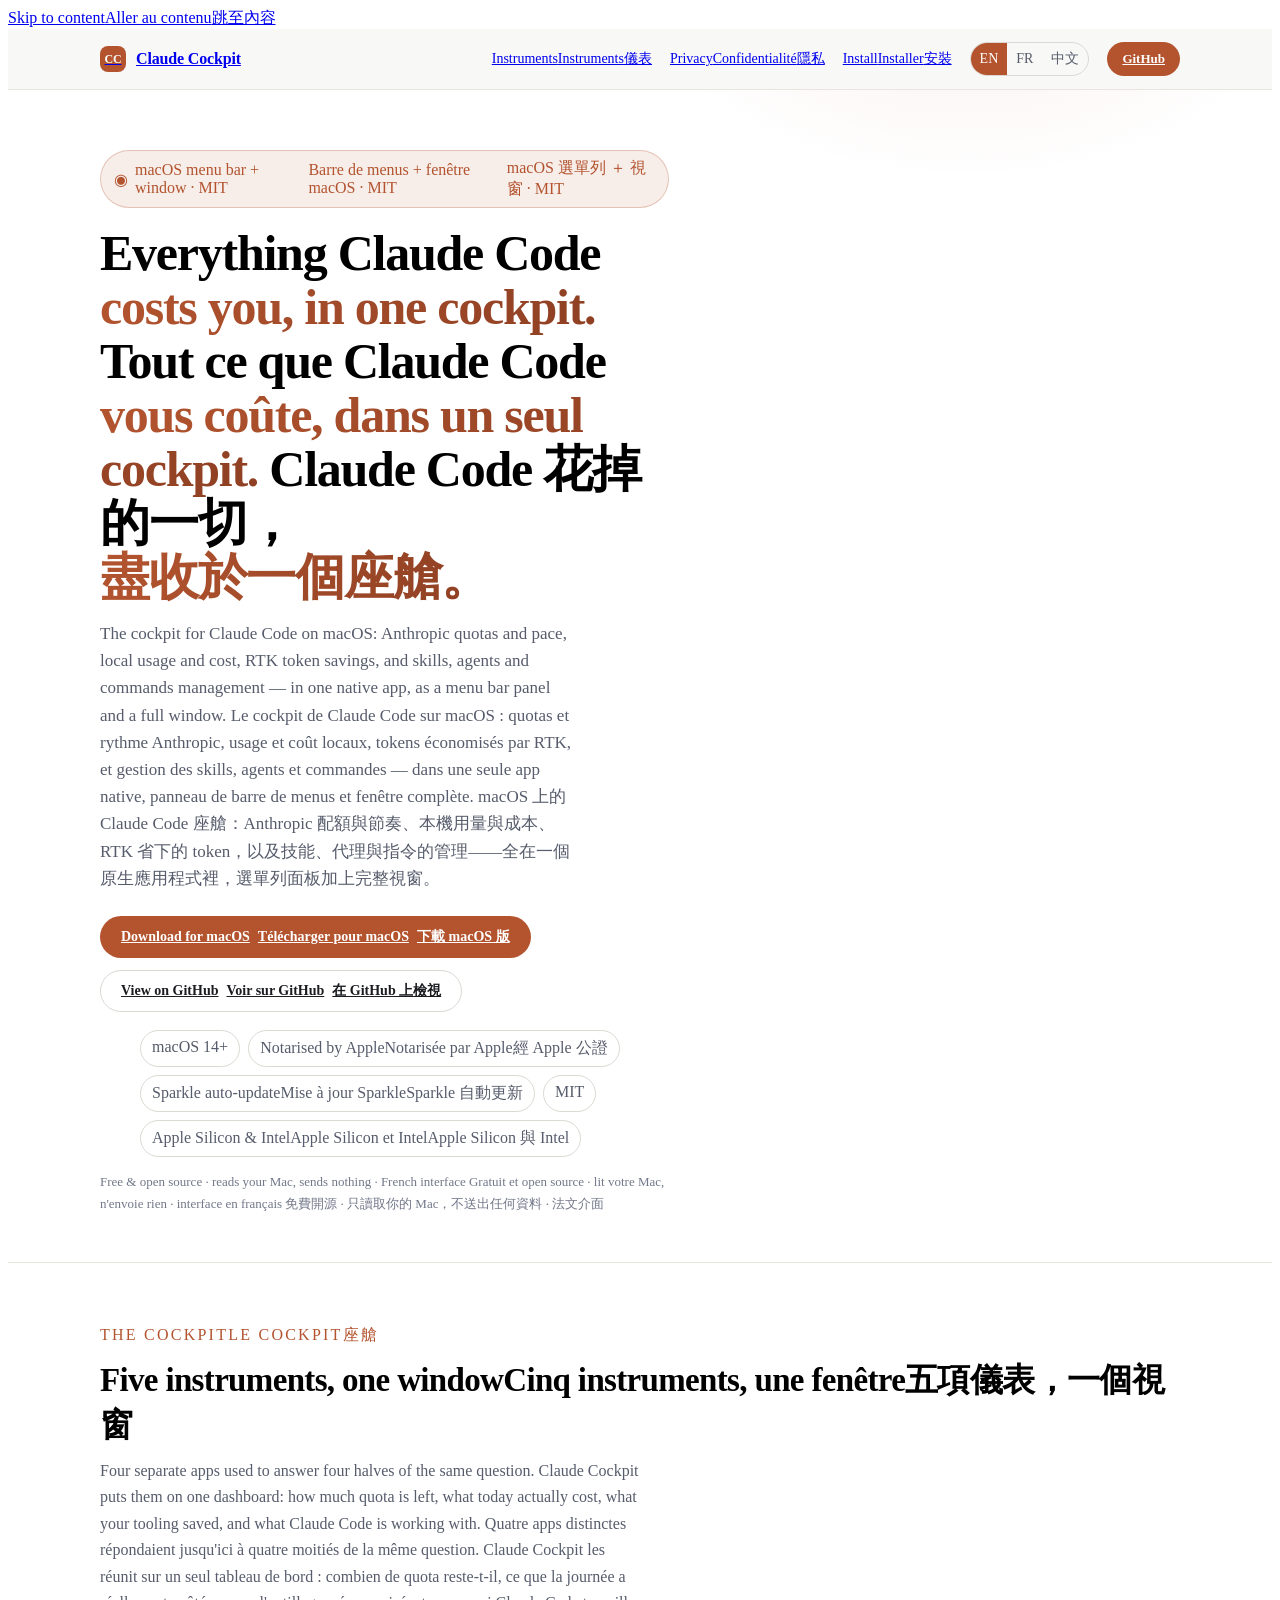
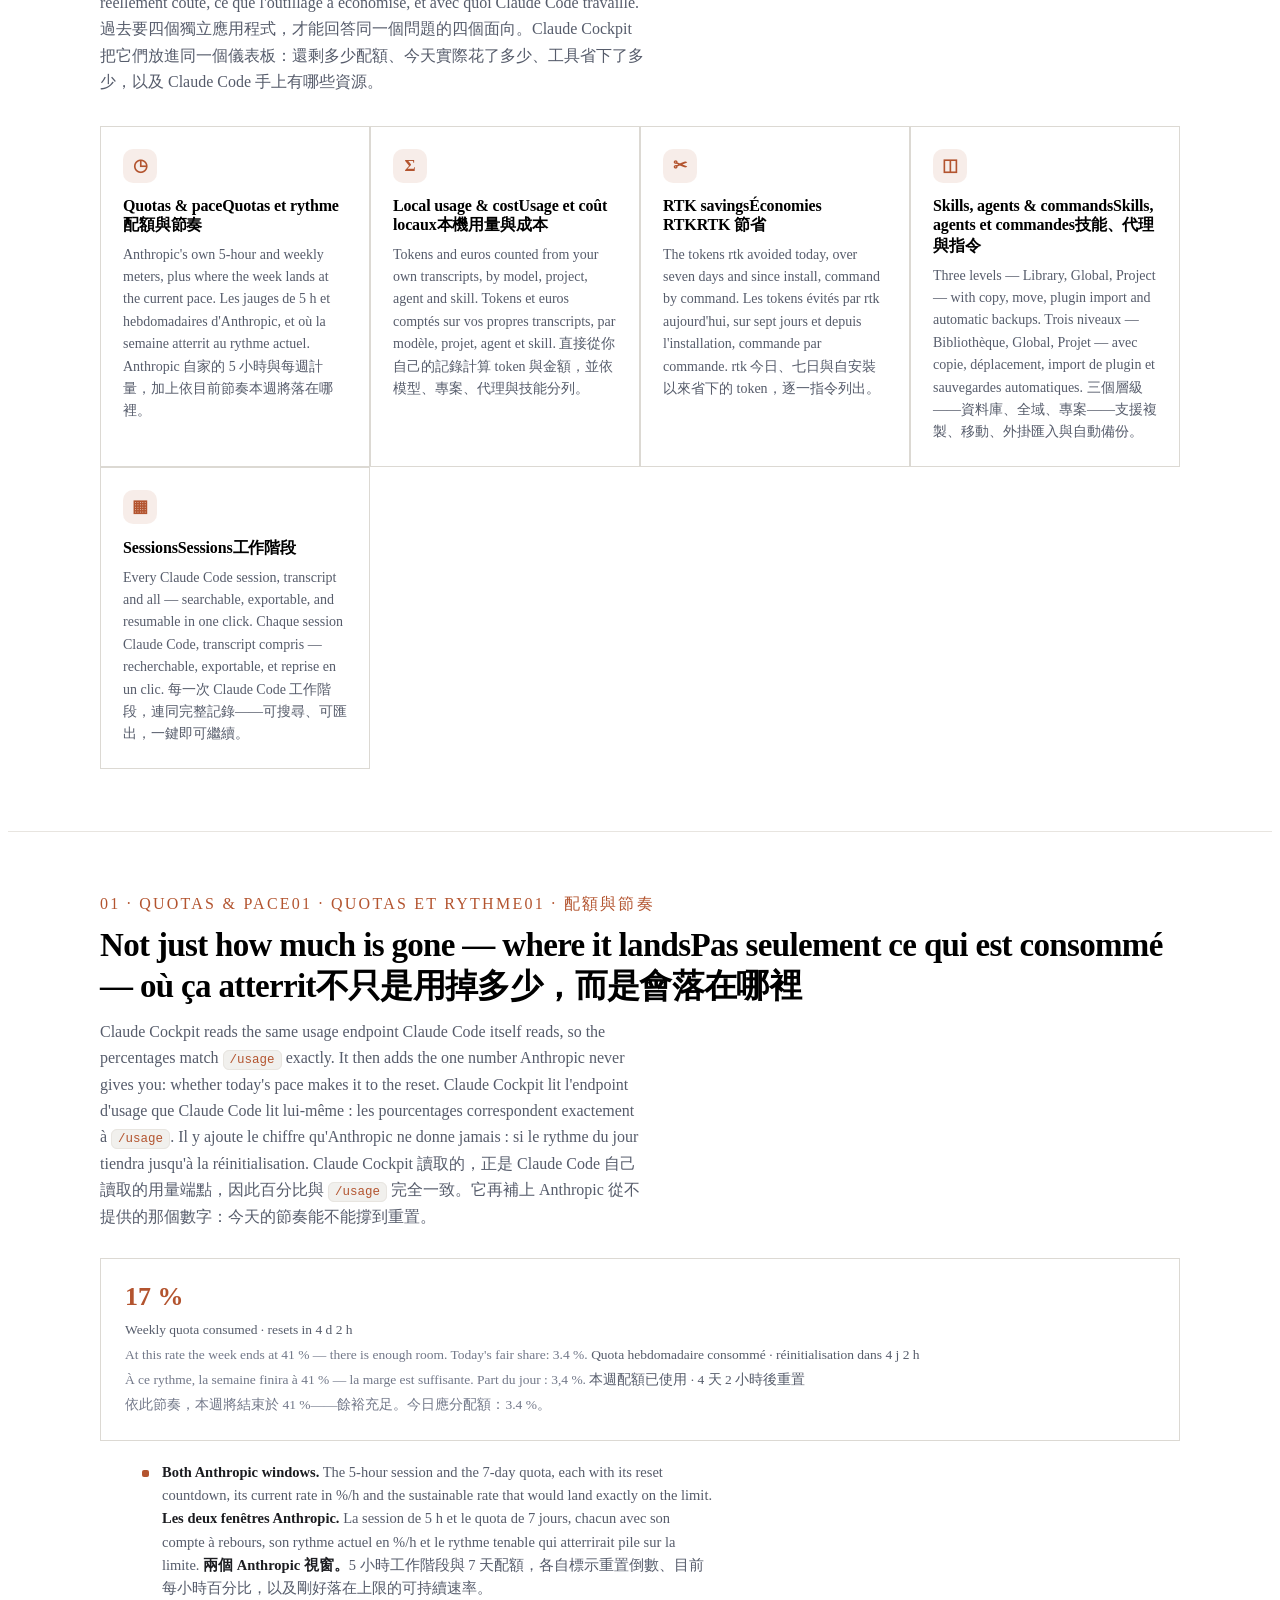
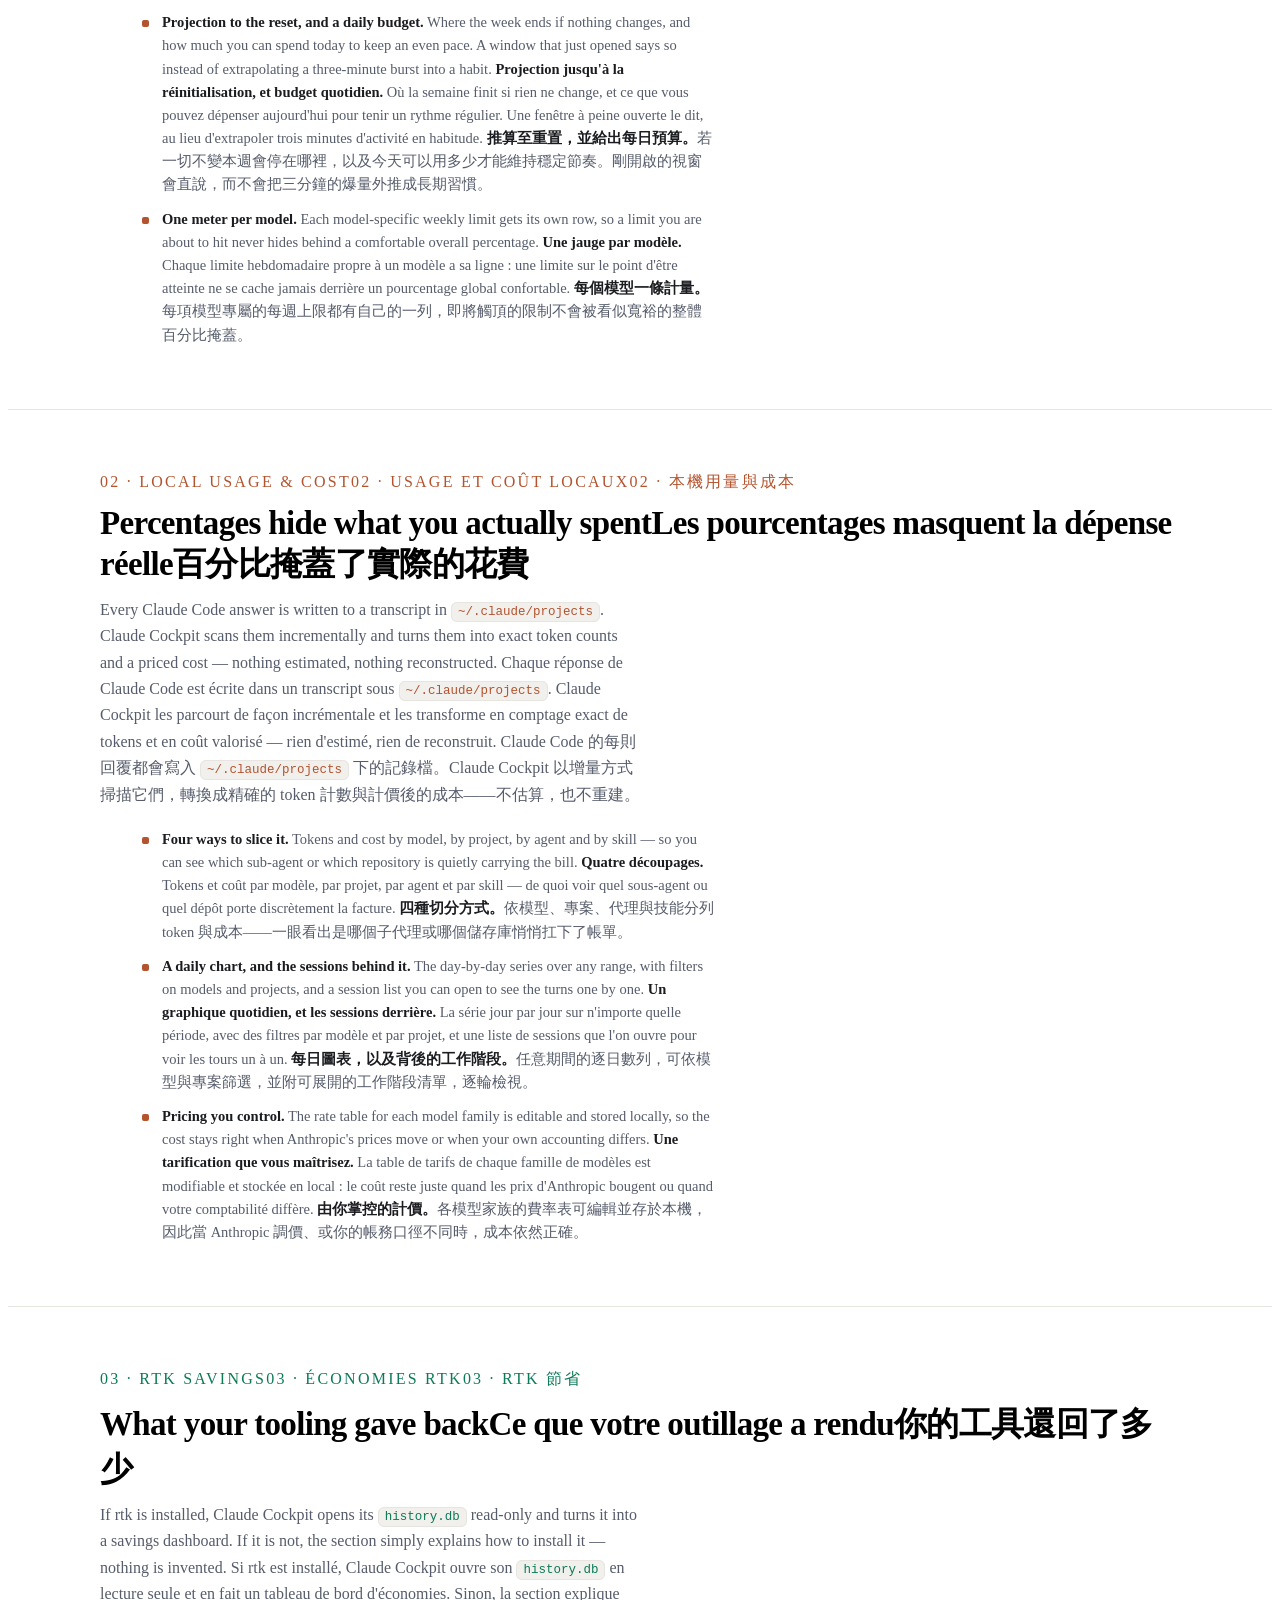
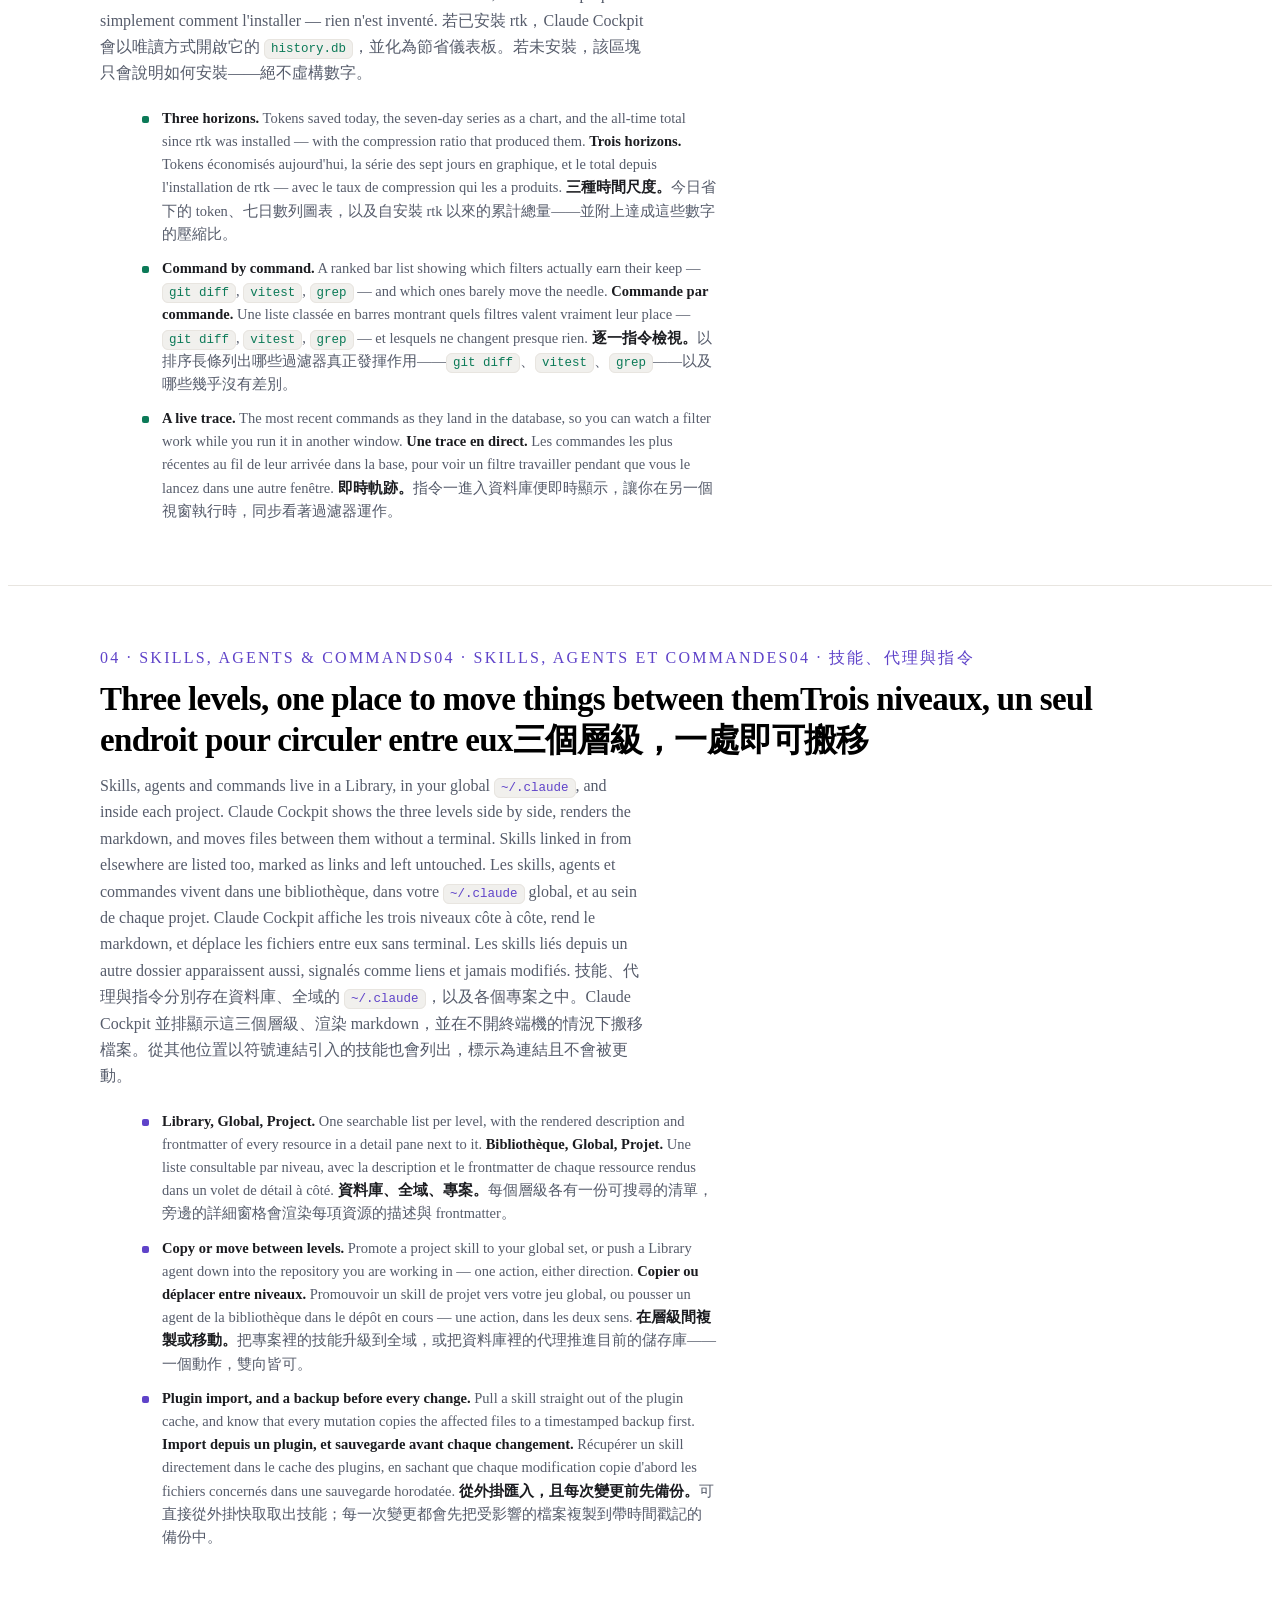
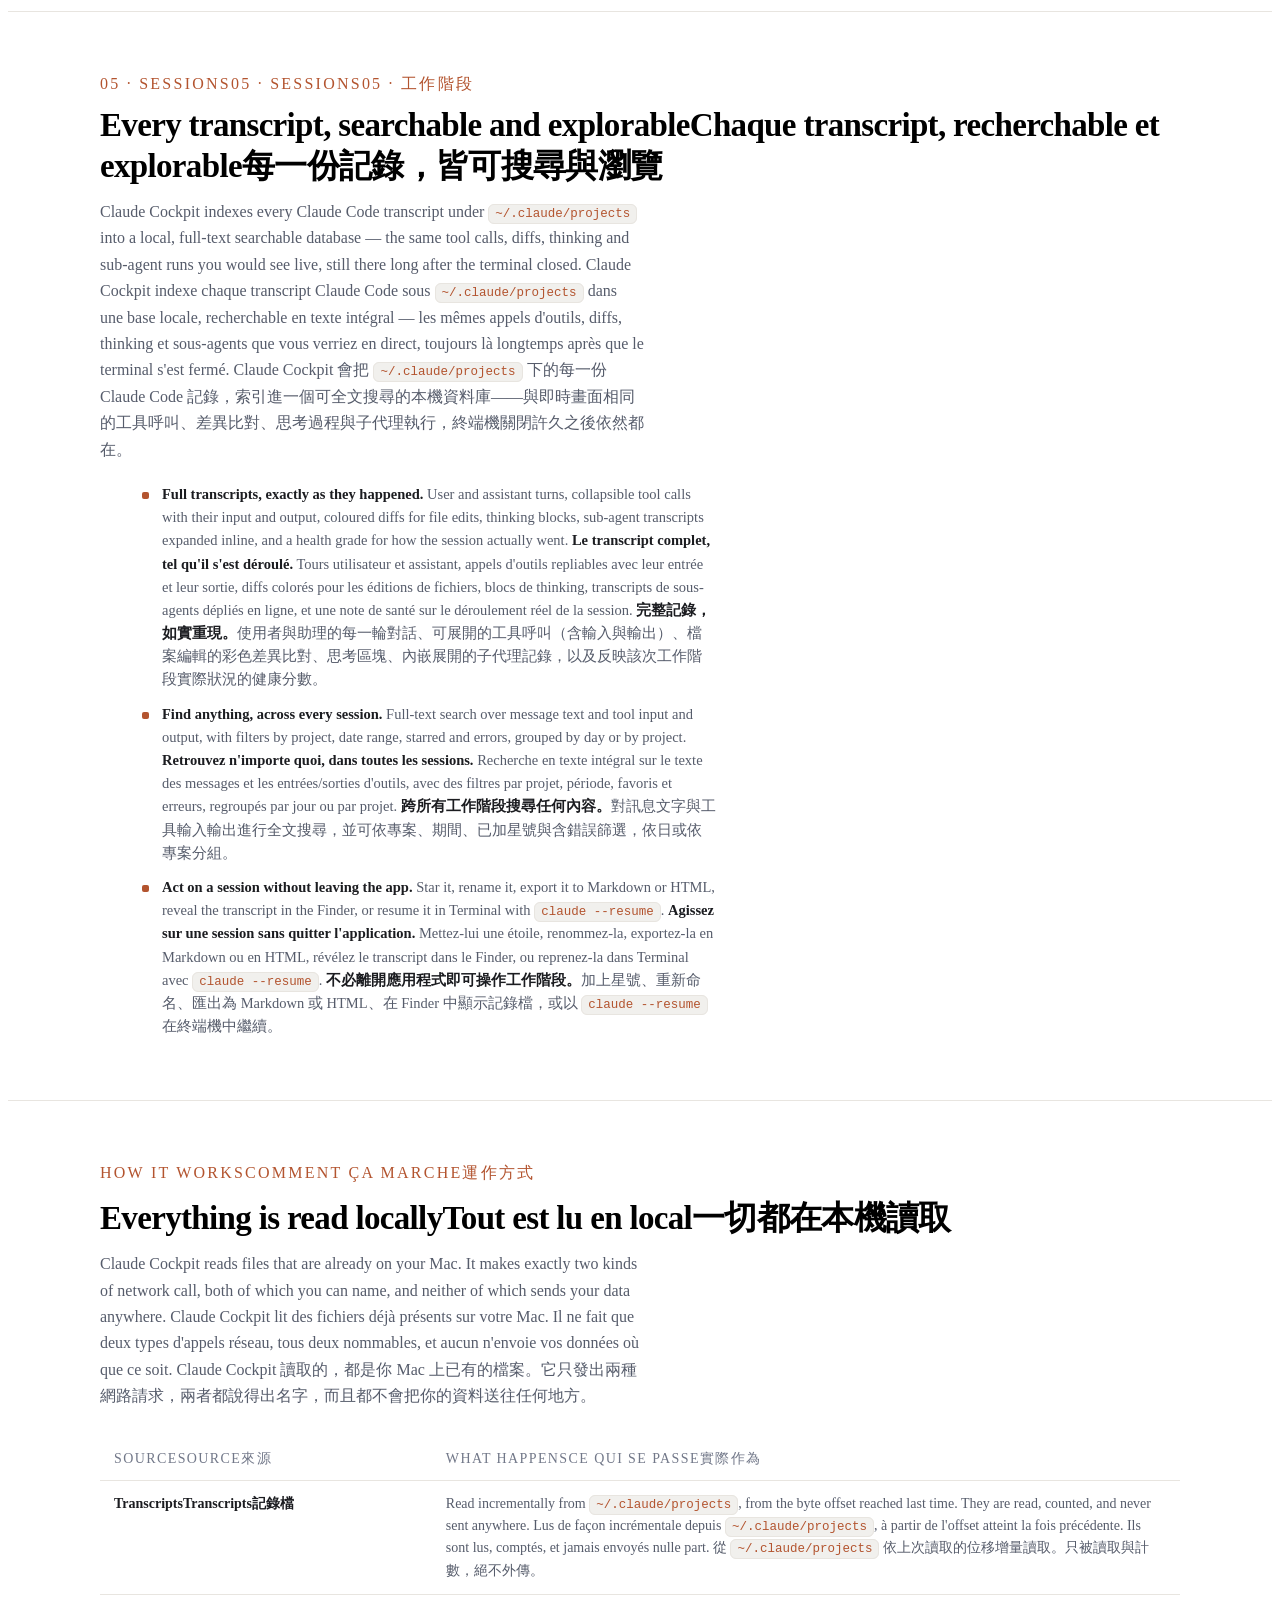
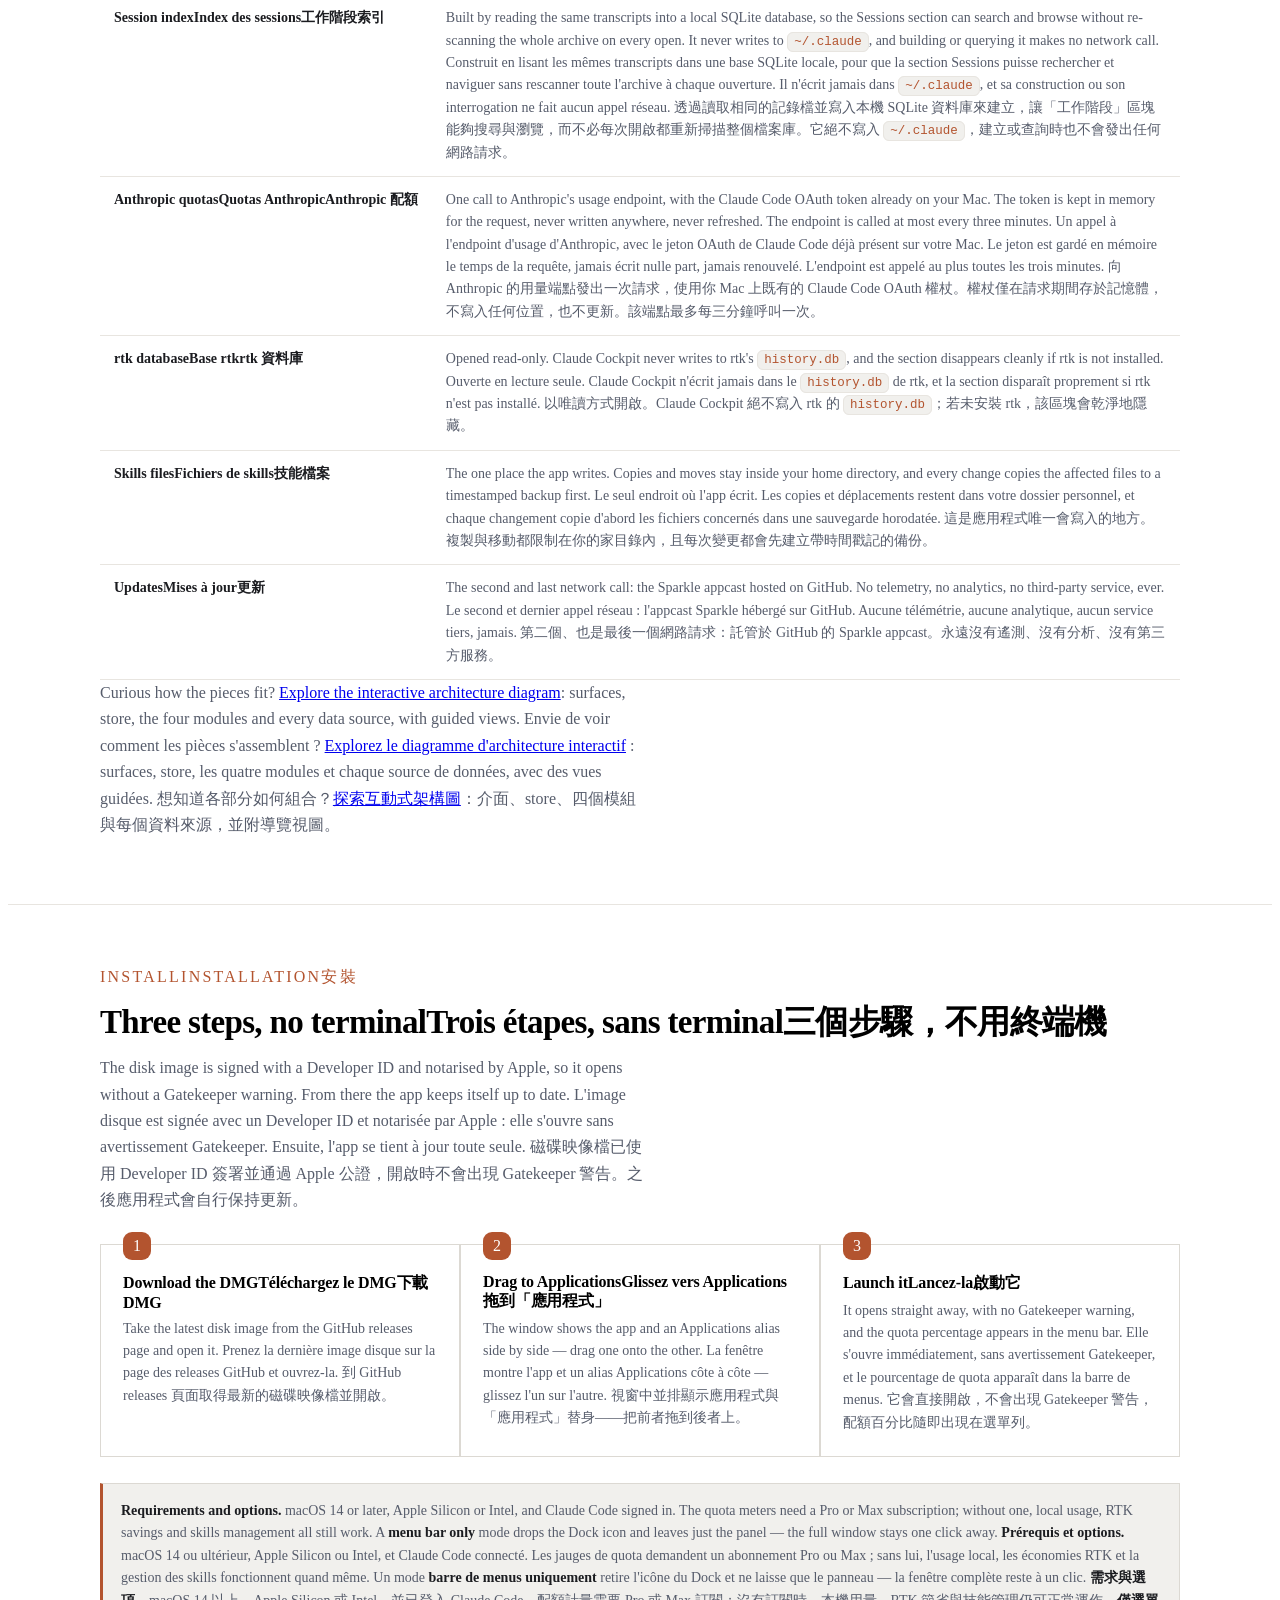
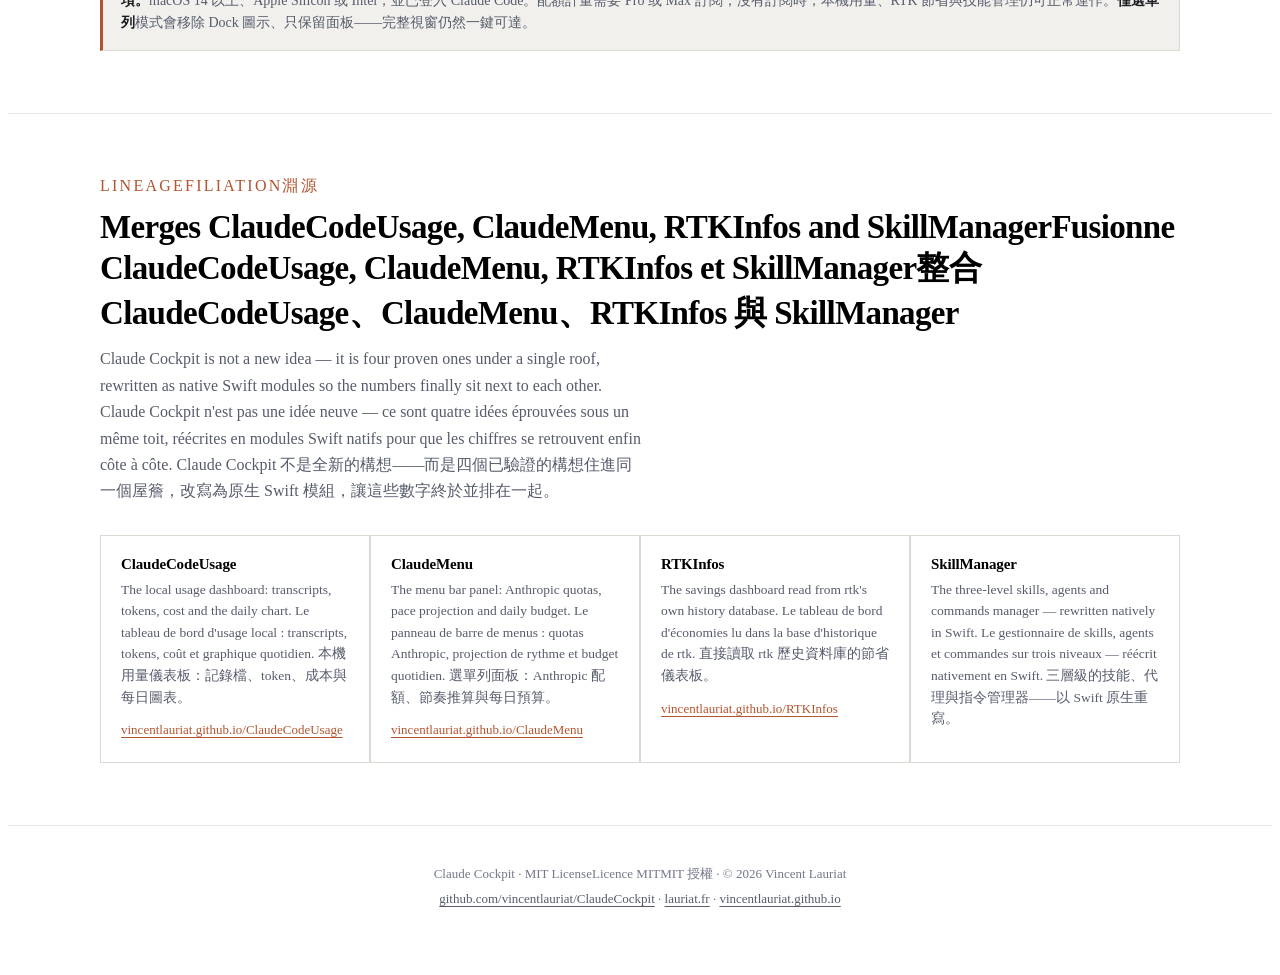
==== docs/index.html @ 16c2dffe "fix: apply full code review for 1.1.3 - count each API response once with the max of each usage fiel" ====
<!DOCTYPE html>
<html lang="en">
<head>
<meta charset="utf-8">
<meta name="viewport" content="width=device-width, initial-scale=1">
<title>Claude Cockpit — The cockpit for Claude Code on macOS</title>
<meta name="description" content="A native macOS app that puts your Anthropic quotas and pace, your local Claude Code usage and cost, your RTK token savings and your skills, agents and commands in one place — a menu bar panel and a full window. Everything is read locally. Free and open source (MIT).">
<meta property="og:title" content="Claude Cockpit">
<meta property="og:description" content="Anthropic quotas and pace, local usage and cost, RTK token savings, and skills, agents and commands management — one native macOS app, menu bar panel plus full window.">
<meta property="og:type" content="website">
<meta property="og:url" content="https://vincentlauriat.github.io/ClaudeCockpit/">
<meta property="og:image" content="https://vincentlauriat.github.io/ClaudeCockpit/assets/icon-1024.png">
<meta name="twitter:card" content="summary_large_image">
<meta name="theme-color" content="#0d0e11" media="(prefers-color-scheme: dark)">
<meta name="theme-color" content="#f7f7f5" media="(prefers-color-scheme: light)">
<link rel="icon" type="image/png" href="assets/icon-256.png">
<link rel="apple-touch-icon" href="assets/icon-256.png">
<link rel="preconnect" href="https://fonts.googleapis.com">
<link rel="preconnect" href="https://fonts.gstatic.com" crossorigin>
<link rel="stylesheet" href="https://fonts.googleapis.com/css2?family=JetBrains+Mono:wght@400;500;700&display=swap">
<link rel="stylesheet" href="assets/base.css">
<style>
  /* ----------------------------------------------------------------------
     Claude Cockpit — palette et mise en page.
     base.css pose les tokens sombres sur :root nu, sans bloc
     prefers-color-scheme : le mode clair se joue donc ici, et il redéfinit
     la palette ENTIÈRE, pas seulement le fond. Toute couleur écrite plus bas
     passe par un token — sinon le sombre fuiterait dans le mode clair.
     ---------------------------------------------------------------------- */
  :root{
    --bg:#0d0e11; --bg-lift:#121318; --surface:#16181f; --surface-2:#1c1f28;
    --line:#292d3a; --line-soft:#1f222d;
    --txt:#e9ebf2; --muted:#9298ab; --faint:#767d92;

    --accent:#d97757; --accent-soft:rgba(217,119,87,.15); --accent-line:rgba(217,119,87,.34);
    --hi:#f0a080;
    --rtk:#1fd79b; --rtk-soft:rgba(31,215,155,.13); --rtk-line:rgba(31,215,155,.32);
    --skills:#9b84ff; --skills-soft:rgba(155,132,255,.15); --skills-line:rgba(155,132,255,.34);

    --nav-bg:rgba(13,14,17,.82);
    --shadow:0 30px 70px rgba(0,0,0,.55);
    --glow:radial-gradient(520px 320px at 76% -10%,rgba(217,119,87,.18),transparent 64%);
    --maxw:1080px;
  }

  @media (prefers-color-scheme: light){
    :root{
      --bg:#f7f7f5; --bg-lift:#ffffff; --surface:#ffffff; --surface-2:#f1f0ed;
      --line:#dcd9d3; --line-soft:#e8e5e0;
      --txt:#1b1c20; --muted:#565c6b; --faint:#727889;

      --accent:#b3542f; --accent-soft:rgba(179,84,47,.10); --accent-line:rgba(179,84,47,.28);
      --hi:#8f4023;
      --rtk:#0c7a58; --rtk-soft:rgba(12,122,88,.10); --rtk-line:rgba(12,122,88,.26);
      --skills:#5f43c9; --skills-soft:rgba(95,67,201,.10); --skills-line:rgba(95,67,201,.26);

      --on-accent:#ffffff;
      --nav-bg:rgba(247,247,245,.86);
      --shadow:0 24px 50px rgba(28,22,18,.13);
      --glow:radial-gradient(520px 320px at 76% -10%,rgba(179,84,47,.10),transparent 64%);
    }
  }

  .wrap{max-width:var(--maxw);margin:0 auto;padding:0 24px}

  nav{position:sticky;top:0;z-index:var(--z-nav);background:var(--nav-bg);
      backdrop-filter:saturate(1.4) blur(12px);border-bottom:1px solid var(--line-soft)}
  nav .wrap{display:flex;align-items:center;gap:18px;height:60px}
  .brand{display:flex;align-items:center;gap:10px;font-weight:700;letter-spacing:-.01em}
  .logo{width:26px;height:26px;border-radius:8px;background:var(--accent);color:var(--on-accent);
        display:grid;place-items:center;font-size:12px;font-weight:800;font-family:var(--font-mono)}
  .nav-links{display:flex;gap:18px;margin-left:auto;align-items:center;color:var(--muted);font-size:14px}
  .nav-links a:hover{color:var(--txt)}
  .langtog{display:flex;border:1px solid var(--line);border-radius:999px;overflow:hidden}
  .langtog button{background:none;border:0;color:var(--muted);font:600 11px/1 var(--font-mono);
                  padding:7px 9px;cursor:pointer}
  .langtog button.on{background:var(--accent);color:var(--on-accent)}
  .btn{display:inline-flex;align-items:center;gap:8px;border-radius:999px;padding:11px 20px;
       font-weight:600;font-size:14px;border:1px solid transparent;transition:.15s}
  .btn-primary{background:var(--accent);color:var(--on-accent)}
  .btn-primary:hover{filter:brightness(1.08)}
  .btn-ghost{border-color:var(--line);color:var(--txt)}
  .btn-ghost:hover{border-color:var(--accent);color:var(--accent)}
  .btn-sm{padding:8px 14px;font-size:13px}

  header{padding:60px 0 34px;border-bottom:1px solid var(--line-soft);background:var(--glow)}
  .hero{display:grid;grid-template-columns:1.1fr .9fr;gap:46px;align-items:center}
  .heroicon{width:84px;height:84px;border-radius:20px;display:block;margin:0 0 20px;
            box-shadow:var(--shadow)}
  .pill{display:inline-flex;align-items:center;gap:7px;font:600 12px/1 var(--font-mono);
        color:var(--accent);background:var(--accent-soft);border:1px solid var(--accent-line);
        border-radius:999px;padding:7px 13px;margin-bottom:18px}
  h1{font-size:clamp(32px,4.6vw,50px);line-height:1.08;letter-spacing:-.025em;margin:0 0 16px}
  .grad{background:linear-gradient(100deg,var(--accent),var(--hi));-webkit-background-clip:text;
        background-clip:text;color:transparent}
  .sub{color:var(--muted);font-size:17px;line-height:1.6;margin:0 0 24px;max-width:56ch}
  .cta{display:flex;gap:12px;flex-wrap:wrap;margin-bottom:18px}
  .badges{display:flex;flex-wrap:wrap;gap:8px;margin-bottom:14px;list-style:none}
  .badges li{font:600 11px/1 var(--font-mono);color:var(--muted);background:var(--surface);
             border:1px solid var(--line);border-radius:999px;padding:7px 11px}
  .meta{color:var(--faint);font-size:13px;font-family:var(--font-mono);line-height:1.7}

  .shot{margin:0;text-align:center}
  .shot img{display:block;width:100%;height:auto;border-radius:var(--radius);
            border:1px solid var(--line);background:var(--surface);box-shadow:var(--shadow)}
  .shot figcaption{color:var(--faint);font-size:12px;font-family:var(--font-mono);
                   margin-top:12px;line-height:1.6}
  .shot-panel img{max-width:340px;margin:0 auto}
  .shot-wide{margin-top:30px}

  section{padding:62px 0;border-bottom:1px solid var(--line-soft)}
  h2{font-size:clamp(24px,3vw,33px);letter-spacing:-.02em;margin:0 0 10px}
  h3{font-size:16px;letter-spacing:-.01em}
  .lead{color:var(--muted);font-size:16px;line-height:1.65;max-width:68ch;margin:0 0 4px}
  .eyebrow{font:600 11px/1 var(--font-mono);letter-spacing:.14em;text-transform:uppercase;
           color:var(--accent);margin:0 0 12px}

  .grid{display:grid;grid-template-columns:repeat(auto-fit,minmax(240px,1fr));gap:var(--gap);margin-top:30px}
  .card{background:var(--surface);border:1px solid var(--line);border-radius:var(--radius);padding:22px}
  .card h3{margin:0 0 8px}
  .card p{color:var(--muted);font-size:14px;line-height:1.6;margin:0}
  .ico{width:34px;height:34px;border-radius:10px;background:var(--accent-soft);color:var(--accent);
       display:grid;place-items:center;margin-bottom:14px;font-size:17px;font-weight:700}

  .bul{list-style:none;margin:20px 0 0;display:grid;gap:11px;max-width:72ch}
  .bul li{position:relative;padding-left:22px;color:var(--muted);font-size:14.5px;line-height:1.6}
  .bul li::before{content:"";position:absolute;left:2px;top:.62em;width:7px;height:7px;
                  border-radius:2px;background:var(--accent)}
  .bul b{color:var(--txt);font-weight:600}

  .readout{background:var(--surface);border:1px solid var(--line);border-radius:var(--radius);
           padding:22px 24px;font-family:var(--font-mono);font-size:13.5px;line-height:1.85;
           color:var(--muted);overflow-x:auto;margin-top:28px}
  .readout b{color:var(--accent);font-size:26px;font-weight:700;display:block;line-height:1.2;margin-bottom:6px}
  .readout .dim{color:var(--faint)}

  table{width:100%;border-collapse:collapse;font-size:14px;margin-top:28px}
  th,td{text-align:left;padding:12px 14px;border-bottom:1px solid var(--line-soft);vertical-align:top}
  th{color:var(--faint);font:600 11px/1 var(--font-mono);letter-spacing:.1em;text-transform:uppercase}
  td:first-child{color:var(--txt);font-weight:600;white-space:nowrap}
  td{color:var(--muted);line-height:1.6}

  .steps{display:grid;grid-template-columns:repeat(3,1fr);gap:var(--gap);margin-top:30px;counter-reset:s}
  .step{background:var(--surface);border:1px solid var(--line);border-radius:var(--radius);
        padding:24px 22px 22px;position:relative}
  .step::before{counter-increment:s;content:counter(s);position:absolute;top:-13px;left:22px;
                width:28px;height:28px;border-radius:9px;background:var(--accent);color:var(--on-accent);
                font:800 14px/1 var(--font-mono);display:grid;place-items:center}
  .step h3{margin:4px 0 6px}
  .step p{color:var(--muted);font-size:14px;line-height:1.6;margin:0}

  .note{display:flex;gap:12px;background:var(--surface-2);border:1px solid var(--line);
        border-left:3px solid var(--accent);border-radius:var(--radius-sm);padding:16px 18px;
        color:var(--muted);font-size:14px;line-height:1.6;margin-top:26px}
  .note b{color:var(--txt)}

  code{background:var(--surface-2);border:1px solid var(--line-soft);border-radius:6px;
       padding:2px 6px;font-size:12.5px;color:var(--accent)}

  .lineage{display:grid;grid-template-columns:repeat(auto-fit,minmax(220px,1fr));gap:var(--gap);margin-top:30px}
  .anc{background:var(--surface);border:1px solid var(--line);border-radius:var(--radius);padding:20px}
  .anc h3{margin:0 0 6px;font-size:15px}
  .anc p{color:var(--muted);font-size:13.5px;line-height:1.6;margin:0 0 12px}
  .anc a{color:var(--accent);font-size:13px;font-family:var(--font-mono);
         text-decoration:underline;text-underline-offset:3px}

  /* Chaque domaine garde la teinte qu'il a dans l'app : l'accent est redéfini
     localement, donc eyebrow, puces, icônes et bordures suivent sans duplication. */
  #rtk{--accent:var(--rtk);--accent-soft:var(--rtk-soft);--accent-line:var(--rtk-line)}
  #skills{--accent:var(--skills);--accent-soft:var(--skills-soft);--accent-line:var(--skills-line)}

  footer{padding:36px 0 56px;color:var(--faint);font-size:13px;text-align:center;line-height:1.9}
  footer a{color:var(--muted);text-decoration:underline;text-underline-offset:3px}
  footer a:hover{color:var(--accent)}

  @media (max-width:860px){
    .hero{grid-template-columns:1fr;gap:32px}
    .nav-links a:not(.btn){display:none}
    .steps{grid-template-columns:1fr}
    header{padding:42px 0 26px}
    section{padding:46px 0}
  }
  @media (max-width:430px){
    .wrap{padding:0 16px}
    .badges li{font-size:10.5px}
  }
</style>
</head>
<body class="lang-en">

<a class="skip" href="#top"><span class="en">Skip to content</span><span class="fr">Aller au contenu</span><span class="zh">跳至內容</span></a>

<nav><div class="wrap">
  <a class="brand" href="#top"><span class="logo">CC</span>Claude Cockpit</a>
  <div class="nav-links">
    <a href="#instruments"><span class="en">Instruments</span><span class="fr">Instruments</span><span class="zh">儀表</span></a>
    <a href="#privacy"><span class="en">Privacy</span><span class="fr">Confidentialité</span><span class="zh">隱私</span></a>
    <a href="#install"><span class="en">Install</span><span class="fr">Installer</span><span class="zh">安裝</span></a>
    <div class="langtog" role="group" aria-label="Language / Langue / 語言">
      <button type="button" data-lang="en" class="on" aria-pressed="true" onclick="setLang('en')">EN</button>
      <button type="button" data-lang="fr" aria-pressed="false" onclick="setLang('fr')">FR</button>
      <button type="button" data-lang="zh" aria-pressed="false" onclick="setLang('zh')">中文</button>
    </div>
    <a class="btn btn-primary btn-sm" href="https://github.com/vincentlauriat/ClaudeCockpit">GitHub</a>
  </div>
</div></nav>

<header id="top"><div class="wrap">
  <div class="hero">
    <div>
      <img class="heroicon" src="assets/icon-256.png" alt="The Claude Cockpit app icon: a warm gauge arc with its needle on a dark rounded square" onerror="this.style.display='none'">
      <span class="pill">◉ <span class="en">macOS menu bar + window · MIT</span><span class="fr">Barre de menus + fenêtre macOS · MIT</span><span class="zh">macOS 選單列 ＋ 視窗 · MIT</span></span>
      <h1>
        <span class="en">Everything Claude Code<br><span class="grad">costs you, in one cockpit.</span></span>
        <span class="fr">Tout ce que Claude Code<br><span class="grad">vous coûte, dans un seul cockpit.</span></span>
        <span class="zh">Claude Code 花掉的一切，<br><span class="grad">盡收於一個座艙。</span></span>
      </h1>
      <p class="sub">
        <span class="en">The cockpit for Claude Code on macOS: Anthropic quotas and pace, local usage and cost, RTK token savings, and skills, agents and commands management — in one native app, as a menu bar panel and a full window.</span>
        <span class="fr">Le cockpit de Claude Code sur macOS : quotas et rythme Anthropic, usage et coût locaux, tokens économisés par RTK, et gestion des skills, agents et commandes — dans une seule app native, panneau de barre de menus et fenêtre complète.</span>
        <span class="zh">macOS 上的 Claude Code 座艙：Anthropic 配額與節奏、本機用量與成本、RTK 省下的 token，以及技能、代理與指令的管理——全在一個原生應用程式裡，選單列面板加上完整視窗。</span>
      </p>
      <div class="cta">
        <a class="btn btn-primary" href="https://github.com/vincentlauriat/ClaudeCockpit/releases/latest"><span class="en">Download for macOS</span><span class="fr">Télécharger pour macOS</span><span class="zh">下載 macOS 版</span></a>
        <a class="btn btn-ghost" href="https://github.com/vincentlauriat/ClaudeCockpit"><span class="en">View on GitHub</span><span class="fr">Voir sur GitHub</span><span class="zh">在 GitHub 上檢視</span></a>
      </div>
      <ul class="badges">
        <li>macOS 14+</li>
        <li><span class="en">Notarised by Apple</span><span class="fr">Notarisée par Apple</span><span class="zh">經 Apple 公證</span></li>
        <li><span class="en">Sparkle auto-update</span><span class="fr">Mise à jour Sparkle</span><span class="zh">Sparkle 自動更新</span></li>
        <li>MIT</li>
        <li><span class="en">Apple Silicon &amp; Intel</span><span class="fr">Apple Silicon et Intel</span><span class="zh">Apple Silicon 與 Intel</span></li>
      </ul>
      <p class="meta">
        <span class="en">Free &amp; open source · reads your Mac, sends nothing · French interface</span>
        <span class="fr">Gratuit et open source · lit votre Mac, n'envoie rien · interface en français</span>
        <span class="zh">免費開源 · 只讀取你的 Mac，不送出任何資料 · 法文介面</span>
      </p>
    </div>
    <figure class="shot shot-panel">
      <img src="screenshots/panel.png" alt="The Claude Cockpit menu bar panel: weekly quota with its reset countdown, the pace sentence, the daily budget, and today's local cost, tokens and RTK savings" onerror="this.style.display='none';var f=this.closest('figure');if(f)f.style.display='none'">
      <figcaption>
        <span class="en">The menu bar panel — the whole day in one glance.</span>
        <span class="fr">Le panneau de la barre de menus — la journée entière d'un coup d'œil.</span>
        <span class="zh">選單列面板——一眼看完一整天。</span>
      </figcaption>
    </figure>
  </div>
</div></header>

<section id="instruments"><div class="wrap">
  <p class="eyebrow"><span class="en">The cockpit</span><span class="fr">Le cockpit</span><span class="zh">座艙</span></p>
  <h2><span class="en">Five instruments, one window</span><span class="fr">Cinq instruments, une fenêtre</span><span class="zh">五項儀表，一個視窗</span></h2>
  <p class="lead">
    <span class="en">Four separate apps used to answer four halves of the same question. Claude Cockpit puts them on one dashboard: how much quota is left, what today actually cost, what your tooling saved, and what Claude Code is working with.</span>
    <span class="fr">Quatre apps distinctes répondaient jusqu'ici à quatre moitiés de la même question. Claude Cockpit les réunit sur un seul tableau de bord : combien de quota reste-t-il, ce que la journée a réellement coûté, ce que l'outillage a économisé, et avec quoi Claude Code travaille.</span>
    <span class="zh">過去要四個獨立應用程式，才能回答同一個問題的四個面向。Claude Cockpit 把它們放進同一個儀表板：還剩多少配額、今天實際花了多少、工具省下了多少，以及 Claude Code 手上有哪些資源。</span>
  </p>

  <div class="grid">
    <div class="card">
      <div class="ico">◷</div>
      <h3><span class="en">Quotas &amp; pace</span><span class="fr">Quotas et rythme</span><span class="zh">配額與節奏</span></h3>
      <p><span class="en">Anthropic's own 5-hour and weekly meters, plus where the week lands at the current pace.</span>
      <span class="fr">Les jauges de 5 h et hebdomadaires d'Anthropic, et où la semaine atterrit au rythme actuel.</span>
      <span class="zh">Anthropic 自家的 5 小時與每週計量，加上依目前節奏本週將落在哪裡。</span></p>
    </div>
    <div class="card">
      <div class="ico">Σ</div>
      <h3><span class="en">Local usage &amp; cost</span><span class="fr">Usage et coût locaux</span><span class="zh">本機用量與成本</span></h3>
      <p><span class="en">Tokens and euros counted from your own transcripts, by model, project, agent and skill.</span>
      <span class="fr">Tokens et euros comptés sur vos propres transcripts, par modèle, projet, agent et skill.</span>
      <span class="zh">直接從你自己的記錄計算 token 與金額，並依模型、專案、代理與技能分列。</span></p>
    </div>
    <div class="card">
      <div class="ico">✂</div>
      <h3><span class="en">RTK savings</span><span class="fr">Économies RTK</span><span class="zh">RTK 節省</span></h3>
      <p><span class="en">The tokens rtk avoided today, over seven days and since install, command by command.</span>
      <span class="fr">Les tokens évités par rtk aujourd'hui, sur sept jours et depuis l'installation, commande par commande.</span>
      <span class="zh">rtk 今日、七日與自安裝以來省下的 token，逐一指令列出。</span></p>
    </div>
    <div class="card">
      <div class="ico">◫</div>
      <h3><span class="en">Skills, agents &amp; commands</span><span class="fr">Skills, agents et commandes</span><span class="zh">技能、代理與指令</span></h3>
      <p><span class="en">Three levels — Library, Global, Project — with copy, move, plugin import and automatic backups.</span>
      <span class="fr">Trois niveaux — Bibliothèque, Global, Projet — avec copie, déplacement, import de plugin et sauvegardes automatiques.</span>
      <span class="zh">三個層級——資料庫、全域、專案——支援複製、移動、外掛匯入與自動備份。</span></p>
    </div>
    <div class="card">
      <div class="ico">▦</div>
      <h3><span class="en">Sessions</span><span class="fr">Sessions</span><span class="zh">工作階段</span></h3>
      <p><span class="en">Every Claude Code session, transcript and all — searchable, exportable, and resumable in one click.</span>
      <span class="fr">Chaque session Claude Code, transcript compris — recherchable, exportable, et reprise en un clic.</span>
      <span class="zh">每一次 Claude Code 工作階段，連同完整記錄——可搜尋、可匯出，一鍵即可繼續。</span></p>
    </div>
  </div>

  <figure class="shot shot-wide">
    <img src="screenshots/overview.png" alt="The Claude Cockpit overview: four hero tiles for weekly quota, today's cost, RTK tokens saved over seven days and active skills, above an insights list and a usage chart" loading="lazy" onerror="this.style.display='none';var f=this.closest('figure');if(f)f.style.display='none'">
    <figcaption>
      <span class="en">The overview: four hero tiles, the insights list, and the week at a glance.</span>
      <span class="fr">La vue d'ensemble : quatre tuiles principales, la liste d'insights, et la semaine d'un coup d'œil.</span>
      <span class="zh">總覽頁：四塊主要磚塊、洞察清單，以及一眼看完的本週。</span>
    </figcaption>
  </figure>
</div></section>

<section id="quotas"><div class="wrap">
  <p class="eyebrow"><span class="en">01 · Quotas &amp; pace</span><span class="fr">01 · Quotas et rythme</span><span class="zh">01 · 配額與節奏</span></p>
  <h2><span class="en">Not just how much is gone — where it lands</span><span class="fr">Pas seulement ce qui est consommé — où ça atterrit</span><span class="zh">不只是用掉多少，而是會落在哪裡</span></h2>
  <p class="lead">
    <span class="en">Claude Cockpit reads the same usage endpoint Claude Code itself reads, so the percentages match <code>/usage</code> exactly. It then adds the one number Anthropic never gives you: whether today's pace makes it to the reset.</span>
    <span class="fr">Claude Cockpit lit l'endpoint d'usage que Claude Code lit lui-même : les pourcentages correspondent exactement à <code>/usage</code>. Il y ajoute le chiffre qu'Anthropic ne donne jamais : si le rythme du jour tiendra jusqu'à la réinitialisation.</span>
    <span class="zh">Claude Cockpit 讀取的，正是 Claude Code 自己讀取的用量端點，因此百分比與 <code>/usage</code> 完全一致。它再補上 Anthropic 從不提供的那個數字：今天的節奏能不能撐到重置。</span>
  </p>

  <div class="readout">
    <b>17 %</b>
    <span class="en">Weekly quota consumed · resets in 4 d 2 h<br>
    <span class="dim">At this rate the week ends at 41 % — there is enough room. Today's fair share: 3.4 %.</span></span>
    <span class="fr">Quota hebdomadaire consommé · réinitialisation dans 4 j 2 h<br>
    <span class="dim">À ce rythme, la semaine finira à 41 % — la marge est suffisante. Part du jour : 3,4 %.</span></span>
    <span class="zh">本週配額已使用 · 4 天 2 小時後重置<br>
    <span class="dim">依此節奏，本週將結束於 41 %——餘裕充足。今日應分配額：3.4 %。</span></span>
  </div>

  <ul class="bul">
    <li><span class="en"><b>Both Anthropic windows.</b> The 5-hour session and the 7-day quota, each with its reset countdown, its current rate in %/h and the sustainable rate that would land exactly on the limit.</span>
    <span class="fr"><b>Les deux fenêtres Anthropic.</b> La session de 5 h et le quota de 7 jours, chacun avec son compte à rebours, son rythme actuel en %/h et le rythme tenable qui atterrirait pile sur la limite.</span>
    <span class="zh"><b>兩個 Anthropic 視窗。</b>5 小時工作階段與 7 天配額，各自標示重置倒數、目前每小時百分比，以及剛好落在上限的可持續速率。</span></li>
    <li><span class="en"><b>Projection to the reset, and a daily budget.</b> Where the week ends if nothing changes, and how much you can spend today to keep an even pace. A window that just opened says so instead of extrapolating a three-minute burst into a habit.</span>
    <span class="fr"><b>Projection jusqu'à la réinitialisation, et budget quotidien.</b> Où la semaine finit si rien ne change, et ce que vous pouvez dépenser aujourd'hui pour tenir un rythme régulier. Une fenêtre à peine ouverte le dit, au lieu d'extrapoler trois minutes d'activité en habitude.</span>
    <span class="zh"><b>推算至重置，並給出每日預算。</b>若一切不變本週會停在哪裡，以及今天可以用多少才能維持穩定節奏。剛開啟的視窗會直說，而不會把三分鐘的爆量外推成長期習慣。</span></li>
    <li><span class="en"><b>One meter per model.</b> Each model-specific weekly limit gets its own row, so a limit you are about to hit never hides behind a comfortable overall percentage.</span>
    <span class="fr"><b>Une jauge par modèle.</b> Chaque limite hebdomadaire propre à un modèle a sa ligne : une limite sur le point d'être atteinte ne se cache jamais derrière un pourcentage global confortable.</span>
    <span class="zh"><b>每個模型一條計量。</b>每項模型專屬的每週上限都有自己的一列，即將觸頂的限制不會被看似寬裕的整體百分比掩蓋。</span></li>
  </ul>
</div></section>

<section id="usage"><div class="wrap">
  <p class="eyebrow"><span class="en">02 · Local usage &amp; cost</span><span class="fr">02 · Usage et coût locaux</span><span class="zh">02 · 本機用量與成本</span></p>
  <h2><span class="en">Percentages hide what you actually spent</span><span class="fr">Les pourcentages masquent la dépense réelle</span><span class="zh">百分比掩蓋了實際的花費</span></h2>
  <p class="lead">
    <span class="en">Every Claude Code answer is written to a transcript in <code>~/.claude/projects</code>. Claude Cockpit scans them incrementally and turns them into exact token counts and a priced cost — nothing estimated, nothing reconstructed.</span>
    <span class="fr">Chaque réponse de Claude Code est écrite dans un transcript sous <code>~/.claude/projects</code>. Claude Cockpit les parcourt de façon incrémentale et les transforme en comptage exact de tokens et en coût valorisé — rien d'estimé, rien de reconstruit.</span>
    <span class="zh">Claude Code 的每則回覆都會寫入 <code>~/.claude/projects</code> 下的記錄檔。Claude Cockpit 以增量方式掃描它們，轉換成精確的 token 計數與計價後的成本——不估算，也不重建。</span>
  </p>

  <ul class="bul">
    <li><span class="en"><b>Four ways to slice it.</b> Tokens and cost by model, by project, by agent and by skill — so you can see which sub-agent or which repository is quietly carrying the bill.</span>
    <span class="fr"><b>Quatre découpages.</b> Tokens et coût par modèle, par projet, par agent et par skill — de quoi voir quel sous-agent ou quel dépôt porte discrètement la facture.</span>
    <span class="zh"><b>四種切分方式。</b>依模型、專案、代理與技能分列 token 與成本——一眼看出是哪個子代理或哪個儲存庫悄悄扛下了帳單。</span></li>
    <li><span class="en"><b>A daily chart, and the sessions behind it.</b> The day-by-day series over any range, with filters on models and projects, and a session list you can open to see the turns one by one.</span>
    <span class="fr"><b>Un graphique quotidien, et les sessions derrière.</b> La série jour par jour sur n'importe quelle période, avec des filtres par modèle et par projet, et une liste de sessions que l'on ouvre pour voir les tours un à un.</span>
    <span class="zh"><b>每日圖表，以及背後的工作階段。</b>任意期間的逐日數列，可依模型與專案篩選，並附可展開的工作階段清單，逐輪檢視。</span></li>
    <li><span class="en"><b>Pricing you control.</b> The rate table for each model family is editable and stored locally, so the cost stays right when Anthropic's prices move or when your own accounting differs.</span>
    <span class="fr"><b>Une tarification que vous maîtrisez.</b> La table de tarifs de chaque famille de modèles est modifiable et stockée en local : le coût reste juste quand les prix d'Anthropic bougent ou quand votre comptabilité diffère.</span>
    <span class="zh"><b>由你掌控的計價。</b>各模型家族的費率表可編輯並存於本機，因此當 Anthropic 調價、或你的帳務口徑不同時，成本依然正確。</span></li>
  </ul>

  <figure class="shot shot-wide">
    <img src="screenshots/usage.png" alt="The local usage section: stat cards, a daily token chart, a per-model cost bar and a breakdown table by project, agent and skill" loading="lazy" onerror="this.style.display='none';var f=this.closest('figure');if(f)f.style.display='none'">
    <figcaption>
      <span class="en">Local usage: filters, stat grid, daily chart and breakdown table.</span>
      <span class="fr">Usage local : filtres, grille de statistiques, graphique quotidien et table de répartition.</span>
      <span class="zh">本機用量：篩選器、統計格、每日圖表與分項表格。</span>
    </figcaption>
  </figure>
</div></section>

<section id="rtk"><div class="wrap">
  <p class="eyebrow"><span class="en">03 · RTK savings</span><span class="fr">03 · Économies RTK</span><span class="zh">03 · RTK 節省</span></p>
  <h2><span class="en">What your tooling gave back</span><span class="fr">Ce que votre outillage a rendu</span><span class="zh">你的工具還回了多少</span></h2>
  <p class="lead">
    <span class="en">If rtk is installed, Claude Cockpit opens its <code>history.db</code> read-only and turns it into a savings dashboard. If it is not, the section simply explains how to install it — nothing is invented.</span>
    <span class="fr">Si rtk est installé, Claude Cockpit ouvre son <code>history.db</code> en lecture seule et en fait un tableau de bord d'économies. Sinon, la section explique simplement comment l'installer — rien n'est inventé.</span>
    <span class="zh">若已安裝 rtk，Claude Cockpit 會以唯讀方式開啟它的 <code>history.db</code>，並化為節省儀表板。若未安裝，該區塊只會說明如何安裝——絕不虛構數字。</span>
  </p>

  <ul class="bul">
    <li><span class="en"><b>Three horizons.</b> Tokens saved today, the seven-day series as a chart, and the all-time total since rtk was installed — with the compression ratio that produced them.</span>
    <span class="fr"><b>Trois horizons.</b> Tokens économisés aujourd'hui, la série des sept jours en graphique, et le total depuis l'installation de rtk — avec le taux de compression qui les a produits.</span>
    <span class="zh"><b>三種時間尺度。</b>今日省下的 token、七日數列圖表，以及自安裝 rtk 以來的累計總量——並附上達成這些數字的壓縮比。</span></li>
    <li><span class="en"><b>Command by command.</b> A ranked bar list showing which filters actually earn their keep — <code>git diff</code>, <code>vitest</code>, <code>grep</code> — and which ones barely move the needle.</span>
    <span class="fr"><b>Commande par commande.</b> Une liste classée en barres montrant quels filtres valent vraiment leur place — <code>git diff</code>, <code>vitest</code>, <code>grep</code> — et lesquels ne changent presque rien.</span>
    <span class="zh"><b>逐一指令檢視。</b>以排序長條列出哪些過濾器真正發揮作用——<code>git diff</code>、<code>vitest</code>、<code>grep</code>——以及哪些幾乎沒有差別。</span></li>
    <li><span class="en"><b>A live trace.</b> The most recent commands as they land in the database, so you can watch a filter work while you run it in another window.</span>
    <span class="fr"><b>Une trace en direct.</b> Les commandes les plus récentes au fil de leur arrivée dans la base, pour voir un filtre travailler pendant que vous le lancez dans une autre fenêtre.</span>
    <span class="zh"><b>即時軌跡。</b>指令一進入資料庫便即時顯示，讓你在另一個視窗執行時，同步看著過濾器運作。</span></li>
  </ul>

  <figure class="shot shot-wide">
    <img src="screenshots/rtk.png" alt="The RTK section: a compression gauge, today's savings strip, a seven-day chart, all-time tiles and a ranked list of savings per command" loading="lazy" onerror="this.style.display='none';var f=this.closest('figure');if(f)f.style.display='none'">
    <figcaption>
      <span class="en">RTK: compression gauge, seven-day chart, savings per command and live trace.</span>
      <span class="fr">RTK : jauge de compression, graphique sur sept jours, économies par commande et trace en direct.</span>
      <span class="zh">RTK：壓縮計量、七日圖表、各指令節省量與即時軌跡。</span>
    </figcaption>
  </figure>
</div></section>

<section id="skills"><div class="wrap">
  <p class="eyebrow"><span class="en">04 · Skills, agents &amp; commands</span><span class="fr">04 · Skills, agents et commandes</span><span class="zh">04 · 技能、代理與指令</span></p>
  <h2><span class="en">Three levels, one place to move things between them</span><span class="fr">Trois niveaux, un seul endroit pour circuler entre eux</span><span class="zh">三個層級，一處即可搬移</span></h2>
  <p class="lead">
    <span class="en">Skills, agents and commands live in a Library, in your global <code>~/.claude</code>, and inside each project. Claude Cockpit shows the three levels side by side, renders the markdown, and moves files between them without a terminal. Skills linked in from elsewhere are listed too, marked as links and left untouched.</span>
    <span class="fr">Les skills, agents et commandes vivent dans une bibliothèque, dans votre <code>~/.claude</code> global, et au sein de chaque projet. Claude Cockpit affiche les trois niveaux côte à côte, rend le markdown, et déplace les fichiers entre eux sans terminal. Les skills liés depuis un autre dossier apparaissent aussi, signalés comme liens et jamais modifiés.</span>
    <span class="zh">技能、代理與指令分別存在資料庫、全域的 <code>~/.claude</code>，以及各個專案之中。Claude Cockpit 並排顯示這三個層級、渲染 markdown，並在不開終端機的情況下搬移檔案。從其他位置以符號連結引入的技能也會列出，標示為連結且不會被更動。</span>
  </p>

  <ul class="bul">
    <li><span class="en"><b>Library, Global, Project.</b> One searchable list per level, with the rendered description and frontmatter of every resource in a detail pane next to it.</span>
    <span class="fr"><b>Bibliothèque, Global, Projet.</b> Une liste consultable par niveau, avec la description et le frontmatter de chaque ressource rendus dans un volet de détail à côté.</span>
    <span class="zh"><b>資料庫、全域、專案。</b>每個層級各有一份可搜尋的清單，旁邊的詳細窗格會渲染每項資源的描述與 frontmatter。</span></li>
    <li><span class="en"><b>Copy or move between levels.</b> Promote a project skill to your global set, or push a Library agent down into the repository you are working in — one action, either direction.</span>
    <span class="fr"><b>Copier ou déplacer entre niveaux.</b> Promouvoir un skill de projet vers votre jeu global, ou pousser un agent de la bibliothèque dans le dépôt en cours — une action, dans les deux sens.</span>
    <span class="zh"><b>在層級間複製或移動。</b>把專案裡的技能升級到全域，或把資料庫裡的代理推進目前的儲存庫——一個動作，雙向皆可。</span></li>
    <li><span class="en"><b>Plugin import, and a backup before every change.</b> Pull a skill straight out of the plugin cache, and know that every mutation copies the affected files to a timestamped backup first.</span>
    <span class="fr"><b>Import depuis un plugin, et sauvegarde avant chaque changement.</b> Récupérer un skill directement dans le cache des plugins, en sachant que chaque modification copie d'abord les fichiers concernés dans une sauvegarde horodatée.</span>
    <span class="zh"><b>從外掛匯入，且每次變更前先備份。</b>可直接從外掛快取取出技能；每一次變更都會先把受影響的檔案複製到帶時間戳記的備份中。</span></li>
  </ul>

  <figure class="shot shot-wide">
    <img src="screenshots/skills.png" alt="The skills section: a level picker for Library, Global and Project, a searchable resource list, and a detail pane with the rendered markdown and transfer actions" loading="lazy" onerror="this.style.display='none';var f=this.closest('figure');if(f)f.style.display='none'">
    <figcaption>
      <span class="en">Skills: level picker, searchable list, rendered detail and transfer actions.</span>
      <span class="fr">Skills : sélecteur de niveau, liste consultable, détail rendu et actions de transfert.</span>
      <span class="zh">技能：層級選擇器、可搜尋清單、渲染後的詳細內容與搬移動作。</span>
    </figcaption>
  </figure>
</div></section>

<section id="sessions"><div class="wrap">
  <p class="eyebrow"><span class="en">05 · Sessions</span><span class="fr">05 · Sessions</span><span class="zh">05 · 工作階段</span></p>
  <h2><span class="en">Every transcript, searchable and explorable</span><span class="fr">Chaque transcript, recherchable et explorable</span><span class="zh">每一份記錄，皆可搜尋與瀏覽</span></h2>
  <p class="lead">
    <span class="en">Claude Cockpit indexes every Claude Code transcript under <code>~/.claude/projects</code> into a local, full-text searchable database — the same tool calls, diffs, thinking and sub-agent runs you would see live, still there long after the terminal closed.</span>
    <span class="fr">Claude Cockpit indexe chaque transcript Claude Code sous <code>~/.claude/projects</code> dans une base locale, recherchable en texte intégral — les mêmes appels d'outils, diffs, thinking et sous-agents que vous verriez en direct, toujours là longtemps après que le terminal s'est fermé.</span>
    <span class="zh">Claude Cockpit 會把 <code>~/.claude/projects</code> 下的每一份 Claude Code 記錄，索引進一個可全文搜尋的本機資料庫——與即時畫面相同的工具呼叫、差異比對、思考過程與子代理執行，終端機關閉許久之後依然都在。</span>
  </p>

  <ul class="bul">
    <li><span class="en"><b>Full transcripts, exactly as they happened.</b> User and assistant turns, collapsible tool calls with their input and output, coloured diffs for file edits, thinking blocks, sub-agent transcripts expanded inline, and a health grade for how the session actually went.</span>
    <span class="fr"><b>Le transcript complet, tel qu'il s'est déroulé.</b> Tours utilisateur et assistant, appels d'outils repliables avec leur entrée et leur sortie, diffs colorés pour les éditions de fichiers, blocs de thinking, transcripts de sous-agents dépliés en ligne, et une note de santé sur le déroulement réel de la session.</span>
    <span class="zh"><b>完整記錄，如實重現。</b>使用者與助理的每一輪對話、可展開的工具呼叫（含輸入與輸出）、檔案編輯的彩色差異比對、思考區塊、內嵌展開的子代理記錄，以及反映該次工作階段實際狀況的健康分數。</span></li>
    <li><span class="en"><b>Find anything, across every session.</b> Full-text search over message text and tool input and output, with filters by project, date range, starred and errors, grouped by day or by project.</span>
    <span class="fr"><b>Retrouvez n'importe quoi, dans toutes les sessions.</b> Recherche en texte intégral sur le texte des messages et les entrées/sorties d'outils, avec des filtres par projet, période, favoris et erreurs, regroupés par jour ou par projet.</span>
    <span class="zh"><b>跨所有工作階段搜尋任何內容。</b>對訊息文字與工具輸入輸出進行全文搜尋，並可依專案、期間、已加星號與含錯誤篩選，依日或依專案分組。</span></li>
    <li><span class="en"><b>Act on a session without leaving the app.</b> Star it, rename it, export it to Markdown or HTML, reveal the transcript in the Finder, or resume it in Terminal with <code>claude --resume</code>.</span>
    <span class="fr"><b>Agissez sur une session sans quitter l'application.</b> Mettez-lui une étoile, renommez-la, exportez-la en Markdown ou en HTML, révélez le transcript dans le Finder, ou reprenez-la dans Terminal avec <code>claude --resume</code>.</span>
    <span class="zh"><b>不必離開應用程式即可操作工作階段。</b>加上星號、重新命名、匯出為 Markdown 或 HTML、在 Finder 中顯示記錄檔，或以 <code>claude --resume</code> 在終端機中繼續。</span></li>
  </ul>

  <figure class="shot shot-wide">
    <img src="screenshots/sessions.png" alt="The Sessions section: a searchable, filterable list of every Claude Code transcript next to a detail pane with collapsible tool calls, diffs and thinking blocks" loading="lazy" onerror="this.style.display='none';var f=this.closest('figure');if(f)f.style.display='none'">
    <figcaption>
      <span class="en">Sessions: transcript browser, full-text search and detail view.</span>
      <span class="fr">Sessions : navigateur de transcripts, recherche plein texte et vue de détail.</span>
      <span class="zh">工作階段：記錄瀏覽器、全文搜尋與詳細檢視。</span>
    </figcaption>
  </figure>
</div></section>

<section id="privacy"><div class="wrap">
  <p class="eyebrow"><span class="en">How it works</span><span class="fr">Comment ça marche</span><span class="zh">運作方式</span></p>
  <h2><span class="en">Everything is read locally</span><span class="fr">Tout est lu en local</span><span class="zh">一切都在本機讀取</span></h2>
  <p class="lead">
    <span class="en">Claude Cockpit reads files that are already on your Mac. It makes exactly two kinds of network call, both of which you can name, and neither of which sends your data anywhere.</span>
    <span class="fr">Claude Cockpit lit des fichiers déjà présents sur votre Mac. Il ne fait que deux types d'appels réseau, tous deux nommables, et aucun n'envoie vos données où que ce soit.</span>
    <span class="zh">Claude Cockpit 讀取的，都是你 Mac 上已有的檔案。它只發出兩種網路請求，兩者都說得出名字，而且都不會把你的資料送往任何地方。</span>
  </p>

  <table>
    <tr>
      <th><span class="en">Source</span><span class="fr">Source</span><span class="zh">來源</span></th>
      <th><span class="en">What happens</span><span class="fr">Ce qui se passe</span><span class="zh">實際作為</span></th>
    </tr>
    <tr>
      <td><span class="en">Transcripts</span><span class="fr">Transcripts</span><span class="zh">記錄檔</span></td>
      <td><span class="en">Read incrementally from <code>~/.claude/projects</code>, from the byte offset reached last time. They are read, counted, and never sent anywhere.</span>
      <span class="fr">Lus de façon incrémentale depuis <code>~/.claude/projects</code>, à partir de l'offset atteint la fois précédente. Ils sont lus, comptés, et jamais envoyés nulle part.</span>
      <span class="zh">從 <code>~/.claude/projects</code> 依上次讀取的位移增量讀取。只被讀取與計數，絕不外傳。</span></td>
    </tr>
    <tr>
      <td><span class="en">Session index</span><span class="fr">Index des sessions</span><span class="zh">工作階段索引</span></td>
      <td><span class="en">Built by reading the same transcripts into a local SQLite database, so the Sessions section can search and browse without re-scanning the whole archive on every open. It never writes to <code>~/.claude</code>, and building or querying it makes no network call.</span>
      <span class="fr">Construit en lisant les mêmes transcripts dans une base SQLite locale, pour que la section Sessions puisse rechercher et naviguer sans rescanner toute l'archive à chaque ouverture. Il n'écrit jamais dans <code>~/.claude</code>, et sa construction ou son interrogation ne fait aucun appel réseau.</span>
      <span class="zh">透過讀取相同的記錄檔並寫入本機 SQLite 資料庫來建立，讓「工作階段」區塊能夠搜尋與瀏覽，而不必每次開啟都重新掃描整個檔案庫。它絕不寫入 <code>~/.claude</code>，建立或查詢時也不會發出任何網路請求。</span></td>
    </tr>
    <tr>
      <td><span class="en">Anthropic quotas</span><span class="fr">Quotas Anthropic</span><span class="zh">Anthropic 配額</span></td>
      <td><span class="en">One call to Anthropic's usage endpoint, with the Claude Code OAuth token already on your Mac. The token is kept in memory for the request, never written anywhere, never refreshed. The endpoint is called at most every three minutes.</span>
      <span class="fr">Un appel à l'endpoint d'usage d'Anthropic, avec le jeton OAuth de Claude Code déjà présent sur votre Mac. Le jeton est gardé en mémoire le temps de la requête, jamais écrit nulle part, jamais renouvelé. L'endpoint est appelé au plus toutes les trois minutes.</span>
      <span class="zh">向 Anthropic 的用量端點發出一次請求，使用你 Mac 上既有的 Claude Code OAuth 權杖。權杖僅在請求期間存於記憶體，不寫入任何位置，也不更新。該端點最多每三分鐘呼叫一次。</span></td>
    </tr>
    <tr>
      <td><span class="en">rtk database</span><span class="fr">Base rtk</span><span class="zh">rtk 資料庫</span></td>
      <td><span class="en">Opened read-only. Claude Cockpit never writes to rtk's <code>history.db</code>, and the section disappears cleanly if rtk is not installed.</span>
      <span class="fr">Ouverte en lecture seule. Claude Cockpit n'écrit jamais dans le <code>history.db</code> de rtk, et la section disparaît proprement si rtk n'est pas installé.</span>
      <span class="zh">以唯讀方式開啟。Claude Cockpit 絕不寫入 rtk 的 <code>history.db</code>；若未安裝 rtk，該區塊會乾淨地隱藏。</span></td>
    </tr>
    <tr>
      <td><span class="en">Skills files</span><span class="fr">Fichiers de skills</span><span class="zh">技能檔案</span></td>
      <td><span class="en">The one place the app writes. Copies and moves stay inside your home directory, and every change copies the affected files to a timestamped backup first.</span>
      <span class="fr">Le seul endroit où l'app écrit. Les copies et déplacements restent dans votre dossier personnel, et chaque changement copie d'abord les fichiers concernés dans une sauvegarde horodatée.</span>
      <span class="zh">這是應用程式唯一會寫入的地方。複製與移動都限制在你的家目錄內，且每次變更都會先建立帶時間戳記的備份。</span></td>
    </tr>
    <tr>
      <td><span class="en">Updates</span><span class="fr">Mises à jour</span><span class="zh">更新</span></td>
      <td><span class="en">The second and last network call: the Sparkle appcast hosted on GitHub. No telemetry, no analytics, no third-party service, ever.</span>
      <span class="fr">Le second et dernier appel réseau : l'appcast Sparkle hébergé sur GitHub. Aucune télémétrie, aucune analytique, aucun service tiers, jamais.</span>
      <span class="zh">第二個、也是最後一個網路請求：託管於 GitHub 的 Sparkle appcast。永遠沒有遙測、沒有分析、沒有第三方服務。</span></td>
    </tr>
  </table>
  <p class="lead">
    <span class="en">Curious how the pieces fit? <a href="diagrams/claude-cockpit-architecture.html">Explore the interactive architecture diagram</a>: surfaces, store, the four modules and every data source, with guided views.</span>
    <span class="fr">Envie de voir comment les pièces s'assemblent ? <a href="diagrams/claude-cockpit-architecture.html">Explorez le diagramme d'architecture interactif</a> : surfaces, store, les quatre modules et chaque source de données, avec des vues guidées.</span>
    <span class="zh">想知道各部分如何組合？<a href="diagrams/claude-cockpit-architecture.html">探索互動式架構圖</a>：介面、store、四個模組與每個資料來源，並附導覽視圖。</span>
  </p>
</div></section>

<section id="install"><div class="wrap">
  <p class="eyebrow"><span class="en">Install</span><span class="fr">Installation</span><span class="zh">安裝</span></p>
  <h2><span class="en">Three steps, no terminal</span><span class="fr">Trois étapes, sans terminal</span><span class="zh">三個步驟，不用終端機</span></h2>
  <p class="lead">
    <span class="en">The disk image is signed with a Developer ID and notarised by Apple, so it opens without a Gatekeeper warning. From there the app keeps itself up to date.</span>
    <span class="fr">L'image disque est signée avec un Developer ID et notarisée par Apple : elle s'ouvre sans avertissement Gatekeeper. Ensuite, l'app se tient à jour toute seule.</span>
    <span class="zh">磁碟映像檔已使用 Developer ID 簽署並通過 Apple 公證，開啟時不會出現 Gatekeeper 警告。之後應用程式會自行保持更新。</span>
  </p>

  <div class="steps">
    <div class="step">
      <h3><span class="en">Download the DMG</span><span class="fr">Téléchargez le DMG</span><span class="zh">下載 DMG</span></h3>
      <p><span class="en">Take the latest disk image from the GitHub releases page and open it.</span>
      <span class="fr">Prenez la dernière image disque sur la page des releases GitHub et ouvrez-la.</span>
      <span class="zh">到 GitHub releases 頁面取得最新的磁碟映像檔並開啟。</span></p>
    </div>
    <div class="step">
      <h3><span class="en">Drag to Applications</span><span class="fr">Glissez vers Applications</span><span class="zh">拖到「應用程式」</span></h3>
      <p><span class="en">The window shows the app and an Applications alias side by side — drag one onto the other.</span>
      <span class="fr">La fenêtre montre l'app et un alias Applications côte à côte — glissez l'un sur l'autre.</span>
      <span class="zh">視窗中並排顯示應用程式與「應用程式」替身——把前者拖到後者上。</span></p>
    </div>
    <div class="step">
      <h3><span class="en">Launch it</span><span class="fr">Lancez-la</span><span class="zh">啟動它</span></h3>
      <p><span class="en">It opens straight away, with no Gatekeeper warning, and the quota percentage appears in the menu bar.</span>
      <span class="fr">Elle s'ouvre immédiatement, sans avertissement Gatekeeper, et le pourcentage de quota apparaît dans la barre de menus.</span>
      <span class="zh">它會直接開啟，不會出現 Gatekeeper 警告，配額百分比隨即出現在選單列。</span></p>
    </div>
  </div>

  <div class="note">
    <span>
      <span class="en"><b>Requirements and options.</b> macOS 14 or later, Apple Silicon or Intel, and Claude Code signed in. The quota meters need a Pro or Max subscription; without one, local usage, RTK savings and skills management all still work. A <b>menu bar only</b> mode drops the Dock icon and leaves just the panel — the full window stays one click away.</span>
      <span class="fr"><b>Prérequis et options.</b> macOS 14 ou ultérieur, Apple Silicon ou Intel, et Claude Code connecté. Les jauges de quota demandent un abonnement Pro ou Max ; sans lui, l'usage local, les économies RTK et la gestion des skills fonctionnent quand même. Un mode <b>barre de menus uniquement</b> retire l'icône du Dock et ne laisse que le panneau — la fenêtre complète reste à un clic.</span>
      <span class="zh"><b>需求與選項。</b>macOS 14 以上、Apple Silicon 或 Intel，並已登入 Claude Code。配額計量需要 Pro 或 Max 訂閱；沒有訂閱時，本機用量、RTK 節省與技能管理仍可正常運作。<b>僅選單列</b>模式會移除 Dock 圖示、只保留面板——完整視窗仍然一鍵可達。</span>
    </span>
  </div>
</div></section>

<section id="lineage"><div class="wrap">
  <p class="eyebrow"><span class="en">Lineage</span><span class="fr">Filiation</span><span class="zh">淵源</span></p>
  <h2><span class="en">Merges ClaudeCodeUsage, ClaudeMenu, RTKInfos and SkillManager</span><span class="fr">Fusionne ClaudeCodeUsage, ClaudeMenu, RTKInfos et SkillManager</span><span class="zh">整合 ClaudeCodeUsage、ClaudeMenu、RTKInfos 與 SkillManager</span></h2>
  <p class="lead">
    <span class="en">Claude Cockpit is not a new idea — it is four proven ones under a single roof, rewritten as native Swift modules so the numbers finally sit next to each other.</span>
    <span class="fr">Claude Cockpit n'est pas une idée neuve — ce sont quatre idées éprouvées sous un même toit, réécrites en modules Swift natifs pour que les chiffres se retrouvent enfin côte à côte.</span>
    <span class="zh">Claude Cockpit 不是全新的構想——而是四個已驗證的構想住進同一個屋簷，改寫為原生 Swift 模組，讓這些數字終於並排在一起。</span>
  </p>

  <div class="lineage">
    <div class="anc">
      <h3>ClaudeCodeUsage</h3>
      <p><span class="en">The local usage dashboard: transcripts, tokens, cost and the daily chart.</span>
      <span class="fr">Le tableau de bord d'usage local : transcripts, tokens, coût et graphique quotidien.</span>
      <span class="zh">本機用量儀表板：記錄檔、token、成本與每日圖表。</span></p>
      <a href="https://vincentlauriat.github.io/ClaudeCodeUsage/">vincentlauriat.github.io/ClaudeCodeUsage</a>
    </div>
    <div class="anc">
      <h3>ClaudeMenu</h3>
      <p><span class="en">The menu bar panel: Anthropic quotas, pace projection and daily budget.</span>
      <span class="fr">Le panneau de barre de menus : quotas Anthropic, projection de rythme et budget quotidien.</span>
      <span class="zh">選單列面板：Anthropic 配額、節奏推算與每日預算。</span></p>
      <a href="https://vincentlauriat.github.io/ClaudeMenu/">vincentlauriat.github.io/ClaudeMenu</a>
    </div>
    <div class="anc">
      <h3>RTKInfos</h3>
      <p><span class="en">The savings dashboard read from rtk's own history database.</span>
      <span class="fr">Le tableau de bord d'économies lu dans la base d'historique de rtk.</span>
      <span class="zh">直接讀取 rtk 歷史資料庫的節省儀表板。</span></p>
      <a href="https://vincentlauriat.github.io/RTKInfos/">vincentlauriat.github.io/RTKInfos</a>
    </div>
    <div class="anc">
      <h3>SkillManager</h3>
      <p><span class="en">The three-level skills, agents and commands manager — rewritten natively in Swift.</span>
      <span class="fr">Le gestionnaire de skills, agents et commandes sur trois niveaux — réécrit nativement en Swift.</span>
      <span class="zh">三層級的技能、代理與指令管理器——以 Swift 原生重寫。</span></p>
    </div>
  </div>
</div></section>

<footer><div class="wrap">
  Claude Cockpit · <span class="en">MIT License</span><span class="fr">Licence MIT</span><span class="zh">MIT 授權</span> · © 2026 Vincent Lauriat<br>
  <a href="https://github.com/vincentlauriat/ClaudeCockpit">github.com/vincentlauriat/ClaudeCockpit</a>
  · <a href="https://lauriat.fr">lauriat.fr</a>
  · <a href="https://vincentlauriat.github.io">vincentlauriat.github.io</a>
</div></footer>

<script>
  var LANG_TAG={en:'en',fr:'fr',zh:'zh-Hant'};
  function setLang(l){
    if(!LANG_TAG[l]) l='en';
    document.body.classList.remove('lang-en','lang-fr','lang-zh');
    document.body.classList.add('lang-'+l);
    document.documentElement.lang=LANG_TAG[l];
    document.querySelectorAll('.langtog button').forEach(function(b){
      var on=b.dataset.lang===l;
      b.classList.toggle('on',on);
      b.setAttribute('aria-pressed',on?'true':'false');
    });
    try{localStorage.setItem('vl-lang',l)}catch(e){}
  }
  (function(){
    var saved;try{saved=localStorage.getItem('vl-lang')}catch(e){}
    var n=(navigator.language||'en').slice(0,2).toLowerCase();
    setLang(saved||(n==='zh'?'zh':(n==='fr'?'fr':'en')));
  })();
</script>
</body>
</html>
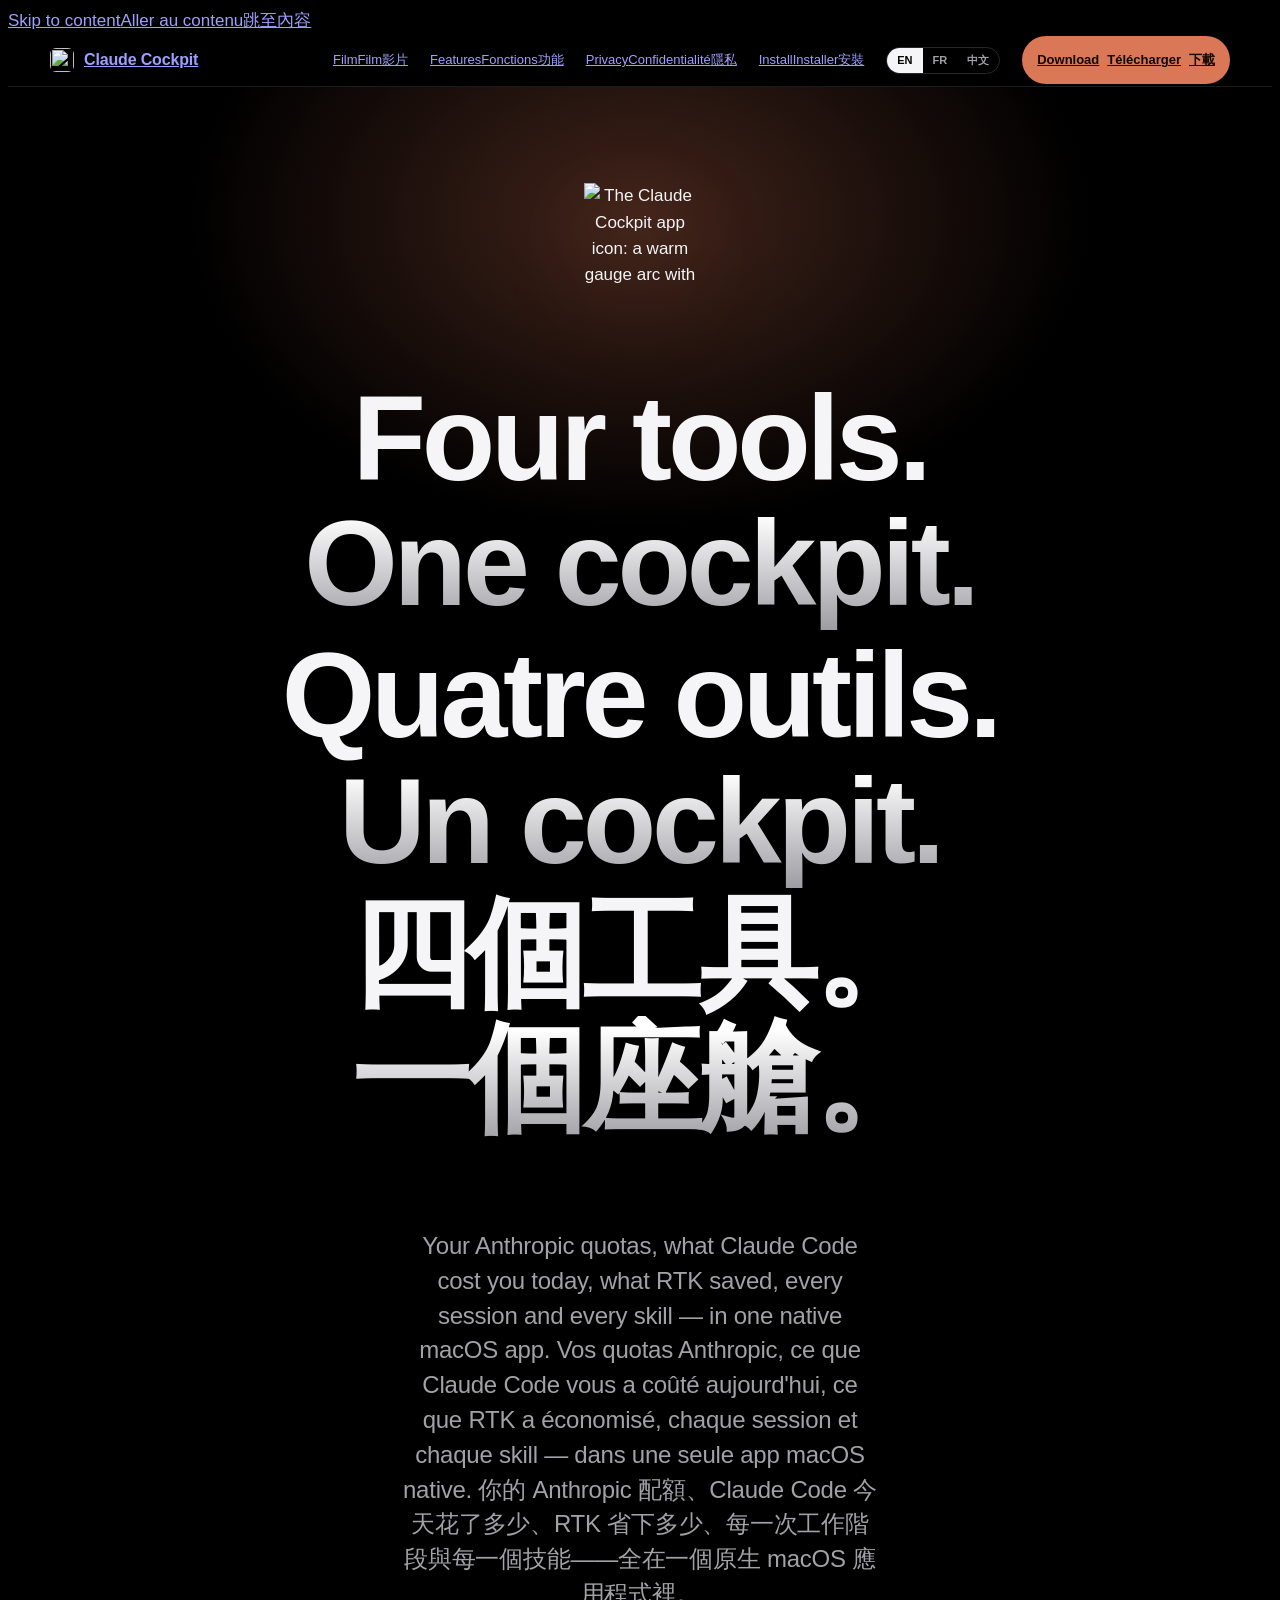
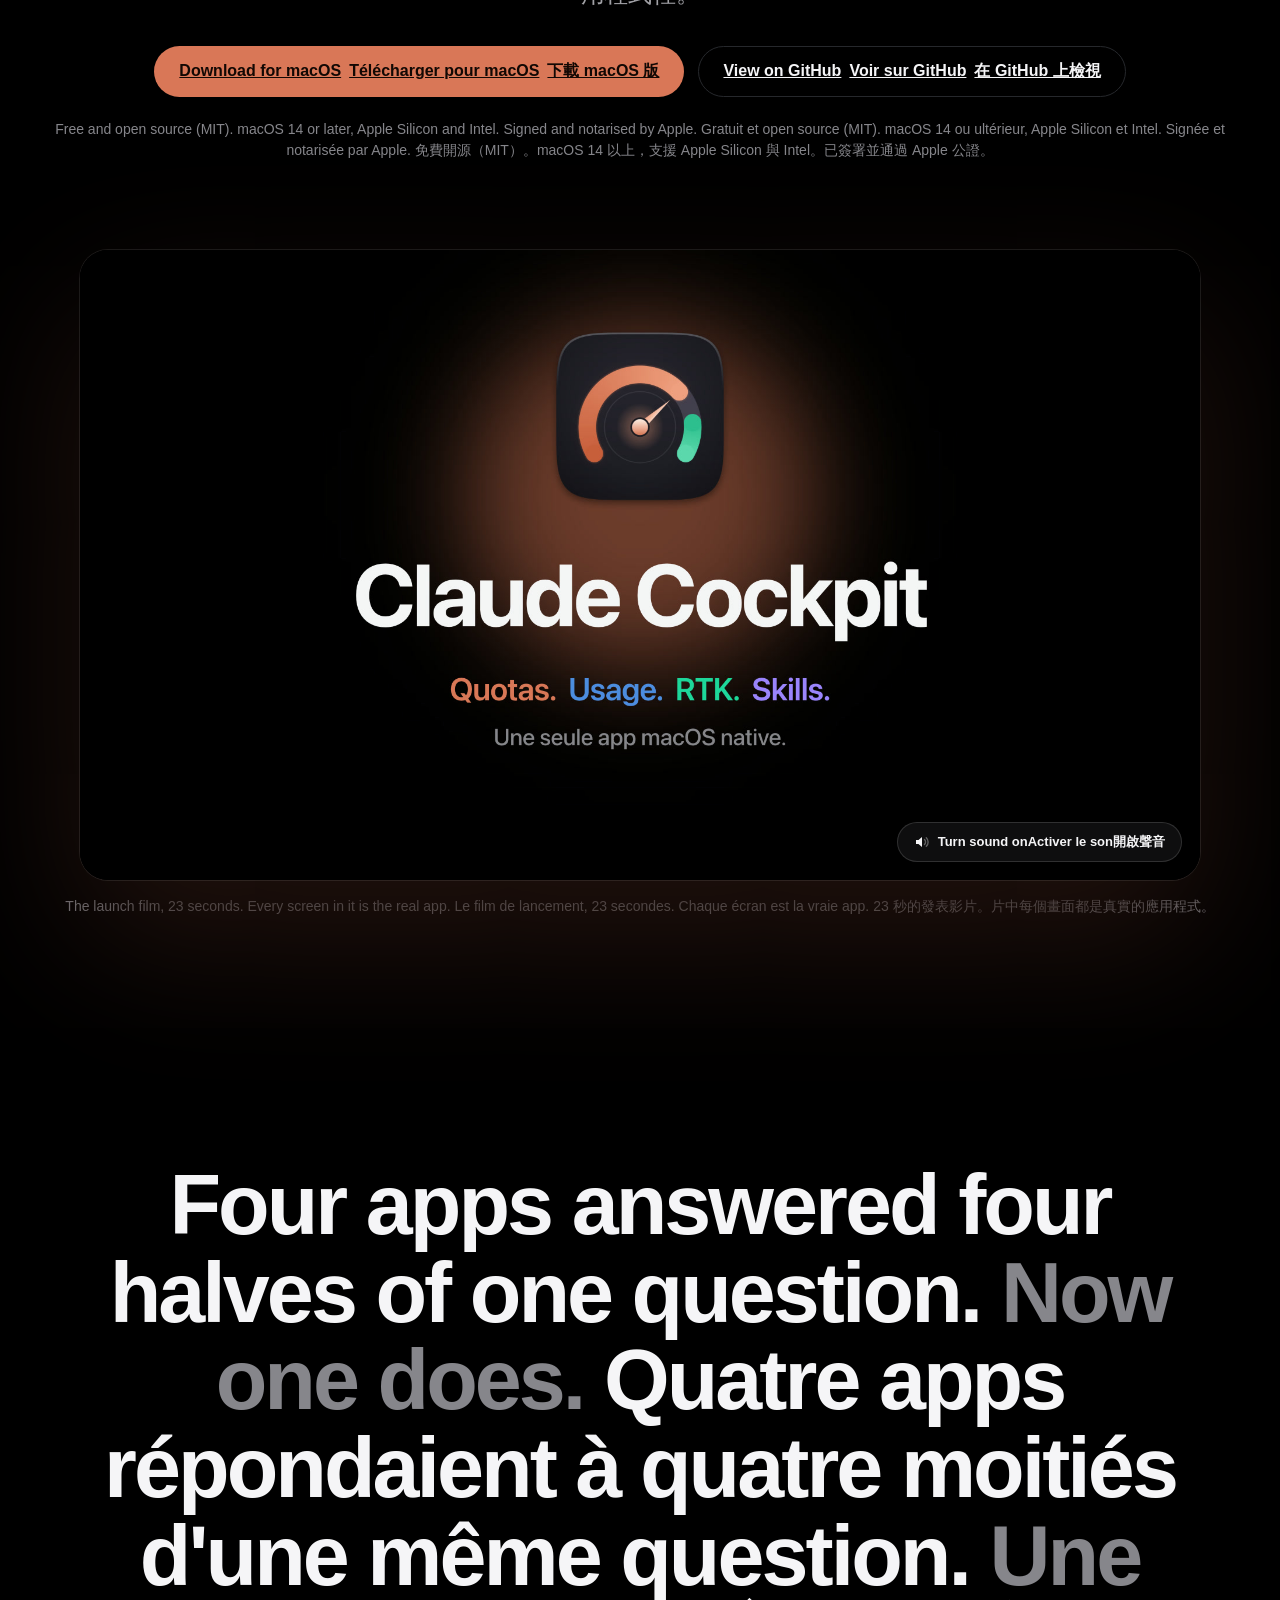
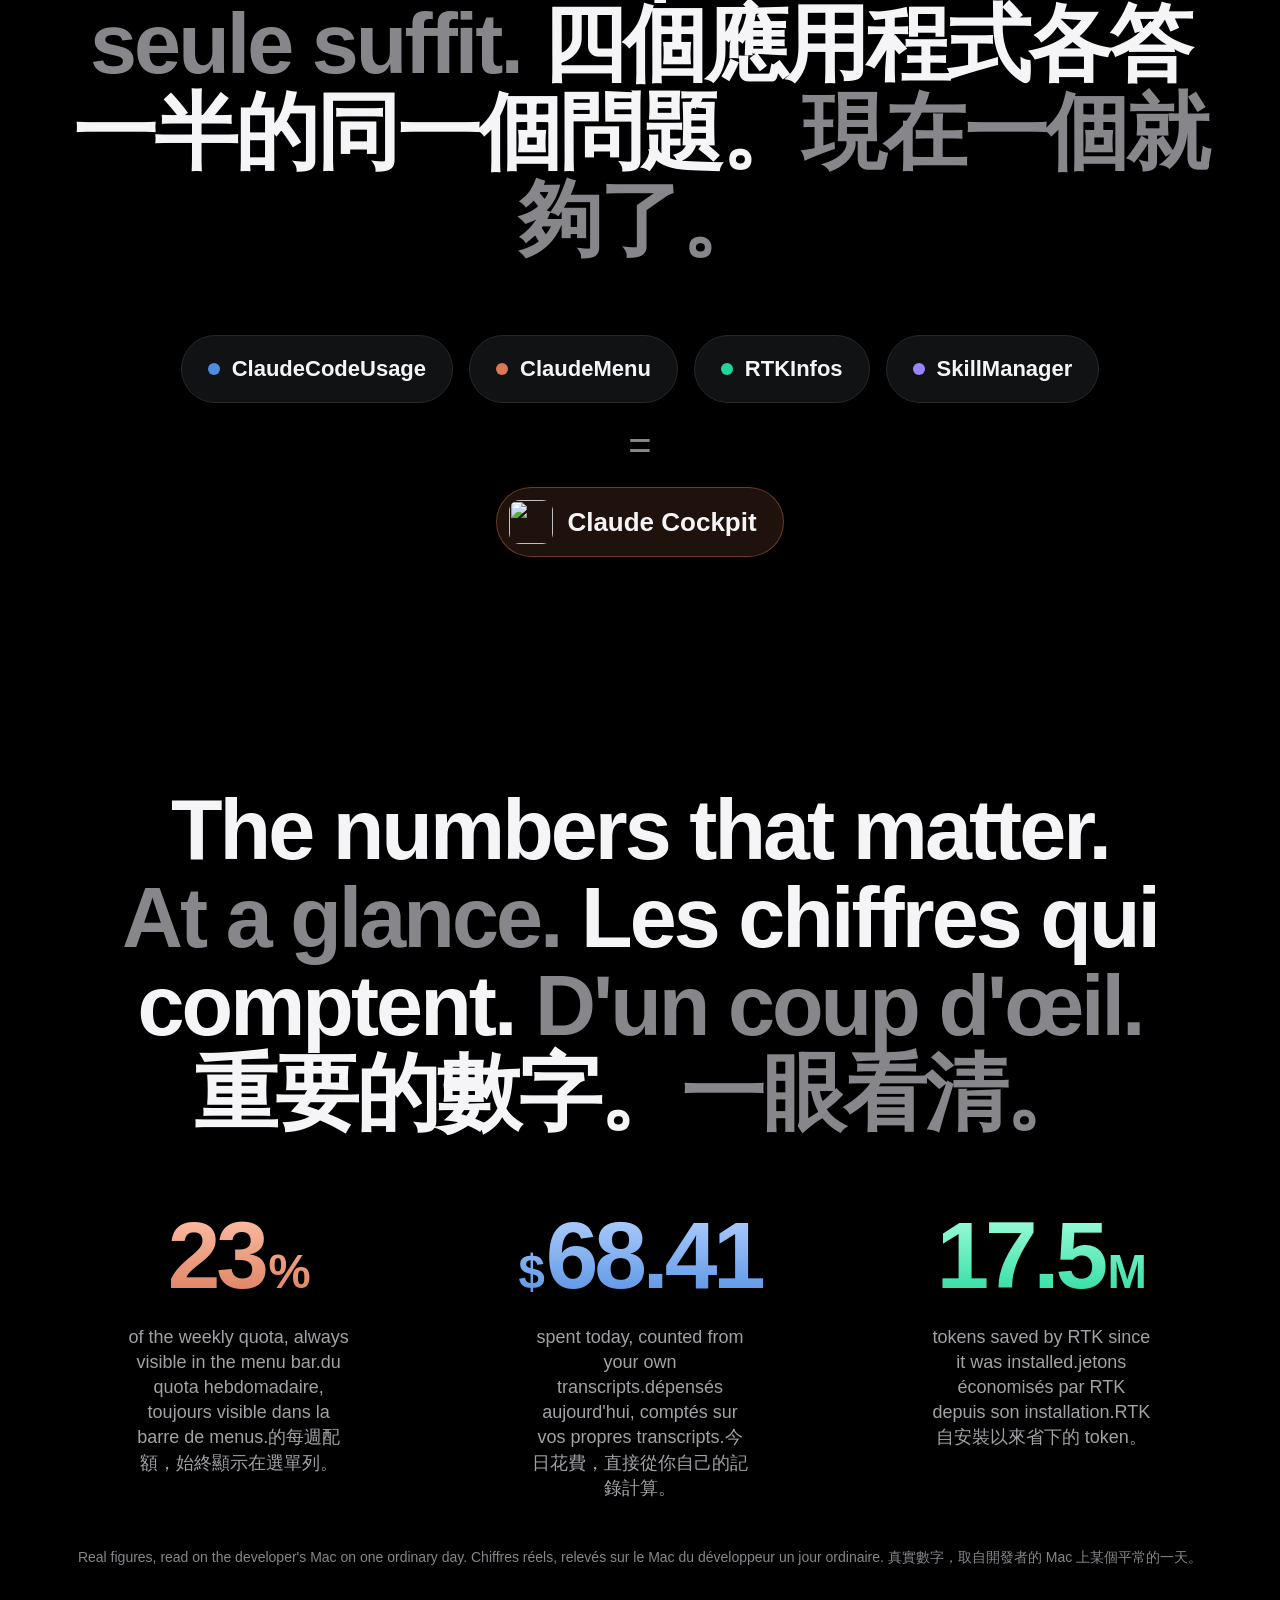
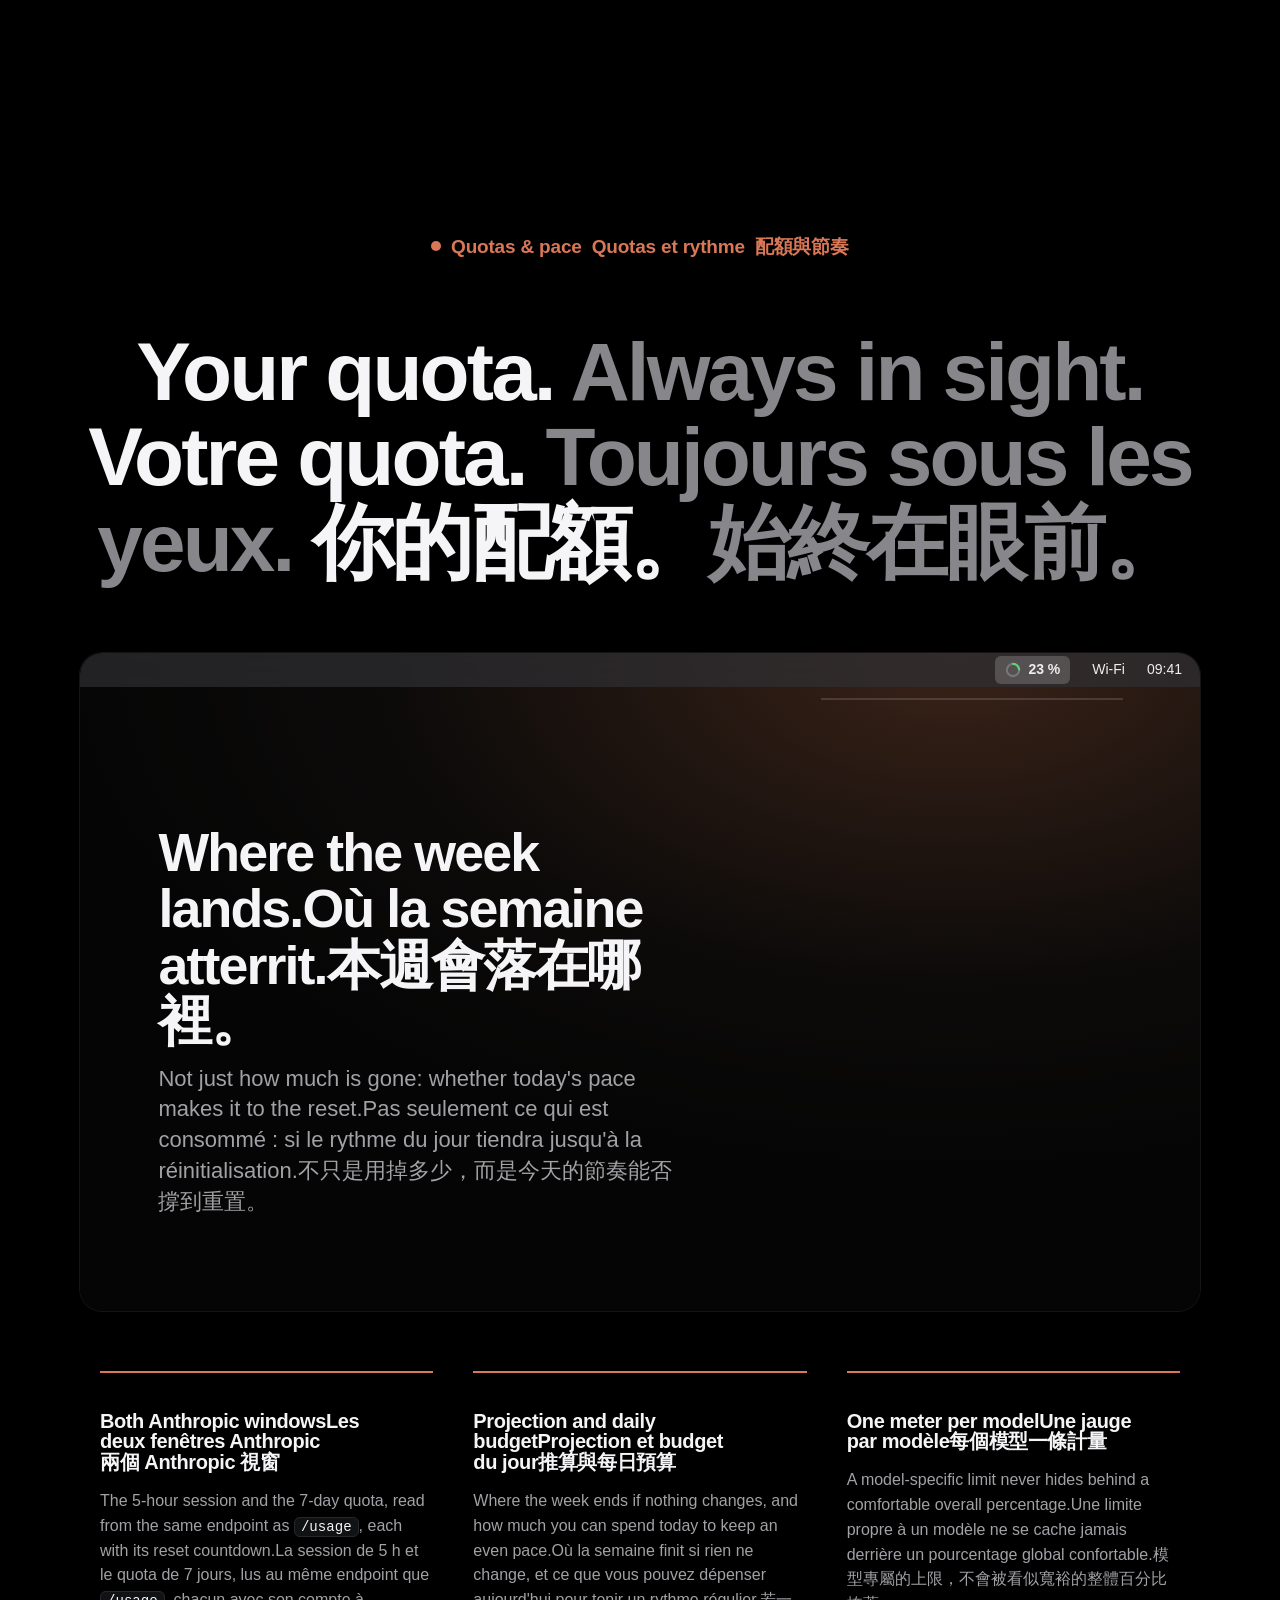
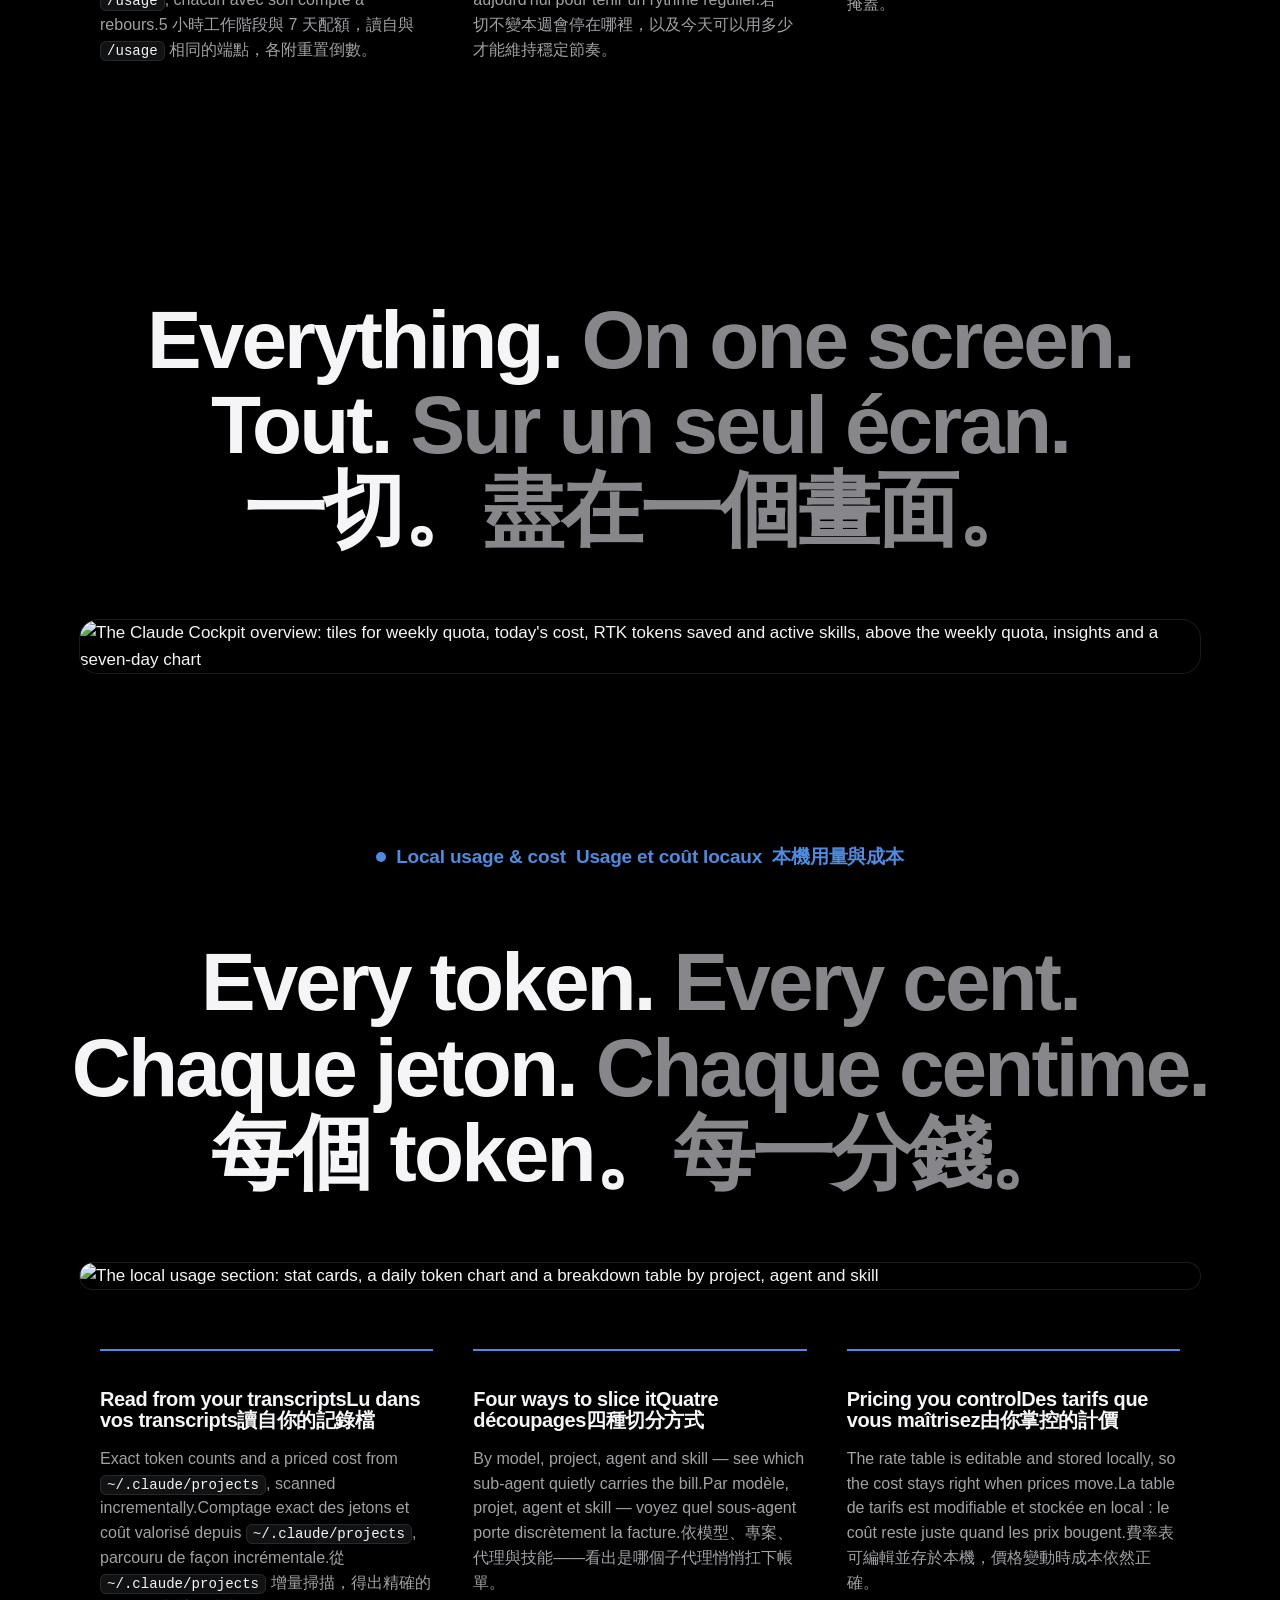
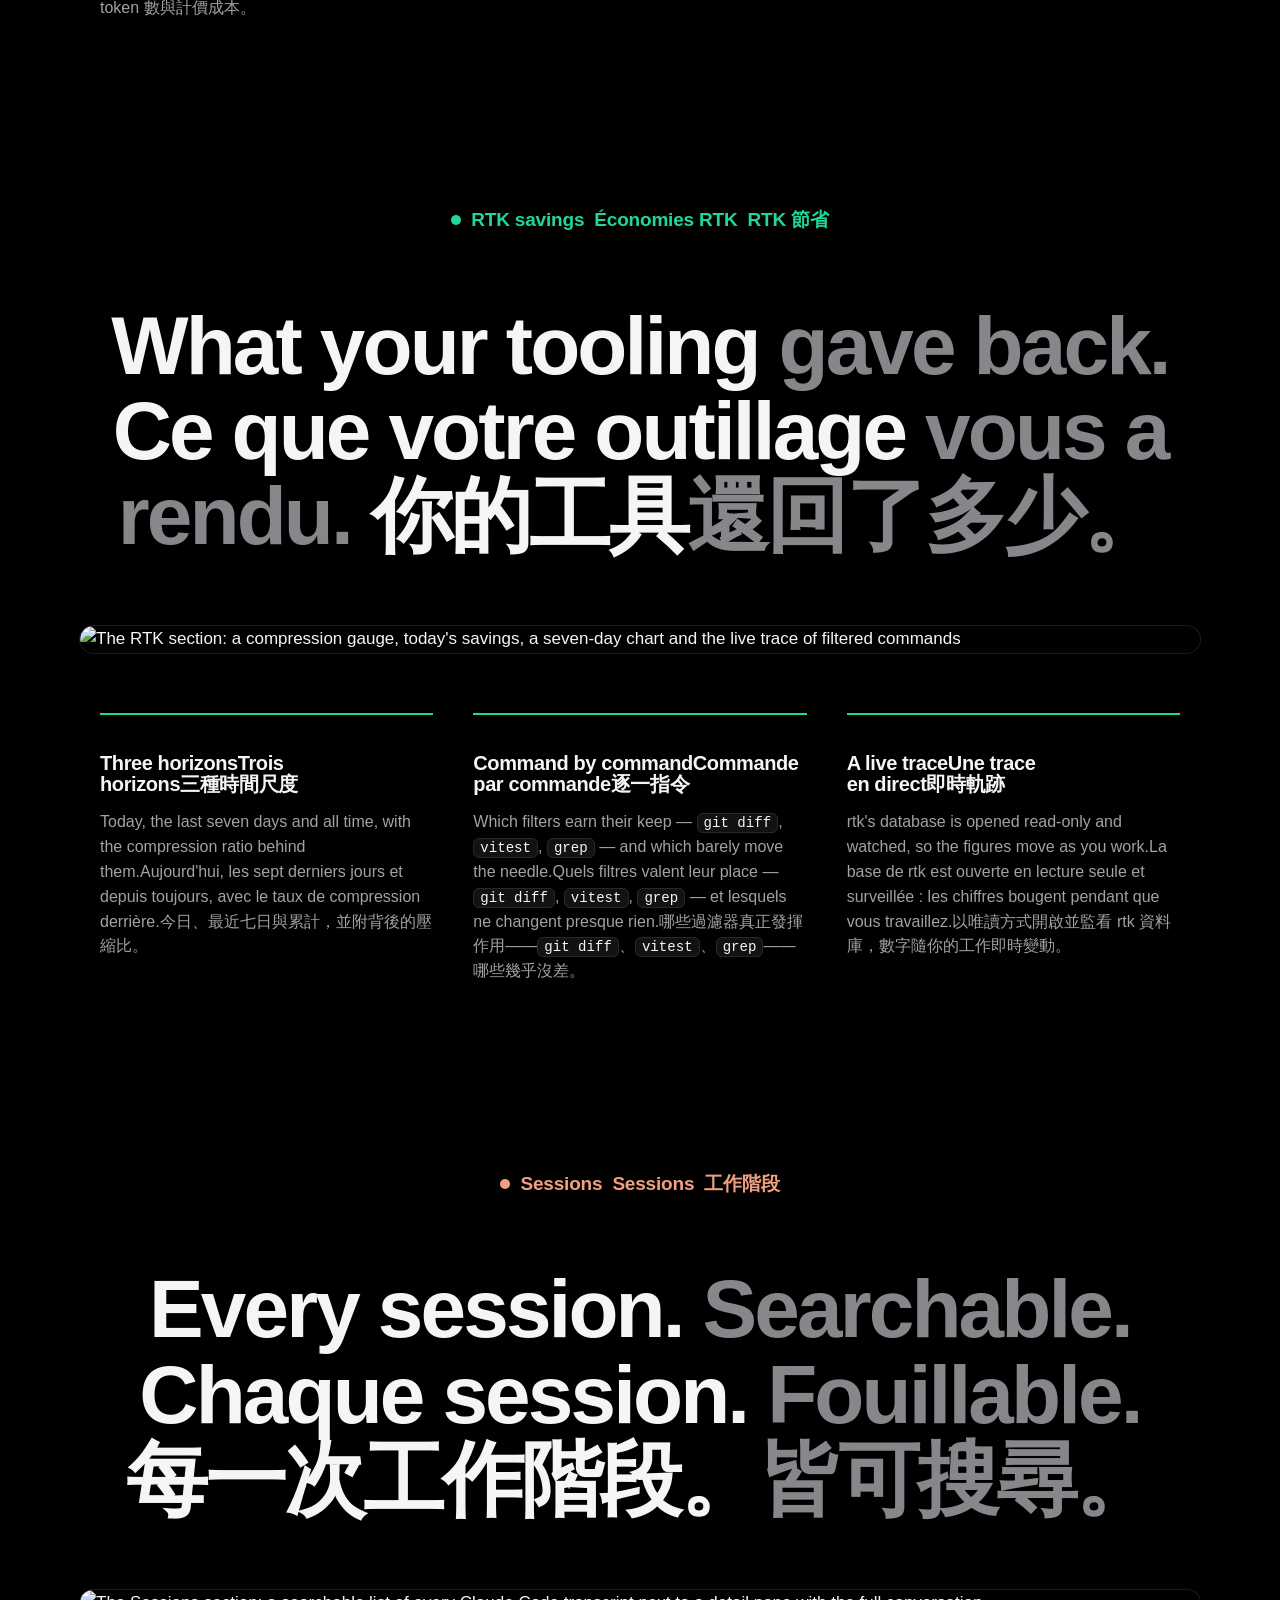
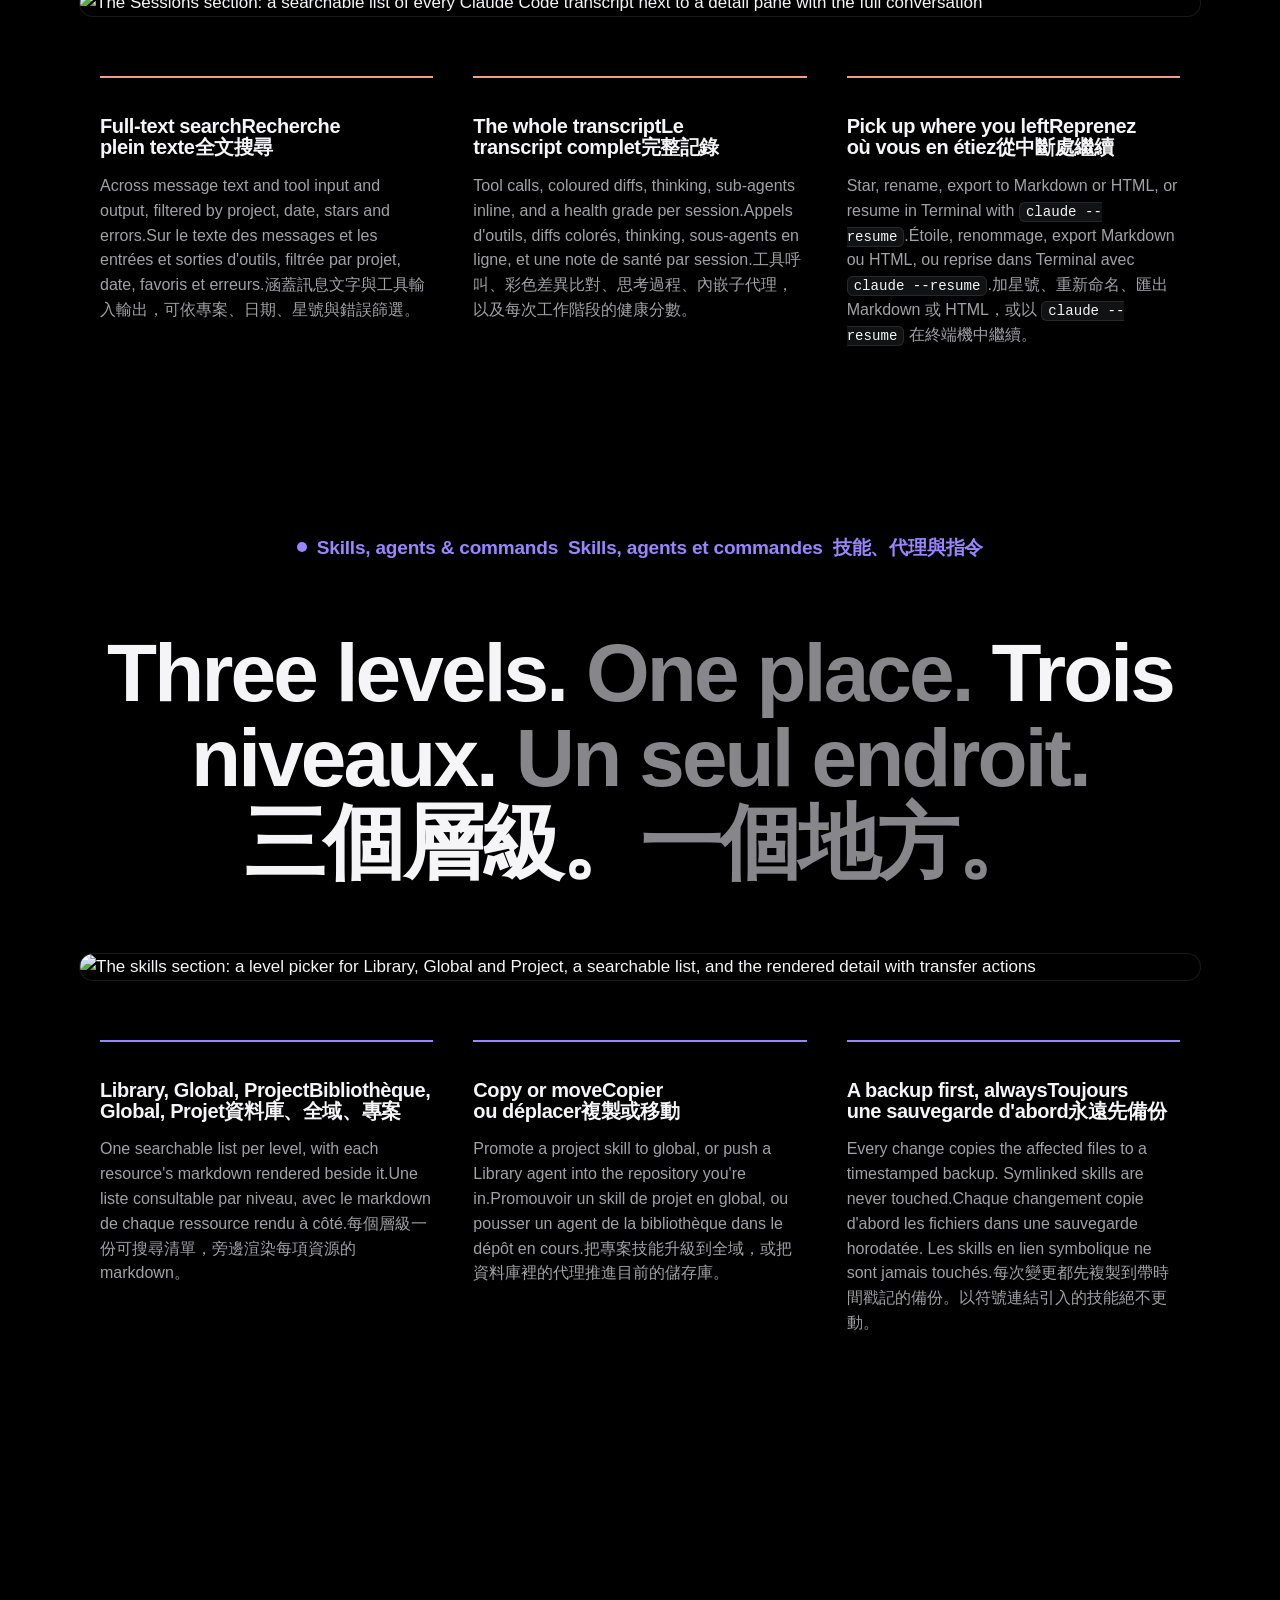
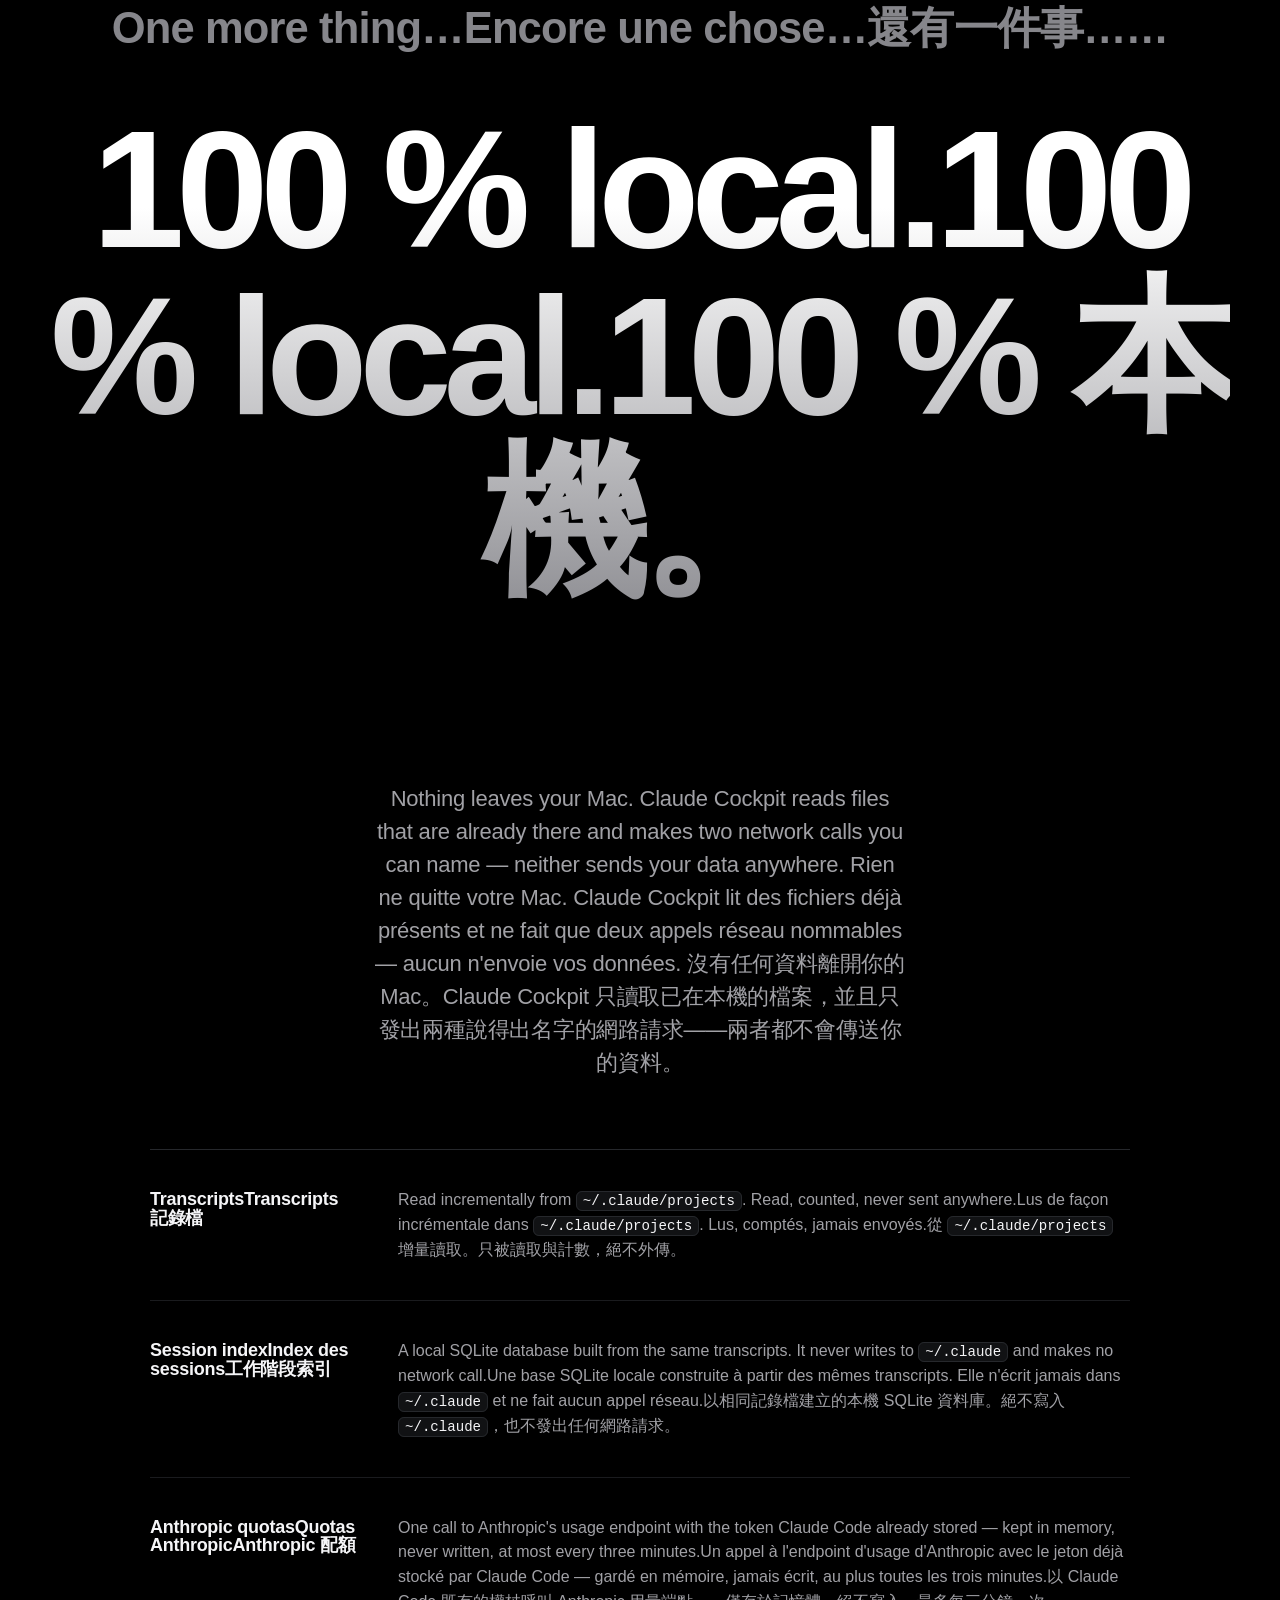
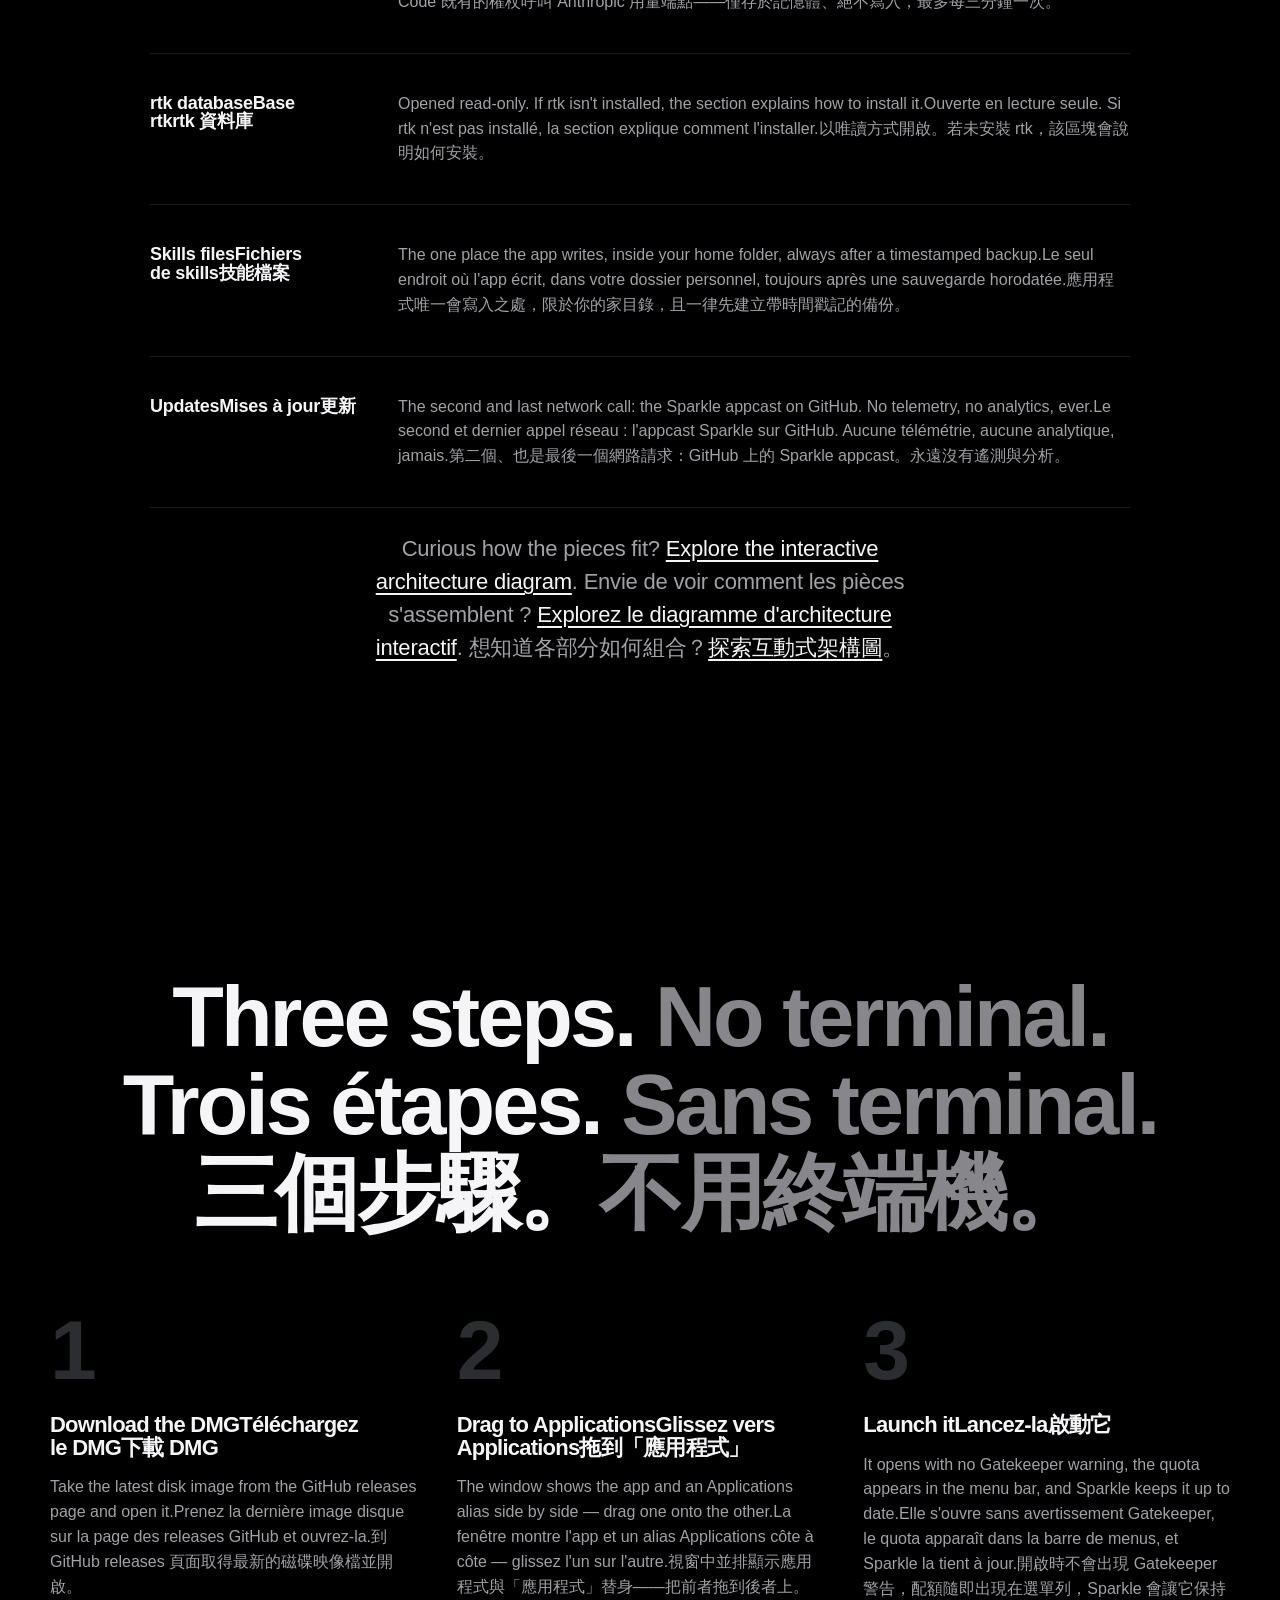
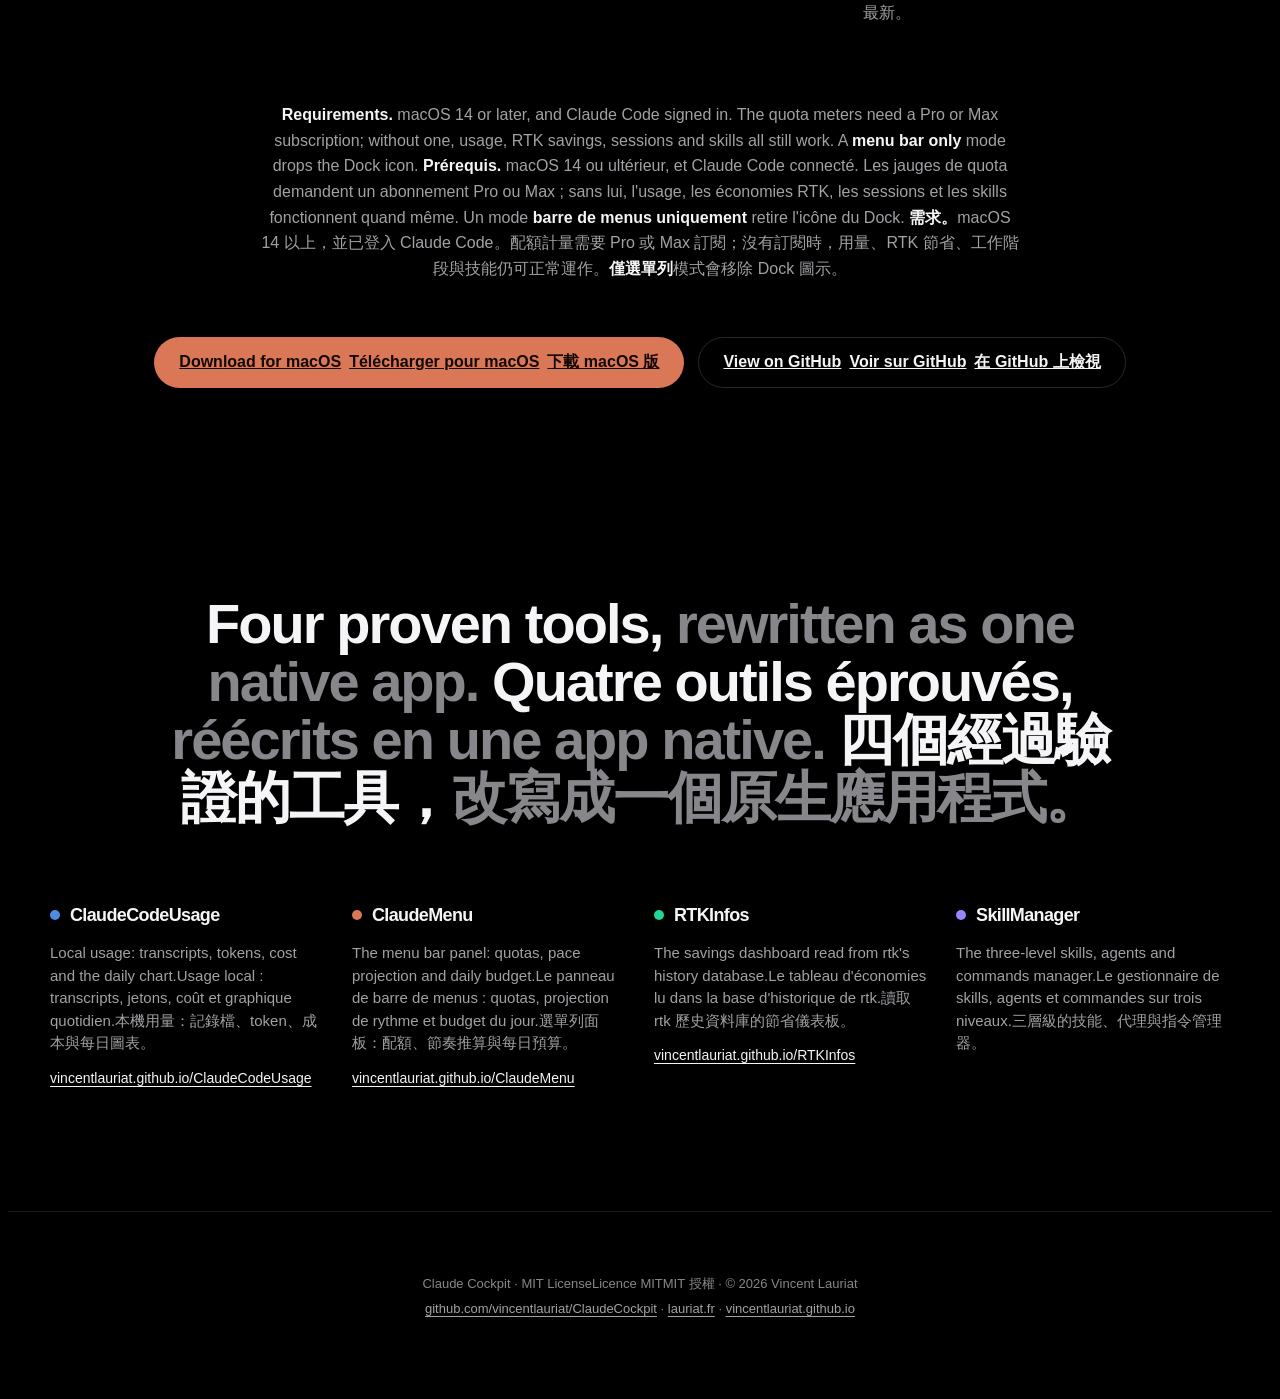
==== commit 049318a9: "docs(landing): rebuild in the launch film's Keynote style Embed the 23 s launch film, black stage wi" ====
--- a/docs/index.html
+++ b/docs/index.html
@@ -4,185 +4,211 @@
 <meta charset="utf-8">
 <meta name="viewport" content="width=device-width, initial-scale=1">
 <title>Claude Cockpit — The cockpit for Claude Code on macOS</title>
-<meta name="description" content="A native macOS app that puts your Anthropic quotas and pace, your local Claude Code usage and cost, your RTK token savings and your skills, agents and commands in one place — a menu bar panel and a full window. Everything is read locally. Free and open source (MIT).">
-<meta property="og:title" content="Claude Cockpit">
-<meta property="og:description" content="Anthropic quotas and pace, local usage and cost, RTK token savings, and skills, agents and commands management — one native macOS app, menu bar panel plus full window.">
+<meta name="description" content="Four tools, one cockpit. A native macOS app that puts your Anthropic quotas and pace, your local Claude Code usage and cost, your RTK token savings, your sessions and your skills, agents and commands in one place. 100 % local. Free and open source (MIT).">
+<meta property="og:title" content="Claude Cockpit — Four tools. One cockpit.">
+<meta property="og:description" content="Anthropic quotas in the menu bar, today's cost to the cent, RTK savings, every session searchable. One native macOS app, 100 % local.">
 <meta property="og:type" content="website">
 <meta property="og:url" content="https://vincentlauriat.github.io/ClaudeCockpit/">
-<meta property="og:image" content="https://vincentlauriat.github.io/ClaudeCockpit/assets/icon-1024.png">
+<meta property="og:image" content="https://vincentlauriat.github.io/ClaudeCockpit/assets/claude-cockpit-keynote.jpg">
+<meta property="og:image:width" content="1920">
+<meta property="og:image:height" content="1080">
+<meta property="og:video" content="https://vincentlauriat.github.io/ClaudeCockpit/assets/claude-cockpit-keynote.mp4">
+<meta property="og:video:type" content="video/mp4">
 <meta name="twitter:card" content="summary_large_image">
-<meta name="theme-color" content="#0d0e11" media="(prefers-color-scheme: dark)">
-<meta name="theme-color" content="#f7f7f5" media="(prefers-color-scheme: light)">
+<meta name="twitter:image" content="https://vincentlauriat.github.io/ClaudeCockpit/assets/claude-cockpit-keynote.jpg">
+<meta name="theme-color" content="#000000">
+<meta name="color-scheme" content="dark">
 <link rel="icon" type="image/png" href="assets/icon-256.png">
 <link rel="apple-touch-icon" href="assets/icon-256.png">
-<link rel="preconnect" href="https://fonts.googleapis.com">
-<link rel="preconnect" href="https://fonts.gstatic.com" crossorigin>
-<link rel="stylesheet" href="https://fonts.googleapis.com/css2?family=JetBrains+Mono:wght@400;500;700&display=swap">
 <link rel="stylesheet" href="assets/base.css">
 <style>
   /* ----------------------------------------------------------------------
-     Claude Cockpit — palette et mise en page.
-     base.css pose les tokens sombres sur :root nu, sans bloc
-     prefers-color-scheme : le mode clair se joue donc ici, et il redéfinit
-     la palette ENTIÈRE, pas seulement le fond. Toute couleur écrite plus bas
-     passe par un token — sinon le sombre fuiterait dans le mode clair.
+     Claude Cockpit — landing « Keynote ».
+     Même grammaire que le film de lancement (assets/claude-cockpit-keynote.mp4) :
+     scène noire, typographie système très grande, une idée par écran.
+     Chaque instrument garde la teinte qu'il a dans l'app (Theme.swift) :
+     terracotta = quotas, bleu = usage, émeraude = RTK, violet = skills.
+     La page est volontairement sombre seulement : c'est une scène.
      ---------------------------------------------------------------------- */
   :root{
-    --bg:#0d0e11; --bg-lift:#121318; --surface:#16181f; --surface-2:#1c1f28;
-    --line:#292d3a; --line-soft:#1f222d;
-    --txt:#e9ebf2; --muted:#9298ab; --faint:#767d92;
-
-    --accent:#d97757; --accent-soft:rgba(217,119,87,.15); --accent-line:rgba(217,119,87,.34);
-    --hi:#f0a080;
-    --rtk:#1fd79b; --rtk-soft:rgba(31,215,155,.13); --rtk-line:rgba(31,215,155,.32);
-    --skills:#9b84ff; --skills-soft:rgba(155,132,255,.15); --skills-line:rgba(155,132,255,.34);
-
-    --nav-bg:rgba(13,14,17,.82);
-    --shadow:0 30px 70px rgba(0,0,0,.55);
-    --glow:radial-gradient(520px 320px at 76% -10%,rgba(217,119,87,.18),transparent 64%);
-    --maxw:1080px;
-  }
-
-  @media (prefers-color-scheme: light){
-    :root{
-      --bg:#f7f7f5; --bg-lift:#ffffff; --surface:#ffffff; --surface-2:#f1f0ed;
-      --line:#dcd9d3; --line-soft:#e8e5e0;
-      --txt:#1b1c20; --muted:#565c6b; --faint:#727889;
-
-      --accent:#b3542f; --accent-soft:rgba(179,84,47,.10); --accent-line:rgba(179,84,47,.28);
-      --hi:#8f4023;
-      --rtk:#0c7a58; --rtk-soft:rgba(12,122,88,.10); --rtk-line:rgba(12,122,88,.26);
-      --skills:#5f43c9; --skills-soft:rgba(95,67,201,.10); --skills-line:rgba(95,67,201,.26);
-
-      --on-accent:#ffffff;
-      --nav-bg:rgba(247,247,245,.86);
-      --shadow:0 24px 50px rgba(28,22,18,.13);
-      --glow:radial-gradient(520px 320px at 76% -10%,rgba(179,84,47,.10),transparent 64%);
-    }
-  }
-
+    --bg:#000; --surface:#111214; --line:#26282c; --line-soft:#1a1b1e;
+    --txt:#f5f5f7; --muted:#a1a1a6; --faint:#86868b;
+    --quota:#d97757; --usage:#4d8ce0; --rtk:#1fd79b; --skills:#9b84ff; --sessions:#f0a080;
+    --accent:var(--quota); --accent-soft:rgba(217,119,87,.16);
+    --on-accent:#120804;
+    --display: -apple-system, BlinkMacSystemFont, "SF Pro Display", "Segoe UI", Roboto, Helvetica, Arial,
+               "PingFang TC", "Noto Sans TC", "Microsoft JhengHei", sans-serif;
+    --rounded: ui-rounded, "SF Pro Rounded", -apple-system, BlinkMacSystemFont, "Segoe UI", sans-serif;
+    --maxw:1180px;
+  }
+  body{font-family:var(--display);background:var(--bg);color:var(--txt);font-size:17px;line-height:1.55}
   .wrap{max-width:var(--maxw);margin:0 auto;padding:0 24px}
-
-  nav{position:sticky;top:0;z-index:var(--z-nav);background:var(--nav-bg);
-      backdrop-filter:saturate(1.4) blur(12px);border-bottom:1px solid var(--line-soft)}
-  nav .wrap{display:flex;align-items:center;gap:18px;height:60px}
-  .brand{display:flex;align-items:center;gap:10px;font-weight:700;letter-spacing:-.01em}
-  .logo{width:26px;height:26px;border-radius:8px;background:var(--accent);color:var(--on-accent);
-        display:grid;place-items:center;font-size:12px;font-weight:800;font-family:var(--font-mono)}
-  .nav-links{display:flex;gap:18px;margin-left:auto;align-items:center;color:var(--muted);font-size:14px}
+  .narrow{max-width:760px;margin:0 auto}
+  .center{text-align:center}
+  h1,h2,h3{font-weight:700;letter-spacing:-.035em;line-height:1.04;text-wrap:balance}
+
+  /* Navigation */
+  nav{position:sticky;top:0;z-index:var(--z-nav);background:rgba(0,0,0,.72);
+      backdrop-filter:saturate(1.6) blur(18px);-webkit-backdrop-filter:saturate(1.6) blur(18px);
+      border-bottom:1px solid var(--line-soft)}
+  nav .wrap{display:flex;align-items:center;gap:18px;height:52px}
+  .brand{display:flex;align-items:center;gap:10px;white-space:nowrap;font-weight:600;font-size:16px;letter-spacing:-.01em}
+  .brand img{width:24px;height:24px;border-radius:6px}
+  .nav-links{display:flex;gap:22px;margin-left:auto;align-items:center;color:var(--muted);font-size:13px}
   .nav-links a:hover{color:var(--txt)}
   .langtog{display:flex;border:1px solid var(--line);border-radius:999px;overflow:hidden}
-  .langtog button{background:none;border:0;color:var(--muted);font:600 11px/1 var(--font-mono);
-                  padding:7px 9px;cursor:pointer}
-  .langtog button.on{background:var(--accent);color:var(--on-accent)}
-  .btn{display:inline-flex;align-items:center;gap:8px;border-radius:999px;padding:11px 20px;
-       font-weight:600;font-size:14px;border:1px solid transparent;transition:.15s}
-  .btn-primary{background:var(--accent);color:var(--on-accent)}
-  .btn-primary:hover{filter:brightness(1.08)}
+  .langtog button{background:none;border:0;color:var(--muted);font:600 11px/1 var(--display);padding:7px 10px;cursor:pointer}
+  .langtog button.on{background:var(--txt);color:#000}
+
+  .btn{display:inline-flex;align-items:center;justify-content:center;gap:8px;border-radius:999px;
+       padding:12px 24px;font-weight:600;font-size:16px;border:1px solid transparent;transition:filter .15s,border-color .15s,color .15s}
+  .btn-primary{background:var(--quota);color:var(--on-accent)}
+  .btn-primary:hover{filter:brightness(1.1)}
   .btn-ghost{border-color:var(--line);color:var(--txt)}
-  .btn-ghost:hover{border-color:var(--accent);color:var(--accent)}
-  .btn-sm{padding:8px 14px;font-size:13px}
-
-  header{padding:60px 0 34px;border-bottom:1px solid var(--line-soft);background:var(--glow)}
-  .hero{display:grid;grid-template-columns:1.1fr .9fr;gap:46px;align-items:center}
-  .heroicon{width:84px;height:84px;border-radius:20px;display:block;margin:0 0 20px;
-            box-shadow:var(--shadow)}
-  .pill{display:inline-flex;align-items:center;gap:7px;font:600 12px/1 var(--font-mono);
-        color:var(--accent);background:var(--accent-soft);border:1px solid var(--accent-line);
-        border-radius:999px;padding:7px 13px;margin-bottom:18px}
-  h1{font-size:clamp(32px,4.6vw,50px);line-height:1.08;letter-spacing:-.025em;margin:0 0 16px}
-  .grad{background:linear-gradient(100deg,var(--accent),var(--hi));-webkit-background-clip:text;
-        background-clip:text;color:transparent}
-  .sub{color:var(--muted);font-size:17px;line-height:1.6;margin:0 0 24px;max-width:56ch}
-  .cta{display:flex;gap:12px;flex-wrap:wrap;margin-bottom:18px}
-  .badges{display:flex;flex-wrap:wrap;gap:8px;margin-bottom:14px;list-style:none}
-  .badges li{font:600 11px/1 var(--font-mono);color:var(--muted);background:var(--surface);
-             border:1px solid var(--line);border-radius:999px;padding:7px 11px}
-  .meta{color:var(--faint);font-size:13px;font-family:var(--font-mono);line-height:1.7}
-
-  .shot{margin:0;text-align:center}
-  .shot img{display:block;width:100%;height:auto;border-radius:var(--radius);
-            border:1px solid var(--line);background:var(--surface);box-shadow:var(--shadow)}
-  .shot figcaption{color:var(--faint);font-size:12px;font-family:var(--font-mono);
-                   margin-top:12px;line-height:1.6}
-  .shot-panel img{max-width:340px;margin:0 auto}
-  .shot-wide{margin-top:30px}
-
-  section{padding:62px 0;border-bottom:1px solid var(--line-soft)}
-  h2{font-size:clamp(24px,3vw,33px);letter-spacing:-.02em;margin:0 0 10px}
-  h3{font-size:16px;letter-spacing:-.01em}
-  .lead{color:var(--muted);font-size:16px;line-height:1.65;max-width:68ch;margin:0 0 4px}
-  .eyebrow{font:600 11px/1 var(--font-mono);letter-spacing:.14em;text-transform:uppercase;
-           color:var(--accent);margin:0 0 12px}
-
-  .grid{display:grid;grid-template-columns:repeat(auto-fit,minmax(240px,1fr));gap:var(--gap);margin-top:30px}
-  .card{background:var(--surface);border:1px solid var(--line);border-radius:var(--radius);padding:22px}
-  .card h3{margin:0 0 8px}
-  .card p{color:var(--muted);font-size:14px;line-height:1.6;margin:0}
-  .ico{width:34px;height:34px;border-radius:10px;background:var(--accent-soft);color:var(--accent);
-       display:grid;place-items:center;margin-bottom:14px;font-size:17px;font-weight:700}
-
-  .bul{list-style:none;margin:20px 0 0;display:grid;gap:11px;max-width:72ch}
-  .bul li{position:relative;padding-left:22px;color:var(--muted);font-size:14.5px;line-height:1.6}
-  .bul li::before{content:"";position:absolute;left:2px;top:.62em;width:7px;height:7px;
-                  border-radius:2px;background:var(--accent)}
-  .bul b{color:var(--txt);font-weight:600}
-
-  .readout{background:var(--surface);border:1px solid var(--line);border-radius:var(--radius);
-           padding:22px 24px;font-family:var(--font-mono);font-size:13.5px;line-height:1.85;
-           color:var(--muted);overflow-x:auto;margin-top:28px}
-  .readout b{color:var(--accent);font-size:26px;font-weight:700;display:block;line-height:1.2;margin-bottom:6px}
-  .readout .dim{color:var(--faint)}
-
-  table{width:100%;border-collapse:collapse;font-size:14px;margin-top:28px}
-  th,td{text-align:left;padding:12px 14px;border-bottom:1px solid var(--line-soft);vertical-align:top}
-  th{color:var(--faint);font:600 11px/1 var(--font-mono);letter-spacing:.1em;text-transform:uppercase}
-  td:first-child{color:var(--txt);font-weight:600;white-space:nowrap}
-  td{color:var(--muted);line-height:1.6}
-
-  .steps{display:grid;grid-template-columns:repeat(3,1fr);gap:var(--gap);margin-top:30px;counter-reset:s}
-  .step{background:var(--surface);border:1px solid var(--line);border-radius:var(--radius);
-        padding:24px 22px 22px;position:relative}
-  .step::before{counter-increment:s;content:counter(s);position:absolute;top:-13px;left:22px;
-                width:28px;height:28px;border-radius:9px;background:var(--accent);color:var(--on-accent);
-                font:800 14px/1 var(--font-mono);display:grid;place-items:center}
-  .step h3{margin:4px 0 6px}
-  .step p{color:var(--muted);font-size:14px;line-height:1.6;margin:0}
-
-  .note{display:flex;gap:12px;background:var(--surface-2);border:1px solid var(--line);
-        border-left:3px solid var(--accent);border-radius:var(--radius-sm);padding:16px 18px;
-        color:var(--muted);font-size:14px;line-height:1.6;margin-top:26px}
-  .note b{color:var(--txt)}
-
-  code{background:var(--surface-2);border:1px solid var(--line-soft);border-radius:6px;
-       padding:2px 6px;font-size:12.5px;color:var(--accent)}
-
-  .lineage{display:grid;grid-template-columns:repeat(auto-fit,minmax(220px,1fr));gap:var(--gap);margin-top:30px}
-  .anc{background:var(--surface);border:1px solid var(--line);border-radius:var(--radius);padding:20px}
-  .anc h3{margin:0 0 6px;font-size:15px}
-  .anc p{color:var(--muted);font-size:13.5px;line-height:1.6;margin:0 0 12px}
-  .anc a{color:var(--accent);font-size:13px;font-family:var(--font-mono);
-         text-decoration:underline;text-underline-offset:3px}
-
-  /* Chaque domaine garde la teinte qu'il a dans l'app : l'accent est redéfini
-     localement, donc eyebrow, puces, icônes et bordures suivent sans duplication. */
-  #rtk{--accent:var(--rtk);--accent-soft:var(--rtk-soft);--accent-line:var(--rtk-line)}
-  #skills{--accent:var(--skills);--accent-soft:var(--skills-soft);--accent-line:var(--skills-line)}
-
-  footer{padding:36px 0 56px;color:var(--faint);font-size:13px;text-align:center;line-height:1.9}
+  .btn-ghost:hover{border-color:var(--txt)}
+  .btn-sm{min-height:34px;padding:6px 14px;font-size:13px}
+
+  /* Hero */
+  header{padding:96px 0 40px;text-align:center;position:relative;overflow:hidden}
+  header::before{content:"";position:absolute;left:50%;top:-180px;width:900px;height:620px;transform:translateX(-50%);
+                 background:radial-gradient(closest-side,rgba(217,119,87,.30),transparent);pointer-events:none}
+  .heroicon{width:112px;height:112px;margin:0 auto 34px;display:block;position:relative;
+            filter:drop-shadow(0 24px 50px rgba(217,119,87,.35))}
+  h1{font-size:clamp(52px,9.4vw,124px);position:relative}
+  h1 .l2{display:block;background:linear-gradient(180deg,#fff 10%,#9a9aa0);-webkit-background-clip:text;background-clip:text;color:transparent;padding-bottom:.06em}
+  .sub{color:var(--muted);font-size:clamp(19px,2.2vw,24px);line-height:1.45;max-width:36ch;margin:26px auto 34px;letter-spacing:-.01em;position:relative}
+  .cta{display:flex;gap:14px;justify-content:center;flex-wrap:wrap;position:relative}
+  .fineprint{color:var(--faint);font-size:14px;margin-top:22px;position:relative}
+
+  /* La scène vidéo — l'élément qu'on retient */
+  .stage{padding:34px 0 40px}
+  .film{position:relative;max-width:1120px;margin:0 auto;border-radius:28px;overflow:hidden;
+        box-shadow:0 0 0 1px rgba(255,255,255,.09),0 60px 160px rgba(217,119,87,.16),0 40px 120px rgba(0,0,0,.9);background:#000}
+  .film video{display:block;width:100%;height:auto;aspect-ratio:16/9;background:#000}
+  .sound{position:absolute;right:18px;bottom:18px;display:flex;align-items:center;gap:8px;
+         background:rgba(20,20,22,.72);backdrop-filter:blur(14px);-webkit-backdrop-filter:blur(14px);
+         border:1px solid rgba(255,255,255,.14);color:var(--txt);border-radius:999px;padding:9px 16px;
+         font:600 13px/1 var(--display);cursor:pointer;min-height:40px}
+  .sound:hover{background:rgba(40,40,44,.85)}
+  .sound svg{width:16px;height:16px}
+  .film-note{color:var(--faint);font-size:14px;text-align:center;margin-top:16px}
+
+  section{padding:120px 0}
+  .statement{font-size:clamp(40px,6.6vw,88px);text-align:center}
+  .statement .dim{color:var(--faint)}
+  .lead{color:var(--muted);font-size:clamp(18px,1.9vw,22px);line-height:1.5;max-width:44ch;margin:24px auto 0;text-align:center;letter-spacing:-.01em}
+  .lead a{color:var(--txt);text-decoration:underline;text-underline-offset:4px}
+
+  /* Quatre outils → un cockpit */
+  .merge{display:flex;flex-direction:column;align-items:center;gap:22px;margin-top:56px}
+  .tools{display:flex;justify-content:center;gap:16px;flex-wrap:wrap}
+  .tool{display:inline-flex;align-items:center;gap:12px;font-size:clamp(17px,1.9vw,22px);font-weight:600;
+        padding:16px 26px;border-radius:999px;background:var(--surface);border:1px solid var(--line);
+        transition:transform .7s cubic-bezier(.2,.8,.2,1),opacity .5s}
+  .tool i{width:12px;height:12px;border-radius:50%;display:block}
+  .eq{font-size:40px;line-height:1;color:var(--faint);font-weight:300}
+  .result{display:inline-flex;align-items:center;gap:14px;font-size:clamp(20px,2.2vw,26px);font-weight:700;
+          padding:12px 26px 12px 12px;border-radius:999px;background:rgba(217,119,87,.14);border:1px solid rgba(217,119,87,.4)}
+  .result img{width:44px;height:44px;border-radius:11px}
+  .merge.pre .tool{opacity:0;transform:translateY(24px)}
+  .merge.pre .eq,.merge.pre .result{opacity:0;transform:scale(.8)}
+  .merge .eq,.merge .result{transition:transform .6s cubic-bezier(.2,1.4,.4,1) .55s,opacity .4s .55s}
+
+  /* Chiffres */
+  .numbers{display:grid;grid-template-columns:repeat(3,1fr);gap:24px;margin-top:70px;text-align:center}
+  .big{font-family:var(--rounded);font-weight:700;font-size:clamp(54px,7.4vw,104px);letter-spacing:-.045em;line-height:1;
+       font-variant-numeric:tabular-nums;background:linear-gradient(180deg,var(--hi),var(--c));-webkit-background-clip:text;background-clip:text;color:transparent;
+       padding-bottom:.08em;white-space:nowrap}
+  .big .u{font-size:.5em;letter-spacing:-.02em;margin-left:.08em}
+  .big .u.pre{margin:0 .04em 0 0}
+  .numbers p{color:var(--muted);font-size:18px;line-height:1.4;max-width:22ch;margin:14px auto 0}
+  .n-quota{--c:var(--quota);--hi:#ffc2a8} .n-usage{--c:var(--usage);--hi:#b5d2ff} .n-rtk{--c:var(--rtk);--hi:#a6ffdd}
+  .numbers-note{color:var(--faint);font-size:14px;text-align:center;margin-top:46px}
+
+  /* Diapositives d'instruments */
+  .slide{padding:110px 0 40px}
+  .slide h2{font-size:clamp(40px,6.4vw,84px);text-align:center}
+  .slide h2 .dim{color:var(--faint)}
+  .tag{display:flex;align-items:center;justify-content:center;gap:10px;color:var(--c);font-weight:600;font-size:19px;margin-bottom:22px;letter-spacing:-.01em}
+  .tag i{width:10px;height:10px;border-radius:50%;background:var(--c)}
+  #quotas{--c:var(--quota)} #usage{--c:var(--usage)} #rtk{--c:var(--rtk)} #sessions{--c:var(--sessions)} #skills{--c:var(--skills)}
+  .shot{margin:60px auto 0;max-width:1120px}
+  .shot img{display:block;width:100%;height:auto;border-radius:18px;
+            box-shadow:0 0 0 1px rgba(255,255,255,.1),0 50px 120px rgba(0,0,0,.8)}
+  .details{display:grid;grid-template-columns:repeat(3,1fr);gap:40px;max-width:1080px;margin:60px auto 0}
+  .details div{border-top:2px solid var(--c);padding-top:18px}
+  .details h3{font-size:20px;letter-spacing:-.02em;margin-bottom:8px}
+  .details p{color:var(--muted);font-size:16px;line-height:1.55}
+  code{font-family:ui-monospace,SFMono-Regular,Menlo,monospace;font-size:.88em;color:var(--txt);
+       background:var(--surface);border:1px solid var(--line);border-radius:6px;padding:1px 6px}
+
+  /* Barre de menus + panneau */
+  .desk{position:relative;max-width:1120px;margin:60px auto 0;border-radius:22px;overflow:hidden;
+        background:radial-gradient(900px 520px at 78% 0%,#3a2318,#0d0b0a 62%,#050505);
+        box-shadow:0 0 0 1px rgba(255,255,255,.08);aspect-ratio:16/9.4;min-height:420px}
+  .menubar{height:34px;background:rgba(48,48,52,.7);backdrop-filter:blur(20px);-webkit-backdrop-filter:blur(20px);
+           display:flex;align-items:center;justify-content:flex-end;gap:22px;padding:0 18px;font-size:14px;font-weight:500;color:#eee}
+  .mb-item{display:flex;align-items:center;gap:7px;padding:3px 10px;border-radius:6px;background:rgba(255,255,255,.18)}
+  .mb-item b{font-family:var(--rounded);font-weight:600}
+  .desk .panel{position:absolute;right:7%;top:46px;width:min(28%,300px);border-radius:16px;
+               box-shadow:0 0 0 1px rgba(255,255,255,.14),0 40px 100px rgba(0,0,0,.8)}
+  .desk-copy{position:absolute;left:7%;top:50%;transform:translateY(-40%);max-width:46%}
+  .desk-copy strong{display:block;font-size:clamp(28px,4.2vw,58px);letter-spacing:-.035em;line-height:1.05}
+  .desk-copy span.s{display:block;color:var(--muted);font-size:clamp(16px,1.8vw,22px);margin-top:14px;line-height:1.4}
+
+  /* Encore une chose… */
+  #privacy{padding-top:160px}
+  .omt{color:var(--faint);font-size:clamp(26px,3.4vw,44px);font-weight:600;letter-spacing:-.02em;text-align:center}
+  .local{font-family:var(--rounded);font-weight:700;font-size:clamp(68px,13vw,180px);letter-spacing:-.05em;line-height:1;text-align:center;margin-top:40px;
+         background:linear-gradient(180deg,#fff 20%,#8e8e93);-webkit-background-clip:text;background-clip:text;color:transparent;padding-bottom:.06em}
+  .sources{max-width:980px;margin:70px auto 0;border-top:1px solid var(--line)}
+  .src{display:grid;grid-template-columns:220px 1fr;gap:28px;padding:22px 0;border-bottom:1px solid var(--line-soft)}
+  .src h3{font-size:18px;letter-spacing:-.015em}
+  .src p{color:var(--muted);font-size:16px;line-height:1.55}
+
+  /* Installation — une vraie séquence, donc numérotée */
+  .steps{display:grid;grid-template-columns:repeat(3,1fr);gap:40px;margin-top:70px;counter-reset:s}
+  .step::before{counter-increment:s;content:counter(s);display:block;font-family:var(--rounded);font-weight:700;
+                font-size:84px;line-height:1;letter-spacing:-.04em;color:#2c2d31;margin-bottom:14px}
+  .step h3{font-size:22px;margin-bottom:8px}
+  .step p{color:var(--muted);font-size:16px}
+  .req{max-width:760px;margin:60px auto 0;color:var(--muted);font-size:16px;text-align:center;line-height:1.6}
+  .req b{color:var(--txt)}
+  .final{margin-top:56px;display:flex;justify-content:center;gap:14px;flex-wrap:wrap}
+
+  /* Filiation */
+  .lineage{display:grid;grid-template-columns:repeat(4,1fr);gap:28px;margin-top:60px}
+  .anc h3{font-size:18px;display:flex;align-items:center;gap:10px}
+  .anc h3 i{width:10px;height:10px;border-radius:50%}
+  .anc p{color:var(--muted);font-size:15px;margin:8px 0 10px;line-height:1.5}
+  .anc a{color:var(--txt);font-size:14px;text-decoration:underline;text-underline-offset:3px;word-break:break-all}
+
+  footer{padding:60px 0 70px;color:var(--faint);font-size:13px;text-align:center;line-height:1.9;border-top:1px solid var(--line-soft)}
   footer a{color:var(--muted);text-decoration:underline;text-underline-offset:3px}
-  footer a:hover{color:var(--accent)}
-
-  @media (max-width:860px){
-    .hero{grid-template-columns:1fr;gap:32px}
+  footer a:hover{color:var(--txt)}
+
+  @media (max-width:900px){
+    .numbers,.details,.steps{grid-template-columns:1fr;gap:40px}
+    .lineage{grid-template-columns:1fr 1fr}
+    .src{grid-template-columns:1fr;gap:6px}
     .nav-links a:not(.btn){display:none}
-    .steps{grid-template-columns:1fr}
-    header{padding:42px 0 26px}
-    section{padding:46px 0}
-  }
-  @media (max-width:430px){
+    section{padding:84px 0} .slide{padding:84px 0 20px}
+    header{padding:64px 0 30px}
+    .desk{aspect-ratio:auto;min-height:0;padding:56px 22px 28px}
+    .desk .menubar{position:absolute;left:0;right:0;top:0}
+    .desk-copy{position:static;transform:none;max-width:none;margin-bottom:28px}
+    .desk .panel{position:static;width:min(100%,330px);margin:0 auto;display:block}
+  }
+  @media (max-width:520px){
     .wrap{padding:0 16px}
-    .badges li{font-size:10.5px}
+    .lineage{grid-template-columns:1fr}
+    .langtog button{padding:7px 8px}
+    .menubar .opt{display:none}
+    .sound span{display:none}
+    .bname{display:none}
+  }
+  @media (prefers-reduced-motion: reduce){
+    .merge.pre .tool,.merge.pre .eq,.merge.pre .result{opacity:1;transform:none}
   }
 </style>
 </head>
@@ -191,9 +217,10 @@
 <a class="skip" href="#top"><span class="en">Skip to content</span><span class="fr">Aller au contenu</span><span class="zh">跳至內容</span></a>
 
 <nav><div class="wrap">
-  <a class="brand" href="#top"><span class="logo">CC</span>Claude Cockpit</a>
+  <a class="brand" href="#top"><img src="assets/icon-256.png" alt=""><span class="bname">Claude Cockpit</span></a>
   <div class="nav-links">
-    <a href="#instruments"><span class="en">Instruments</span><span class="fr">Instruments</span><span class="zh">儀表</span></a>
+    <a href="#film"><span class="en">Film</span><span class="fr">Film</span><span class="zh">影片</span></a>
+    <a href="#quotas"><span class="en">Features</span><span class="fr">Fonctions</span><span class="zh">功能</span></a>
     <a href="#privacy"><span class="en">Privacy</span><span class="fr">Confidentialité</span><span class="zh">隱私</span></a>
     <a href="#install"><span class="en">Install</span><span class="fr">Installer</span><span class="zh">安裝</span></a>
     <div class="langtog" role="group" aria-label="Language / Langue / 語言">
@@ -201,400 +228,277 @@
       <button type="button" data-lang="fr" aria-pressed="false" onclick="setLang('fr')">FR</button>
       <button type="button" data-lang="zh" aria-pressed="false" onclick="setLang('zh')">中文</button>
     </div>
-    <a class="btn btn-primary btn-sm" href="https://github.com/vincentlauriat/ClaudeCockpit">GitHub</a>
+    <a class="btn btn-primary btn-sm" href="https://github.com/vincentlauriat/ClaudeCockpit/releases/latest"><span class="en">Download</span><span class="fr">Télécharger</span><span class="zh">下載</span></a>
   </div>
 </div></nav>
 
 <header id="top"><div class="wrap">
-  <div class="hero">
-    <div>
-      <img class="heroicon" src="assets/icon-256.png" alt="The Claude Cockpit app icon: a warm gauge arc with its needle on a dark rounded square" onerror="this.style.display='none'">
-      <span class="pill">◉ <span class="en">macOS menu bar + window · MIT</span><span class="fr">Barre de menus + fenêtre macOS · MIT</span><span class="zh">macOS 選單列 ＋ 視窗 · MIT</span></span>
-      <h1>
-        <span class="en">Everything Claude Code<br><span class="grad">costs you, in one cockpit.</span></span>
-        <span class="fr">Tout ce que Claude Code<br><span class="grad">vous coûte, dans un seul cockpit.</span></span>
-        <span class="zh">Claude Code 花掉的一切，<br><span class="grad">盡收於一個座艙。</span></span>
-      </h1>
-      <p class="sub">
-        <span class="en">The cockpit for Claude Code on macOS: Anthropic quotas and pace, local usage and cost, RTK token savings, and skills, agents and commands management — in one native app, as a menu bar panel and a full window.</span>
-        <span class="fr">Le cockpit de Claude Code sur macOS : quotas et rythme Anthropic, usage et coût locaux, tokens économisés par RTK, et gestion des skills, agents et commandes — dans une seule app native, panneau de barre de menus et fenêtre complète.</span>
-        <span class="zh">macOS 上的 Claude Code 座艙：Anthropic 配額與節奏、本機用量與成本、RTK 省下的 token，以及技能、代理與指令的管理——全在一個原生應用程式裡，選單列面板加上完整視窗。</span>
-      </p>
-      <div class="cta">
-        <a class="btn btn-primary" href="https://github.com/vincentlauriat/ClaudeCockpit/releases/latest"><span class="en">Download for macOS</span><span class="fr">Télécharger pour macOS</span><span class="zh">下載 macOS 版</span></a>
-        <a class="btn btn-ghost" href="https://github.com/vincentlauriat/ClaudeCockpit"><span class="en">View on GitHub</span><span class="fr">Voir sur GitHub</span><span class="zh">在 GitHub 上檢視</span></a>
-      </div>
-      <ul class="badges">
-        <li>macOS 14+</li>
-        <li><span class="en">Notarised by Apple</span><span class="fr">Notarisée par Apple</span><span class="zh">經 Apple 公證</span></li>
-        <li><span class="en">Sparkle auto-update</span><span class="fr">Mise à jour Sparkle</span><span class="zh">Sparkle 自動更新</span></li>
-        <li>MIT</li>
-        <li><span class="en">Apple Silicon &amp; Intel</span><span class="fr">Apple Silicon et Intel</span><span class="zh">Apple Silicon 與 Intel</span></li>
-      </ul>
-      <p class="meta">
-        <span class="en">Free &amp; open source · reads your Mac, sends nothing · French interface</span>
-        <span class="fr">Gratuit et open source · lit votre Mac, n'envoie rien · interface en français</span>
-        <span class="zh">免費開源 · 只讀取你的 Mac，不送出任何資料 · 法文介面</span>
-      </p>
-    </div>
-    <figure class="shot shot-panel">
-      <img src="screenshots/panel.png" alt="The Claude Cockpit menu bar panel: weekly quota with its reset countdown, the pace sentence, the daily budget, and today's local cost, tokens and RTK savings" onerror="this.style.display='none';var f=this.closest('figure');if(f)f.style.display='none'">
-      <figcaption>
-        <span class="en">The menu bar panel — the whole day in one glance.</span>
-        <span class="fr">Le panneau de la barre de menus — la journée entière d'un coup d'œil.</span>
-        <span class="zh">選單列面板——一眼看完一整天。</span>
-      </figcaption>
-    </figure>
-  </div>
+  <img class="heroicon" src="assets/icon-256.png" alt="The Claude Cockpit app icon: a warm gauge arc with its needle on a dark rounded square">
+  <h1>
+    <span class="en">Four tools.<span class="l2">One cockpit.</span></span>
+    <span class="fr">Quatre outils.<span class="l2">Un cockpit.</span></span>
+    <span class="zh">四個工具。<span class="l2">一個座艙。</span></span>
+  </h1>
+  <p class="sub">
+    <span class="en">Your Anthropic quotas, what Claude Code cost you today, what RTK saved, every session and every skill — in one native macOS app.</span>
+    <span class="fr">Vos quotas Anthropic, ce que Claude Code vous a coûté aujourd'hui, ce que RTK a économisé, chaque session et chaque skill — dans une seule app macOS native.</span>
+    <span class="zh">你的 Anthropic 配額、Claude Code 今天花了多少、RTK 省下多少、每一次工作階段與每一個技能——全在一個原生 macOS 應用程式裡。</span>
+  </p>
+  <div class="cta">
+    <a class="btn btn-primary" href="https://github.com/vincentlauriat/ClaudeCockpit/releases/latest"><span class="en">Download for macOS</span><span class="fr">Télécharger pour macOS</span><span class="zh">下載 macOS 版</span></a>
+    <a class="btn btn-ghost" href="https://github.com/vincentlauriat/ClaudeCockpit"><span class="en">View on GitHub</span><span class="fr">Voir sur GitHub</span><span class="zh">在 GitHub 上檢視</span></a>
+  </div>
+  <p class="fineprint">
+    <span class="en">Free and open source (MIT). macOS 14 or later, Apple Silicon and Intel. Signed and notarised by Apple.</span>
+    <span class="fr">Gratuit et open source (MIT). macOS 14 ou ultérieur, Apple Silicon et Intel. Signée et notarisée par Apple.</span>
+    <span class="zh">免費開源（MIT）。macOS 14 以上，支援 Apple Silicon 與 Intel。已簽署並通過 Apple 公證。</span>
+  </p>
 </div></header>
 
-<section id="instruments"><div class="wrap">
-  <p class="eyebrow"><span class="en">The cockpit</span><span class="fr">Le cockpit</span><span class="zh">座艙</span></p>
-  <h2><span class="en">Five instruments, one window</span><span class="fr">Cinq instruments, une fenêtre</span><span class="zh">五項儀表，一個視窗</span></h2>
+<div class="stage" id="film"><div class="wrap">
+  <div class="film">
+    <video id="film-video" src="assets/claude-cockpit-keynote.mp4" poster="assets/claude-cockpit-keynote.jpg"
+           muted loop playsinline preload="metadata"
+           aria-label="Claude Cockpit launch film, 23 seconds: four tools become one cockpit, the menu bar quota, today's cost, RTK savings, the overview, session search, and 100 % local."></video>
+    <button class="sound" id="sound" type="button" aria-pressed="false">
+      <svg viewBox="0 0 16 16" fill="currentColor" aria-hidden="true"><path d="M2 6h2.5L8 3v10L4.5 10H2z"/><path id="wave" d="M10.5 5.5a3.5 3.5 0 0 1 0 5M12.3 3.7a6 6 0 0 1 0 8.6" stroke="currentColor" stroke-width="1.4" fill="none" stroke-linecap="round" opacity=".35"/></svg>
+      <span class="lab-on"><span class="en">Turn sound on</span><span class="fr">Activer le son</span><span class="zh">開啟聲音</span></span>
+      <span class="lab-off" hidden><span class="en">Mute</span><span class="fr">Couper le son</span><span class="zh">靜音</span></span>
+    </button>
+  </div>
+  <p class="film-note">
+    <span class="en">The launch film, 23 seconds. Every screen in it is the real app.</span>
+    <span class="fr">Le film de lancement, 23 secondes. Chaque écran est la vraie app.</span>
+    <span class="zh">23 秒的發表影片。片中每個畫面都是真實的應用程式。</span>
+  </p>
+</div></div>
+
+<section id="merge"><div class="wrap">
+  <h2 class="statement">
+    <span class="en">Four apps answered four halves of one question. <span class="dim">Now one does.</span></span>
+    <span class="fr">Quatre apps répondaient à quatre moitiés d'une même question. <span class="dim">Une seule suffit.</span></span>
+    <span class="zh">四個應用程式各答一半的同一個問題。<span class="dim">現在一個就夠了。</span></span>
+  </h2>
+  <div class="merge pre" id="mergeRow" aria-label="ClaudeCodeUsage, ClaudeMenu, RTKInfos and SkillManager merged into Claude Cockpit">
+    <div class="tools">
+    <span class="tool" style="transition-delay:0s"><i style="background:var(--usage)"></i>ClaudeCodeUsage</span>
+    <span class="tool" style="transition-delay:.1s"><i style="background:var(--quota)"></i>ClaudeMenu</span>
+    <span class="tool" style="transition-delay:.2s"><i style="background:var(--rtk)"></i>RTKInfos</span>
+    <span class="tool" style="transition-delay:.3s"><i style="background:var(--skills)"></i>SkillManager</span>
+    </div>
+    <span class="eq" aria-hidden="true">=</span>
+    <span class="result"><img src="assets/icon-256.png" alt="">Claude Cockpit</span>
+  </div>
+</div></section>
+
+<section id="numbers" style="padding-top:40px"><div class="wrap">
+  <h2 class="statement">
+    <span class="en">The numbers that matter. <span class="dim">At a glance.</span></span>
+    <span class="fr">Les chiffres qui comptent. <span class="dim">D'un coup d'œil.</span></span>
+    <span class="zh">重要的數字。<span class="dim">一眼看清。</span></span>
+  </h2>
+  <div class="numbers">
+    <div class="n-quota">
+      <div class="big" data-to="23" data-dec="0" data-unit="%">23<span class="u">%</span></div>
+      <p><span class="en">of the weekly quota, always visible in the menu bar.</span><span class="fr">du quota hebdomadaire, toujours visible dans la barre de menus.</span><span class="zh">的每週配額，始終顯示在選單列。</span></p>
+    </div>
+    <div class="n-usage">
+      <div class="big" data-to="68.41" data-dec="2" data-cur="1"><span class="u pre">$</span>68.41</div>
+      <p><span class="en">spent today, counted from your own transcripts.</span><span class="fr">dépensés aujourd'hui, comptés sur vos propres transcripts.</span><span class="zh">今日花費，直接從你自己的記錄計算。</span></p>
+    </div>
+    <div class="n-rtk">
+      <div class="big" data-to="17.5" data-dec="1" data-unit="M">17.5<span class="u">M</span></div>
+      <p><span class="en">tokens saved by RTK since it was installed.</span><span class="fr">jetons économisés par RTK depuis son installation.</span><span class="zh">RTK 自安裝以來省下的 token。</span></p>
+    </div>
+  </div>
+  <p class="numbers-note">
+    <span class="en">Real figures, read on the developer's Mac on one ordinary day.</span>
+    <span class="fr">Chiffres réels, relevés sur le Mac du développeur un jour ordinaire.</span>
+    <span class="zh">真實數字，取自開發者的 Mac 上某個平常的一天。</span>
+  </p>
+</div></section>
+
+<section class="slide" id="quotas"><div class="wrap">
+  <p class="tag"><i></i><span class="en">Quotas &amp; pace</span><span class="fr">Quotas et rythme</span><span class="zh">配額與節奏</span></p>
+  <h2>
+    <span class="en">Your quota. <span class="dim">Always in sight.</span></span>
+    <span class="fr">Votre quota. <span class="dim">Toujours sous les yeux.</span></span>
+    <span class="zh">你的配額。<span class="dim">始終在眼前。</span></span>
+  </h2>
+  <div class="desk" role="img" aria-label="The macOS menu bar showing Claude Cockpit's weekly quota at 23 %, with its panel open below: weekly quota, daily budget and shortcuts">
+    <div class="menubar">
+      <span class="mb-item"><svg width="16" height="16" viewBox="0 0 26 26" aria-hidden="true"><circle cx="13" cy="13" r="10" fill="none" stroke="#777" stroke-width="3.4"/><circle cx="13" cy="13" r="10" fill="none" stroke="#5DD47A" stroke-width="3.4" stroke-dasharray="62.8" stroke-dashoffset="48.4" transform="rotate(-90 13 13)" stroke-linecap="round"/></svg><b>23 %</b></span>
+      <span class="opt">Wi‑Fi</span><span class="opt">09:41</span>
+    </div>
+    <div class="desk-copy">
+      <strong><span class="en">Where the week lands.</span><span class="fr">Où la semaine atterrit.</span><span class="zh">本週會落在哪裡。</span></strong>
+      <span class="s"><span class="en">Not just how much is gone: whether today's pace makes it to the reset.</span><span class="fr">Pas seulement ce qui est consommé : si le rythme du jour tiendra jusqu'à la réinitialisation.</span><span class="zh">不只是用掉多少，而是今天的節奏能否撐到重置。</span></span>
+    </div>
+    <img class="panel" src="screenshots/panel.png" alt="" loading="lazy">
+  </div>
+  <div class="details">
+    <div><h3><span class="en">Both Anthropic windows</span><span class="fr">Les deux fenêtres Anthropic</span><span class="zh">兩個 Anthropic 視窗</span></h3>
+      <p><span class="en">The 5-hour session and the 7-day quota, read from the same endpoint as <code>/usage</code>, each with its reset countdown.</span><span class="fr">La session de 5 h et le quota de 7 jours, lus au même endpoint que <code>/usage</code>, chacun avec son compte à rebours.</span><span class="zh">5 小時工作階段與 7 天配額，讀自與 <code>/usage</code> 相同的端點，各附重置倒數。</span></p></div>
+    <div><h3><span class="en">Projection and daily budget</span><span class="fr">Projection et budget du jour</span><span class="zh">推算與每日預算</span></h3>
+      <p><span class="en">Where the week ends if nothing changes, and how much you can spend today to keep an even pace.</span><span class="fr">Où la semaine finit si rien ne change, et ce que vous pouvez dépenser aujourd'hui pour tenir un rythme régulier.</span><span class="zh">若一切不變本週會停在哪裡，以及今天可以用多少才能維持穩定節奏。</span></p></div>
+    <div><h3><span class="en">One meter per model</span><span class="fr">Une jauge par modèle</span><span class="zh">每個模型一條計量</span></h3>
+      <p><span class="en">A model-specific limit never hides behind a comfortable overall percentage.</span><span class="fr">Une limite propre à un modèle ne se cache jamais derrière un pourcentage global confortable.</span><span class="zh">模型專屬的上限，不會被看似寬裕的整體百分比掩蓋。</span></p></div>
+  </div>
+</div></section>
+
+<section class="slide" id="overview" style="--c:var(--txt)"><div class="wrap">
+  <h2>
+    <span class="en">Everything. <span class="dim">On one screen.</span></span>
+    <span class="fr">Tout. <span class="dim">Sur un seul écran.</span></span>
+    <span class="zh">一切。<span class="dim">盡在一個畫面。</span></span>
+  </h2>
+  <figure class="shot"><img src="screenshots/overview.png" alt="The Claude Cockpit overview: tiles for weekly quota, today's cost, RTK tokens saved and active skills, above the weekly quota, insights and a seven-day chart" loading="lazy"></figure>
+</div></section>
+
+<section class="slide" id="usage"><div class="wrap">
+  <p class="tag"><i></i><span class="en">Local usage &amp; cost</span><span class="fr">Usage et coût locaux</span><span class="zh">本機用量與成本</span></p>
+  <h2>
+    <span class="en">Every token. <span class="dim">Every cent.</span></span>
+    <span class="fr">Chaque jeton. <span class="dim">Chaque centime.</span></span>
+    <span class="zh">每個 token。<span class="dim">每一分錢。</span></span>
+  </h2>
+  <figure class="shot"><img src="screenshots/usage.png" alt="The local usage section: stat cards, a daily token chart and a breakdown table by project, agent and skill" loading="lazy"></figure>
+  <div class="details">
+    <div><h3><span class="en">Read from your transcripts</span><span class="fr">Lu dans vos transcripts</span><span class="zh">讀自你的記錄檔</span></h3>
+      <p><span class="en">Exact token counts and a priced cost from <code>~/.claude/projects</code>, scanned incrementally.</span><span class="fr">Comptage exact des jetons et coût valorisé depuis <code>~/.claude/projects</code>, parcouru de façon incrémentale.</span><span class="zh">從 <code>~/.claude/projects</code> 增量掃描，得出精確的 token 數與計價成本。</span></p></div>
+    <div><h3><span class="en">Four ways to slice it</span><span class="fr">Quatre découpages</span><span class="zh">四種切分方式</span></h3>
+      <p><span class="en">By model, project, agent and skill — see which sub-agent quietly carries the bill.</span><span class="fr">Par modèle, projet, agent et skill — voyez quel sous-agent porte discrètement la facture.</span><span class="zh">依模型、專案、代理與技能——看出是哪個子代理悄悄扛下帳單。</span></p></div>
+    <div><h3><span class="en">Pricing you control</span><span class="fr">Des tarifs que vous maîtrisez</span><span class="zh">由你掌控的計價</span></h3>
+      <p><span class="en">The rate table is editable and stored locally, so the cost stays right when prices move.</span><span class="fr">La table de tarifs est modifiable et stockée en local : le coût reste juste quand les prix bougent.</span><span class="zh">費率表可編輯並存於本機，價格變動時成本依然正確。</span></p></div>
+  </div>
+</div></section>
+
+<section class="slide" id="rtk"><div class="wrap">
+  <p class="tag"><i></i><span class="en">RTK savings</span><span class="fr">Économies RTK</span><span class="zh">RTK 節省</span></p>
+  <h2>
+    <span class="en">What your tooling <span class="dim">gave back.</span></span>
+    <span class="fr">Ce que votre outillage <span class="dim">vous a rendu.</span></span>
+    <span class="zh">你的工具<span class="dim">還回了多少。</span></span>
+  </h2>
+  <figure class="shot"><img src="screenshots/rtk.png" alt="The RTK section: a compression gauge, today's savings, a seven-day chart and the live trace of filtered commands" loading="lazy"></figure>
+  <div class="details">
+    <div><h3><span class="en">Three horizons</span><span class="fr">Trois horizons</span><span class="zh">三種時間尺度</span></h3>
+      <p><span class="en">Today, the last seven days and all time, with the compression ratio behind them.</span><span class="fr">Aujourd'hui, les sept derniers jours et depuis toujours, avec le taux de compression derrière.</span><span class="zh">今日、最近七日與累計，並附背後的壓縮比。</span></p></div>
+    <div><h3><span class="en">Command by command</span><span class="fr">Commande par commande</span><span class="zh">逐一指令</span></h3>
+      <p><span class="en">Which filters earn their keep — <code>git diff</code>, <code>vitest</code>, <code>grep</code> — and which barely move the needle.</span><span class="fr">Quels filtres valent leur place — <code>git diff</code>, <code>vitest</code>, <code>grep</code> — et lesquels ne changent presque rien.</span><span class="zh">哪些過濾器真正發揮作用——<code>git diff</code>、<code>vitest</code>、<code>grep</code>——哪些幾乎沒差。</span></p></div>
+    <div><h3><span class="en">A live trace</span><span class="fr">Une trace en direct</span><span class="zh">即時軌跡</span></h3>
+      <p><span class="en">rtk's database is opened read-only and watched, so the figures move as you work.</span><span class="fr">La base de rtk est ouverte en lecture seule et surveillée : les chiffres bougent pendant que vous travaillez.</span><span class="zh">以唯讀方式開啟並監看 rtk 資料庫，數字隨你的工作即時變動。</span></p></div>
+  </div>
+</div></section>
+
+<section class="slide" id="sessions"><div class="wrap">
+  <p class="tag"><i></i><span class="en">Sessions</span><span class="fr">Sessions</span><span class="zh">工作階段</span></p>
+  <h2>
+    <span class="en">Every session. <span class="dim">Searchable.</span></span>
+    <span class="fr">Chaque session. <span class="dim">Fouillable.</span></span>
+    <span class="zh">每一次工作階段。<span class="dim">皆可搜尋。</span></span>
+  </h2>
+  <figure class="shot"><img src="screenshots/sessions.png" alt="The Sessions section: a searchable list of every Claude Code transcript next to a detail pane with the full conversation" loading="lazy"></figure>
+  <div class="details">
+    <div><h3><span class="en">Full-text search</span><span class="fr">Recherche plein texte</span><span class="zh">全文搜尋</span></h3>
+      <p><span class="en">Across message text and tool input and output, filtered by project, date, stars and errors.</span><span class="fr">Sur le texte des messages et les entrées et sorties d'outils, filtrée par projet, date, favoris et erreurs.</span><span class="zh">涵蓋訊息文字與工具輸入輸出，可依專案、日期、星號與錯誤篩選。</span></p></div>
+    <div><h3><span class="en">The whole transcript</span><span class="fr">Le transcript complet</span><span class="zh">完整記錄</span></h3>
+      <p><span class="en">Tool calls, coloured diffs, thinking, sub-agents inline, and a health grade per session.</span><span class="fr">Appels d'outils, diffs colorés, thinking, sous-agents en ligne, et une note de santé par session.</span><span class="zh">工具呼叫、彩色差異比對、思考過程、內嵌子代理，以及每次工作階段的健康分數。</span></p></div>
+    <div><h3><span class="en">Pick up where you left</span><span class="fr">Reprenez où vous en étiez</span><span class="zh">從中斷處繼續</span></h3>
+      <p><span class="en">Star, rename, export to Markdown or HTML, or resume in Terminal with <code>claude --resume</code>.</span><span class="fr">Étoile, renommage, export Markdown ou HTML, ou reprise dans Terminal avec <code>claude --resume</code>.</span><span class="zh">加星號、重新命名、匯出 Markdown 或 HTML，或以 <code>claude --resume</code> 在終端機中繼續。</span></p></div>
+  </div>
+</div></section>
+
+<section class="slide" id="skills"><div class="wrap">
+  <p class="tag"><i></i><span class="en">Skills, agents &amp; commands</span><span class="fr">Skills, agents et commandes</span><span class="zh">技能、代理與指令</span></p>
+  <h2>
+    <span class="en">Three levels. <span class="dim">One place.</span></span>
+    <span class="fr">Trois niveaux. <span class="dim">Un seul endroit.</span></span>
+    <span class="zh">三個層級。<span class="dim">一個地方。</span></span>
+  </h2>
+  <figure class="shot"><img src="screenshots/skills.png" alt="The skills section: a level picker for Library, Global and Project, a searchable list, and the rendered detail with transfer actions" loading="lazy"></figure>
+  <div class="details">
+    <div><h3><span class="en">Library, Global, Project</span><span class="fr">Bibliothèque, Global, Projet</span><span class="zh">資料庫、全域、專案</span></h3>
+      <p><span class="en">One searchable list per level, with each resource's markdown rendered beside it.</span><span class="fr">Une liste consultable par niveau, avec le markdown de chaque ressource rendu à côté.</span><span class="zh">每個層級一份可搜尋清單，旁邊渲染每項資源的 markdown。</span></p></div>
+    <div><h3><span class="en">Copy or move</span><span class="fr">Copier ou déplacer</span><span class="zh">複製或移動</span></h3>
+      <p><span class="en">Promote a project skill to global, or push a Library agent into the repository you're in.</span><span class="fr">Promouvoir un skill de projet en global, ou pousser un agent de la bibliothèque dans le dépôt en cours.</span><span class="zh">把專案技能升級到全域，或把資料庫裡的代理推進目前的儲存庫。</span></p></div>
+    <div><h3><span class="en">A backup first, always</span><span class="fr">Toujours une sauvegarde d'abord</span><span class="zh">永遠先備份</span></h3>
+      <p><span class="en">Every change copies the affected files to a timestamped backup. Symlinked skills are never touched.</span><span class="fr">Chaque changement copie d'abord les fichiers dans une sauvegarde horodatée. Les skills en lien symbolique ne sont jamais touchés.</span><span class="zh">每次變更都先複製到帶時間戳記的備份。以符號連結引入的技能絕不更動。</span></p></div>
+  </div>
+</div></section>
+
+<section id="privacy"><div class="wrap">
+  <p class="omt"><span class="en">One more thing…</span><span class="fr">Encore une chose…</span><span class="zh">還有一件事……</span></p>
+  <p class="local"><span class="en">100 % local.</span><span class="fr">100 % local.</span><span class="zh">100 % 本機。</span></p>
   <p class="lead">
-    <span class="en">Four separate apps used to answer four halves of the same question. Claude Cockpit puts them on one dashboard: how much quota is left, what today actually cost, what your tooling saved, and what Claude Code is working with.</span>
-    <span class="fr">Quatre apps distinctes répondaient jusqu'ici à quatre moitiés de la même question. Claude Cockpit les réunit sur un seul tableau de bord : combien de quota reste-t-il, ce que la journée a réellement coûté, ce que l'outillage a économisé, et avec quoi Claude Code travaille.</span>
-    <span class="zh">過去要四個獨立應用程式，才能回答同一個問題的四個面向。Claude Cockpit 把它們放進同一個儀表板：還剩多少配額、今天實際花了多少、工具省下了多少，以及 Claude Code 手上有哪些資源。</span>
-  </p>
-
-  <div class="grid">
-    <div class="card">
-      <div class="ico">◷</div>
-      <h3><span class="en">Quotas &amp; pace</span><span class="fr">Quotas et rythme</span><span class="zh">配額與節奏</span></h3>
-      <p><span class="en">Anthropic's own 5-hour and weekly meters, plus where the week lands at the current pace.</span>
-      <span class="fr">Les jauges de 5 h et hebdomadaires d'Anthropic, et où la semaine atterrit au rythme actuel.</span>
-      <span class="zh">Anthropic 自家的 5 小時與每週計量，加上依目前節奏本週將落在哪裡。</span></p>
-    </div>
-    <div class="card">
-      <div class="ico">Σ</div>
-      <h3><span class="en">Local usage &amp; cost</span><span class="fr">Usage et coût locaux</span><span class="zh">本機用量與成本</span></h3>
-      <p><span class="en">Tokens and euros counted from your own transcripts, by model, project, agent and skill.</span>
-      <span class="fr">Tokens et euros comptés sur vos propres transcripts, par modèle, projet, agent et skill.</span>
-      <span class="zh">直接從你自己的記錄計算 token 與金額，並依模型、專案、代理與技能分列。</span></p>
-    </div>
-    <div class="card">
-      <div class="ico">✂</div>
-      <h3><span class="en">RTK savings</span><span class="fr">Économies RTK</span><span class="zh">RTK 節省</span></h3>
-      <p><span class="en">The tokens rtk avoided today, over seven days and since install, command by command.</span>
-      <span class="fr">Les tokens évités par rtk aujourd'hui, sur sept jours et depuis l'installation, commande par commande.</span>
-      <span class="zh">rtk 今日、七日與自安裝以來省下的 token，逐一指令列出。</span></p>
-    </div>
-    <div class="card">
-      <div class="ico">◫</div>
-      <h3><span class="en">Skills, agents &amp; commands</span><span class="fr">Skills, agents et commandes</span><span class="zh">技能、代理與指令</span></h3>
-      <p><span class="en">Three levels — Library, Global, Project — with copy, move, plugin import and automatic backups.</span>
-      <span class="fr">Trois niveaux — Bibliothèque, Global, Projet — avec copie, déplacement, import de plugin et sauvegardes automatiques.</span>
-      <span class="zh">三個層級——資料庫、全域、專案——支援複製、移動、外掛匯入與自動備份。</span></p>
-    </div>
-    <div class="card">
-      <div class="ico">▦</div>
-      <h3><span class="en">Sessions</span><span class="fr">Sessions</span><span class="zh">工作階段</span></h3>
-      <p><span class="en">Every Claude Code session, transcript and all — searchable, exportable, and resumable in one click.</span>
-      <span class="fr">Chaque session Claude Code, transcript compris — recherchable, exportable, et reprise en un clic.</span>
-      <span class="zh">每一次 Claude Code 工作階段，連同完整記錄——可搜尋、可匯出，一鍵即可繼續。</span></p>
-    </div>
-  </div>
-
-  <figure class="shot shot-wide">
-    <img src="screenshots/overview.png" alt="The Claude Cockpit overview: four hero tiles for weekly quota, today's cost, RTK tokens saved over seven days and active skills, above an insights list and a usage chart" loading="lazy" onerror="this.style.display='none';var f=this.closest('figure');if(f)f.style.display='none'">
-    <figcaption>
-      <span class="en">The overview: four hero tiles, the insights list, and the week at a glance.</span>
-      <span class="fr">La vue d'ensemble : quatre tuiles principales, la liste d'insights, et la semaine d'un coup d'œil.</span>
-      <span class="zh">總覽頁：四塊主要磚塊、洞察清單，以及一眼看完的本週。</span>
-    </figcaption>
-  </figure>
-</div></section>
-
-<section id="quotas"><div class="wrap">
-  <p class="eyebrow"><span class="en">01 · Quotas &amp; pace</span><span class="fr">01 · Quotas et rythme</span><span class="zh">01 · 配額與節奏</span></p>
-  <h2><span class="en">Not just how much is gone — where it lands</span><span class="fr">Pas seulement ce qui est consommé — où ça atterrit</span><span class="zh">不只是用掉多少，而是會落在哪裡</span></h2>
+    <span class="en">Nothing leaves your Mac. Claude Cockpit reads files that are already there and makes two network calls you can name — neither sends your data anywhere.</span>
+    <span class="fr">Rien ne quitte votre Mac. Claude Cockpit lit des fichiers déjà présents et ne fait que deux appels réseau nommables — aucun n'envoie vos données.</span>
+    <span class="zh">沒有任何資料離開你的 Mac。Claude Cockpit 只讀取已在本機的檔案，並且只發出兩種說得出名字的網路請求——兩者都不會傳送你的資料。</span>
+  </p>
+  <div class="sources">
+    <div class="src"><h3><span class="en">Transcripts</span><span class="fr">Transcripts</span><span class="zh">記錄檔</span></h3>
+      <p><span class="en">Read incrementally from <code>~/.claude/projects</code>. Read, counted, never sent anywhere.</span><span class="fr">Lus de façon incrémentale dans <code>~/.claude/projects</code>. Lus, comptés, jamais envoyés.</span><span class="zh">從 <code>~/.claude/projects</code> 增量讀取。只被讀取與計數，絕不外傳。</span></p></div>
+    <div class="src"><h3><span class="en">Session index</span><span class="fr">Index des sessions</span><span class="zh">工作階段索引</span></h3>
+      <p><span class="en">A local SQLite database built from the same transcripts. It never writes to <code>~/.claude</code> and makes no network call.</span><span class="fr">Une base SQLite locale construite à partir des mêmes transcripts. Elle n'écrit jamais dans <code>~/.claude</code> et ne fait aucun appel réseau.</span><span class="zh">以相同記錄檔建立的本機 SQLite 資料庫。絕不寫入 <code>~/.claude</code>，也不發出任何網路請求。</span></p></div>
+    <div class="src"><h3><span class="en">Anthropic quotas</span><span class="fr">Quotas Anthropic</span><span class="zh">Anthropic 配額</span></h3>
+      <p><span class="en">One call to Anthropic's usage endpoint with the token Claude Code already stored — kept in memory, never written, at most every three minutes.</span><span class="fr">Un appel à l'endpoint d'usage d'Anthropic avec le jeton déjà stocké par Claude Code — gardé en mémoire, jamais écrit, au plus toutes les trois minutes.</span><span class="zh">以 Claude Code 既有的權杖呼叫 Anthropic 用量端點——僅存於記憶體、絕不寫入，最多每三分鐘一次。</span></p></div>
+    <div class="src"><h3><span class="en">rtk database</span><span class="fr">Base rtk</span><span class="zh">rtk 資料庫</span></h3>
+      <p><span class="en">Opened read-only. If rtk isn't installed, the section explains how to install it.</span><span class="fr">Ouverte en lecture seule. Si rtk n'est pas installé, la section explique comment l'installer.</span><span class="zh">以唯讀方式開啟。若未安裝 rtk，該區塊會說明如何安裝。</span></p></div>
+    <div class="src"><h3><span class="en">Skills files</span><span class="fr">Fichiers de skills</span><span class="zh">技能檔案</span></h3>
+      <p><span class="en">The one place the app writes, inside your home folder, always after a timestamped backup.</span><span class="fr">Le seul endroit où l'app écrit, dans votre dossier personnel, toujours après une sauvegarde horodatée.</span><span class="zh">應用程式唯一會寫入之處，限於你的家目錄，且一律先建立帶時間戳記的備份。</span></p></div>
+    <div class="src"><h3><span class="en">Updates</span><span class="fr">Mises à jour</span><span class="zh">更新</span></h3>
+      <p><span class="en">The second and last network call: the Sparkle appcast on GitHub. No telemetry, no analytics, ever.</span><span class="fr">Le second et dernier appel réseau : l'appcast Sparkle sur GitHub. Aucune télémétrie, aucune analytique, jamais.</span><span class="zh">第二個、也是最後一個網路請求：GitHub 上的 Sparkle appcast。永遠沒有遙測與分析。</span></p></div>
+  </div>
   <p class="lead">
-    <span class="en">Claude Cockpit reads the same usage endpoint Claude Code itself reads, so the percentages match <code>/usage</code> exactly. It then adds the one number Anthropic never gives you: whether today's pace makes it to the reset.</span>
-    <span class="fr">Claude Cockpit lit l'endpoint d'usage que Claude Code lit lui-même : les pourcentages correspondent exactement à <code>/usage</code>. Il y ajoute le chiffre qu'Anthropic ne donne jamais : si le rythme du jour tiendra jusqu'à la réinitialisation.</span>
-    <span class="zh">Claude Cockpit 讀取的，正是 Claude Code 自己讀取的用量端點，因此百分比與 <code>/usage</code> 完全一致。它再補上 Anthropic 從不提供的那個數字：今天的節奏能不能撐到重置。</span>
-  </p>
-
-  <div class="readout">
-    <b>17 %</b>
-    <span class="en">Weekly quota consumed · resets in 4 d 2 h<br>
-    <span class="dim">At this rate the week ends at 41 % — there is enough room. Today's fair share: 3.4 %.</span></span>
-    <span class="fr">Quota hebdomadaire consommé · réinitialisation dans 4 j 2 h<br>
-    <span class="dim">À ce rythme, la semaine finira à 41 % — la marge est suffisante. Part du jour : 3,4 %.</span></span>
-    <span class="zh">本週配額已使用 · 4 天 2 小時後重置<br>
-    <span class="dim">依此節奏，本週將結束於 41 %——餘裕充足。今日應分配額：3.4 %。</span></span>
-  </div>
-
-  <ul class="bul">
-    <li><span class="en"><b>Both Anthropic windows.</b> The 5-hour session and the 7-day quota, each with its reset countdown, its current rate in %/h and the sustainable rate that would land exactly on the limit.</span>
-    <span class="fr"><b>Les deux fenêtres Anthropic.</b> La session de 5 h et le quota de 7 jours, chacun avec son compte à rebours, son rythme actuel en %/h et le rythme tenable qui atterrirait pile sur la limite.</span>
-    <span class="zh"><b>兩個 Anthropic 視窗。</b>5 小時工作階段與 7 天配額，各自標示重置倒數、目前每小時百分比，以及剛好落在上限的可持續速率。</span></li>
-    <li><span class="en"><b>Projection to the reset, and a daily budget.</b> Where the week ends if nothing changes, and how much you can spend today to keep an even pace. A window that just opened says so instead of extrapolating a three-minute burst into a habit.</span>
-    <span class="fr"><b>Projection jusqu'à la réinitialisation, et budget quotidien.</b> Où la semaine finit si rien ne change, et ce que vous pouvez dépenser aujourd'hui pour tenir un rythme régulier. Une fenêtre à peine ouverte le dit, au lieu d'extrapoler trois minutes d'activité en habitude.</span>
-    <span class="zh"><b>推算至重置，並給出每日預算。</b>若一切不變本週會停在哪裡，以及今天可以用多少才能維持穩定節奏。剛開啟的視窗會直說，而不會把三分鐘的爆量外推成長期習慣。</span></li>
-    <li><span class="en"><b>One meter per model.</b> Each model-specific weekly limit gets its own row, so a limit you are about to hit never hides behind a comfortable overall percentage.</span>
-    <span class="fr"><b>Une jauge par modèle.</b> Chaque limite hebdomadaire propre à un modèle a sa ligne : une limite sur le point d'être atteinte ne se cache jamais derrière un pourcentage global confortable.</span>
-    <span class="zh"><b>每個模型一條計量。</b>每項模型專屬的每週上限都有自己的一列，即將觸頂的限制不會被看似寬裕的整體百分比掩蓋。</span></li>
-  </ul>
-</div></section>
-
-<section id="usage"><div class="wrap">
-  <p class="eyebrow"><span class="en">02 · Local usage &amp; cost</span><span class="fr">02 · Usage et coût locaux</span><span class="zh">02 · 本機用量與成本</span></p>
-  <h2><span class="en">Percentages hide what you actually spent</span><span class="fr">Les pourcentages masquent la dépense réelle</span><span class="zh">百分比掩蓋了實際的花費</span></h2>
-  <p class="lead">
-    <span class="en">Every Claude Code answer is written to a transcript in <code>~/.claude/projects</code>. Claude Cockpit scans them incrementally and turns them into exact token counts and a priced cost — nothing estimated, nothing reconstructed.</span>
-    <span class="fr">Chaque réponse de Claude Code est écrite dans un transcript sous <code>~/.claude/projects</code>. Claude Cockpit les parcourt de façon incrémentale et les transforme en comptage exact de tokens et en coût valorisé — rien d'estimé, rien de reconstruit.</span>
-    <span class="zh">Claude Code 的每則回覆都會寫入 <code>~/.claude/projects</code> 下的記錄檔。Claude Cockpit 以增量方式掃描它們，轉換成精確的 token 計數與計價後的成本——不估算，也不重建。</span>
-  </p>
-
-  <ul class="bul">
-    <li><span class="en"><b>Four ways to slice it.</b> Tokens and cost by model, by project, by agent and by skill — so you can see which sub-agent or which repository is quietly carrying the bill.</span>
-    <span class="fr"><b>Quatre découpages.</b> Tokens et coût par modèle, par projet, par agent et par skill — de quoi voir quel sous-agent ou quel dépôt porte discrètement la facture.</span>
-    <span class="zh"><b>四種切分方式。</b>依模型、專案、代理與技能分列 token 與成本——一眼看出是哪個子代理或哪個儲存庫悄悄扛下了帳單。</span></li>
-    <li><span class="en"><b>A daily chart, and the sessions behind it.</b> The day-by-day series over any range, with filters on models and projects, and a session list you can open to see the turns one by one.</span>
-    <span class="fr"><b>Un graphique quotidien, et les sessions derrière.</b> La série jour par jour sur n'importe quelle période, avec des filtres par modèle et par projet, et une liste de sessions que l'on ouvre pour voir les tours un à un.</span>
-    <span class="zh"><b>每日圖表，以及背後的工作階段。</b>任意期間的逐日數列，可依模型與專案篩選，並附可展開的工作階段清單，逐輪檢視。</span></li>
-    <li><span class="en"><b>Pricing you control.</b> The rate table for each model family is editable and stored locally, so the cost stays right when Anthropic's prices move or when your own accounting differs.</span>
-    <span class="fr"><b>Une tarification que vous maîtrisez.</b> La table de tarifs de chaque famille de modèles est modifiable et stockée en local : le coût reste juste quand les prix d'Anthropic bougent ou quand votre comptabilité diffère.</span>
-    <span class="zh"><b>由你掌控的計價。</b>各模型家族的費率表可編輯並存於本機，因此當 Anthropic 調價、或你的帳務口徑不同時，成本依然正確。</span></li>
-  </ul>
-
-  <figure class="shot shot-wide">
-    <img src="screenshots/usage.png" alt="The local usage section: stat cards, a daily token chart, a per-model cost bar and a breakdown table by project, agent and skill" loading="lazy" onerror="this.style.display='none';var f=this.closest('figure');if(f)f.style.display='none'">
-    <figcaption>
-      <span class="en">Local usage: filters, stat grid, daily chart and breakdown table.</span>
-      <span class="fr">Usage local : filtres, grille de statistiques, graphique quotidien et table de répartition.</span>
-      <span class="zh">本機用量：篩選器、統計格、每日圖表與分項表格。</span>
-    </figcaption>
-  </figure>
-</div></section>
-
-<section id="rtk"><div class="wrap">
-  <p class="eyebrow"><span class="en">03 · RTK savings</span><span class="fr">03 · Économies RTK</span><span class="zh">03 · RTK 節省</span></p>
-  <h2><span class="en">What your tooling gave back</span><span class="fr">Ce que votre outillage a rendu</span><span class="zh">你的工具還回了多少</span></h2>
-  <p class="lead">
-    <span class="en">If rtk is installed, Claude Cockpit opens its <code>history.db</code> read-only and turns it into a savings dashboard. If it is not, the section simply explains how to install it — nothing is invented.</span>
-    <span class="fr">Si rtk est installé, Claude Cockpit ouvre son <code>history.db</code> en lecture seule et en fait un tableau de bord d'économies. Sinon, la section explique simplement comment l'installer — rien n'est inventé.</span>
-    <span class="zh">若已安裝 rtk，Claude Cockpit 會以唯讀方式開啟它的 <code>history.db</code>，並化為節省儀表板。若未安裝，該區塊只會說明如何安裝——絕不虛構數字。</span>
-  </p>
-
-  <ul class="bul">
-    <li><span class="en"><b>Three horizons.</b> Tokens saved today, the seven-day series as a chart, and the all-time total since rtk was installed — with the compression ratio that produced them.</span>
-    <span class="fr"><b>Trois horizons.</b> Tokens économisés aujourd'hui, la série des sept jours en graphique, et le total depuis l'installation de rtk — avec le taux de compression qui les a produits.</span>
-    <span class="zh"><b>三種時間尺度。</b>今日省下的 token、七日數列圖表，以及自安裝 rtk 以來的累計總量——並附上達成這些數字的壓縮比。</span></li>
-    <li><span class="en"><b>Command by command.</b> A ranked bar list showing which filters actually earn their keep — <code>git diff</code>, <code>vitest</code>, <code>grep</code> — and which ones barely move the needle.</span>
-    <span class="fr"><b>Commande par commande.</b> Une liste classée en barres montrant quels filtres valent vraiment leur place — <code>git diff</code>, <code>vitest</code>, <code>grep</code> — et lesquels ne changent presque rien.</span>
-    <span class="zh"><b>逐一指令檢視。</b>以排序長條列出哪些過濾器真正發揮作用——<code>git diff</code>、<code>vitest</code>、<code>grep</code>——以及哪些幾乎沒有差別。</span></li>
-    <li><span class="en"><b>A live trace.</b> The most recent commands as they land in the database, so you can watch a filter work while you run it in another window.</span>
-    <span class="fr"><b>Une trace en direct.</b> Les commandes les plus récentes au fil de leur arrivée dans la base, pour voir un filtre travailler pendant que vous le lancez dans une autre fenêtre.</span>
-    <span class="zh"><b>即時軌跡。</b>指令一進入資料庫便即時顯示，讓你在另一個視窗執行時，同步看著過濾器運作。</span></li>
-  </ul>
-
-  <figure class="shot shot-wide">
-    <img src="screenshots/rtk.png" alt="The RTK section: a compression gauge, today's savings strip, a seven-day chart, all-time tiles and a ranked list of savings per command" loading="lazy" onerror="this.style.display='none';var f=this.closest('figure');if(f)f.style.display='none'">
-    <figcaption>
-      <span class="en">RTK: compression gauge, seven-day chart, savings per command and live trace.</span>
-      <span class="fr">RTK : jauge de compression, graphique sur sept jours, économies par commande et trace en direct.</span>
-      <span class="zh">RTK：壓縮計量、七日圖表、各指令節省量與即時軌跡。</span>
-    </figcaption>
-  </figure>
-</div></section>
-
-<section id="skills"><div class="wrap">
-  <p class="eyebrow"><span class="en">04 · Skills, agents &amp; commands</span><span class="fr">04 · Skills, agents et commandes</span><span class="zh">04 · 技能、代理與指令</span></p>
-  <h2><span class="en">Three levels, one place to move things between them</span><span class="fr">Trois niveaux, un seul endroit pour circuler entre eux</span><span class="zh">三個層級，一處即可搬移</span></h2>
-  <p class="lead">
-    <span class="en">Skills, agents and commands live in a Library, in your global <code>~/.claude</code>, and inside each project. Claude Cockpit shows the three levels side by side, renders the markdown, and moves files between them without a terminal. Skills linked in from elsewhere are listed too, marked as links and left untouched.</span>
-    <span class="fr">Les skills, agents et commandes vivent dans une bibliothèque, dans votre <code>~/.claude</code> global, et au sein de chaque projet. Claude Cockpit affiche les trois niveaux côte à côte, rend le markdown, et déplace les fichiers entre eux sans terminal. Les skills liés depuis un autre dossier apparaissent aussi, signalés comme liens et jamais modifiés.</span>
-    <span class="zh">技能、代理與指令分別存在資料庫、全域的 <code>~/.claude</code>，以及各個專案之中。Claude Cockpit 並排顯示這三個層級、渲染 markdown，並在不開終端機的情況下搬移檔案。從其他位置以符號連結引入的技能也會列出，標示為連結且不會被更動。</span>
-  </p>
-
-  <ul class="bul">
-    <li><span class="en"><b>Library, Global, Project.</b> One searchable list per level, with the rendered description and frontmatter of every resource in a detail pane next to it.</span>
-    <span class="fr"><b>Bibliothèque, Global, Projet.</b> Une liste consultable par niveau, avec la description et le frontmatter de chaque ressource rendus dans un volet de détail à côté.</span>
-    <span class="zh"><b>資料庫、全域、專案。</b>每個層級各有一份可搜尋的清單，旁邊的詳細窗格會渲染每項資源的描述與 frontmatter。</span></li>
-    <li><span class="en"><b>Copy or move between levels.</b> Promote a project skill to your global set, or push a Library agent down into the repository you are working in — one action, either direction.</span>
-    <span class="fr"><b>Copier ou déplacer entre niveaux.</b> Promouvoir un skill de projet vers votre jeu global, ou pousser un agent de la bibliothèque dans le dépôt en cours — une action, dans les deux sens.</span>
-    <span class="zh"><b>在層級間複製或移動。</b>把專案裡的技能升級到全域，或把資料庫裡的代理推進目前的儲存庫——一個動作，雙向皆可。</span></li>
-    <li><span class="en"><b>Plugin import, and a backup before every change.</b> Pull a skill straight out of the plugin cache, and know that every mutation copies the affected files to a timestamped backup first.</span>
-    <span class="fr"><b>Import depuis un plugin, et sauvegarde avant chaque changement.</b> Récupérer un skill directement dans le cache des plugins, en sachant que chaque modification copie d'abord les fichiers concernés dans une sauvegarde horodatée.</span>
-    <span class="zh"><b>從外掛匯入，且每次變更前先備份。</b>可直接從外掛快取取出技能；每一次變更都會先把受影響的檔案複製到帶時間戳記的備份中。</span></li>
-  </ul>
-
-  <figure class="shot shot-wide">
-    <img src="screenshots/skills.png" alt="The skills section: a level picker for Library, Global and Project, a searchable resource list, and a detail pane with the rendered markdown and transfer actions" loading="lazy" onerror="this.style.display='none';var f=this.closest('figure');if(f)f.style.display='none'">
-    <figcaption>
-      <span class="en">Skills: level picker, searchable list, rendered detail and transfer actions.</span>
-      <span class="fr">Skills : sélecteur de niveau, liste consultable, détail rendu et actions de transfert.</span>
-      <span class="zh">技能：層級選擇器、可搜尋清單、渲染後的詳細內容與搬移動作。</span>
-    </figcaption>
-  </figure>
-</div></section>
-
-<section id="sessions"><div class="wrap">
-  <p class="eyebrow"><span class="en">05 · Sessions</span><span class="fr">05 · Sessions</span><span class="zh">05 · 工作階段</span></p>
-  <h2><span class="en">Every transcript, searchable and explorable</span><span class="fr">Chaque transcript, recherchable et explorable</span><span class="zh">每一份記錄，皆可搜尋與瀏覽</span></h2>
-  <p class="lead">
-    <span class="en">Claude Cockpit indexes every Claude Code transcript under <code>~/.claude/projects</code> into a local, full-text searchable database — the same tool calls, diffs, thinking and sub-agent runs you would see live, still there long after the terminal closed.</span>
-    <span class="fr">Claude Cockpit indexe chaque transcript Claude Code sous <code>~/.claude/projects</code> dans une base locale, recherchable en texte intégral — les mêmes appels d'outils, diffs, thinking et sous-agents que vous verriez en direct, toujours là longtemps après que le terminal s'est fermé.</span>
-    <span class="zh">Claude Cockpit 會把 <code>~/.claude/projects</code> 下的每一份 Claude Code 記錄，索引進一個可全文搜尋的本機資料庫——與即時畫面相同的工具呼叫、差異比對、思考過程與子代理執行，終端機關閉許久之後依然都在。</span>
-  </p>
-
-  <ul class="bul">
-    <li><span class="en"><b>Full transcripts, exactly as they happened.</b> User and assistant turns, collapsible tool calls with their input and output, coloured diffs for file edits, thinking blocks, sub-agent transcripts expanded inline, and a health grade for how the session actually went.</span>
-    <span class="fr"><b>Le transcript complet, tel qu'il s'est déroulé.</b> Tours utilisateur et assistant, appels d'outils repliables avec leur entrée et leur sortie, diffs colorés pour les éditions de fichiers, blocs de thinking, transcripts de sous-agents dépliés en ligne, et une note de santé sur le déroulement réel de la session.</span>
-    <span class="zh"><b>完整記錄，如實重現。</b>使用者與助理的每一輪對話、可展開的工具呼叫（含輸入與輸出）、檔案編輯的彩色差異比對、思考區塊、內嵌展開的子代理記錄，以及反映該次工作階段實際狀況的健康分數。</span></li>
-    <li><span class="en"><b>Find anything, across every session.</b> Full-text search over message text and tool input and output, with filters by project, date range, starred and errors, grouped by day or by project.</span>
-    <span class="fr"><b>Retrouvez n'importe quoi, dans toutes les sessions.</b> Recherche en texte intégral sur le texte des messages et les entrées/sorties d'outils, avec des filtres par projet, période, favoris et erreurs, regroupés par jour ou par projet.</span>
-    <span class="zh"><b>跨所有工作階段搜尋任何內容。</b>對訊息文字與工具輸入輸出進行全文搜尋，並可依專案、期間、已加星號與含錯誤篩選，依日或依專案分組。</span></li>
-    <li><span class="en"><b>Act on a session without leaving the app.</b> Star it, rename it, export it to Markdown or HTML, reveal the transcript in the Finder, or resume it in Terminal with <code>claude --resume</code>.</span>
-    <span class="fr"><b>Agissez sur une session sans quitter l'application.</b> Mettez-lui une étoile, renommez-la, exportez-la en Markdown ou en HTML, révélez le transcript dans le Finder, ou reprenez-la dans Terminal avec <code>claude --resume</code>.</span>
-    <span class="zh"><b>不必離開應用程式即可操作工作階段。</b>加上星號、重新命名、匯出為 Markdown 或 HTML、在 Finder 中顯示記錄檔，或以 <code>claude --resume</code> 在終端機中繼續。</span></li>
-  </ul>
-
-  <figure class="shot shot-wide">
-    <img src="screenshots/sessions.png" alt="The Sessions section: a searchable, filterable list of every Claude Code transcript next to a detail pane with collapsible tool calls, diffs and thinking blocks" loading="lazy" onerror="this.style.display='none';var f=this.closest('figure');if(f)f.style.display='none'">
-    <figcaption>
-      <span class="en">Sessions: transcript browser, full-text search and detail view.</span>
-      <span class="fr">Sessions : navigateur de transcripts, recherche plein texte et vue de détail.</span>
-      <span class="zh">工作階段：記錄瀏覽器、全文搜尋與詳細檢視。</span>
-    </figcaption>
-  </figure>
-</div></section>
-
-<section id="privacy"><div class="wrap">
-  <p class="eyebrow"><span class="en">How it works</span><span class="fr">Comment ça marche</span><span class="zh">運作方式</span></p>
-  <h2><span class="en">Everything is read locally</span><span class="fr">Tout est lu en local</span><span class="zh">一切都在本機讀取</span></h2>
-  <p class="lead">
-    <span class="en">Claude Cockpit reads files that are already on your Mac. It makes exactly two kinds of network call, both of which you can name, and neither of which sends your data anywhere.</span>
-    <span class="fr">Claude Cockpit lit des fichiers déjà présents sur votre Mac. Il ne fait que deux types d'appels réseau, tous deux nommables, et aucun n'envoie vos données où que ce soit.</span>
-    <span class="zh">Claude Cockpit 讀取的，都是你 Mac 上已有的檔案。它只發出兩種網路請求，兩者都說得出名字，而且都不會把你的資料送往任何地方。</span>
-  </p>
-
-  <table>
-    <tr>
-      <th><span class="en">Source</span><span class="fr">Source</span><span class="zh">來源</span></th>
-      <th><span class="en">What happens</span><span class="fr">Ce qui se passe</span><span class="zh">實際作為</span></th>
-    </tr>
-    <tr>
-      <td><span class="en">Transcripts</span><span class="fr">Transcripts</span><span class="zh">記錄檔</span></td>
-      <td><span class="en">Read incrementally from <code>~/.claude/projects</code>, from the byte offset reached last time. They are read, counted, and never sent anywhere.</span>
-      <span class="fr">Lus de façon incrémentale depuis <code>~/.claude/projects</code>, à partir de l'offset atteint la fois précédente. Ils sont lus, comptés, et jamais envoyés nulle part.</span>
-      <span class="zh">從 <code>~/.claude/projects</code> 依上次讀取的位移增量讀取。只被讀取與計數，絕不外傳。</span></td>
-    </tr>
-    <tr>
-      <td><span class="en">Session index</span><span class="fr">Index des sessions</span><span class="zh">工作階段索引</span></td>
-      <td><span class="en">Built by reading the same transcripts into a local SQLite database, so the Sessions section can search and browse without re-scanning the whole archive on every open. It never writes to <code>~/.claude</code>, and building or querying it makes no network call.</span>
-      <span class="fr">Construit en lisant les mêmes transcripts dans une base SQLite locale, pour que la section Sessions puisse rechercher et naviguer sans rescanner toute l'archive à chaque ouverture. Il n'écrit jamais dans <code>~/.claude</code>, et sa construction ou son interrogation ne fait aucun appel réseau.</span>
-      <span class="zh">透過讀取相同的記錄檔並寫入本機 SQLite 資料庫來建立，讓「工作階段」區塊能夠搜尋與瀏覽，而不必每次開啟都重新掃描整個檔案庫。它絕不寫入 <code>~/.claude</code>，建立或查詢時也不會發出任何網路請求。</span></td>
-    </tr>
-    <tr>
-      <td><span class="en">Anthropic quotas</span><span class="fr">Quotas Anthropic</span><span class="zh">Anthropic 配額</span></td>
-      <td><span class="en">One call to Anthropic's usage endpoint, with the Claude Code OAuth token already on your Mac. The token is kept in memory for the request, never written anywhere, never refreshed. The endpoint is called at most every three minutes.</span>
-      <span class="fr">Un appel à l'endpoint d'usage d'Anthropic, avec le jeton OAuth de Claude Code déjà présent sur votre Mac. Le jeton est gardé en mémoire le temps de la requête, jamais écrit nulle part, jamais renouvelé. L'endpoint est appelé au plus toutes les trois minutes.</span>
-      <span class="zh">向 Anthropic 的用量端點發出一次請求，使用你 Mac 上既有的 Claude Code OAuth 權杖。權杖僅在請求期間存於記憶體，不寫入任何位置，也不更新。該端點最多每三分鐘呼叫一次。</span></td>
-    </tr>
-    <tr>
-      <td><span class="en">rtk database</span><span class="fr">Base rtk</span><span class="zh">rtk 資料庫</span></td>
-      <td><span class="en">Opened read-only. Claude Cockpit never writes to rtk's <code>history.db</code>, and the section disappears cleanly if rtk is not installed.</span>
-      <span class="fr">Ouverte en lecture seule. Claude Cockpit n'écrit jamais dans le <code>history.db</code> de rtk, et la section disparaît proprement si rtk n'est pas installé.</span>
-      <span class="zh">以唯讀方式開啟。Claude Cockpit 絕不寫入 rtk 的 <code>history.db</code>；若未安裝 rtk，該區塊會乾淨地隱藏。</span></td>
-    </tr>
-    <tr>
-      <td><span class="en">Skills files</span><span class="fr">Fichiers de skills</span><span class="zh">技能檔案</span></td>
-      <td><span class="en">The one place the app writes. Copies and moves stay inside your home directory, and every change copies the affected files to a timestamped backup first.</span>
-      <span class="fr">Le seul endroit où l'app écrit. Les copies et déplacements restent dans votre dossier personnel, et chaque changement copie d'abord les fichiers concernés dans une sauvegarde horodatée.</span>
-      <span class="zh">這是應用程式唯一會寫入的地方。複製與移動都限制在你的家目錄內，且每次變更都會先建立帶時間戳記的備份。</span></td>
-    </tr>
-    <tr>
-      <td><span class="en">Updates</span><span class="fr">Mises à jour</span><span class="zh">更新</span></td>
-      <td><span class="en">The second and last network call: the Sparkle appcast hosted on GitHub. No telemetry, no analytics, no third-party service, ever.</span>
-      <span class="fr">Le second et dernier appel réseau : l'appcast Sparkle hébergé sur GitHub. Aucune télémétrie, aucune analytique, aucun service tiers, jamais.</span>
-      <span class="zh">第二個、也是最後一個網路請求：託管於 GitHub 的 Sparkle appcast。永遠沒有遙測、沒有分析、沒有第三方服務。</span></td>
-    </tr>
-  </table>
-  <p class="lead">
-    <span class="en">Curious how the pieces fit? <a href="diagrams/claude-cockpit-architecture.html">Explore the interactive architecture diagram</a>: surfaces, store, the four modules and every data source, with guided views.</span>
-    <span class="fr">Envie de voir comment les pièces s'assemblent ? <a href="diagrams/claude-cockpit-architecture.html">Explorez le diagramme d'architecture interactif</a> : surfaces, store, les quatre modules et chaque source de données, avec des vues guidées.</span>
-    <span class="zh">想知道各部分如何組合？<a href="diagrams/claude-cockpit-architecture.html">探索互動式架構圖</a>：介面、store、四個模組與每個資料來源，並附導覽視圖。</span>
+    <span class="en">Curious how the pieces fit? <a href="diagrams/claude-cockpit-architecture.html">Explore the interactive architecture diagram</a>.</span>
+    <span class="fr">Envie de voir comment les pièces s'assemblent ? <a href="diagrams/claude-cockpit-architecture.html">Explorez le diagramme d'architecture interactif</a>.</span>
+    <span class="zh">想知道各部分如何組合？<a href="diagrams/claude-cockpit-architecture.html">探索互動式架構圖</a>。</span>
   </p>
 </div></section>
 
 <section id="install"><div class="wrap">
-  <p class="eyebrow"><span class="en">Install</span><span class="fr">Installation</span><span class="zh">安裝</span></p>
-  <h2><span class="en">Three steps, no terminal</span><span class="fr">Trois étapes, sans terminal</span><span class="zh">三個步驟，不用終端機</span></h2>
-  <p class="lead">
-    <span class="en">The disk image is signed with a Developer ID and notarised by Apple, so it opens without a Gatekeeper warning. From there the app keeps itself up to date.</span>
-    <span class="fr">L'image disque est signée avec un Developer ID et notarisée par Apple : elle s'ouvre sans avertissement Gatekeeper. Ensuite, l'app se tient à jour toute seule.</span>
-    <span class="zh">磁碟映像檔已使用 Developer ID 簽署並通過 Apple 公證，開啟時不會出現 Gatekeeper 警告。之後應用程式會自行保持更新。</span>
-  </p>
-
+  <h2 class="statement">
+    <span class="en">Three steps. <span class="dim">No terminal.</span></span>
+    <span class="fr">Trois étapes. <span class="dim">Sans terminal.</span></span>
+    <span class="zh">三個步驟。<span class="dim">不用終端機。</span></span>
+  </h2>
   <div class="steps">
-    <div class="step">
-      <h3><span class="en">Download the DMG</span><span class="fr">Téléchargez le DMG</span><span class="zh">下載 DMG</span></h3>
-      <p><span class="en">Take the latest disk image from the GitHub releases page and open it.</span>
-      <span class="fr">Prenez la dernière image disque sur la page des releases GitHub et ouvrez-la.</span>
-      <span class="zh">到 GitHub releases 頁面取得最新的磁碟映像檔並開啟。</span></p>
-    </div>
-    <div class="step">
-      <h3><span class="en">Drag to Applications</span><span class="fr">Glissez vers Applications</span><span class="zh">拖到「應用程式」</span></h3>
-      <p><span class="en">The window shows the app and an Applications alias side by side — drag one onto the other.</span>
-      <span class="fr">La fenêtre montre l'app et un alias Applications côte à côte — glissez l'un sur l'autre.</span>
-      <span class="zh">視窗中並排顯示應用程式與「應用程式」替身——把前者拖到後者上。</span></p>
-    </div>
-    <div class="step">
-      <h3><span class="en">Launch it</span><span class="fr">Lancez-la</span><span class="zh">啟動它</span></h3>
-      <p><span class="en">It opens straight away, with no Gatekeeper warning, and the quota percentage appears in the menu bar.</span>
-      <span class="fr">Elle s'ouvre immédiatement, sans avertissement Gatekeeper, et le pourcentage de quota apparaît dans la barre de menus.</span>
-      <span class="zh">它會直接開啟，不會出現 Gatekeeper 警告，配額百分比隨即出現在選單列。</span></p>
-    </div>
-  </div>
-
-  <div class="note">
-    <span>
-      <span class="en"><b>Requirements and options.</b> macOS 14 or later, Apple Silicon or Intel, and Claude Code signed in. The quota meters need a Pro or Max subscription; without one, local usage, RTK savings and skills management all still work. A <b>menu bar only</b> mode drops the Dock icon and leaves just the panel — the full window stays one click away.</span>
-      <span class="fr"><b>Prérequis et options.</b> macOS 14 ou ultérieur, Apple Silicon ou Intel, et Claude Code connecté. Les jauges de quota demandent un abonnement Pro ou Max ; sans lui, l'usage local, les économies RTK et la gestion des skills fonctionnent quand même. Un mode <b>barre de menus uniquement</b> retire l'icône du Dock et ne laisse que le panneau — la fenêtre complète reste à un clic.</span>
-      <span class="zh"><b>需求與選項。</b>macOS 14 以上、Apple Silicon 或 Intel，並已登入 Claude Code。配額計量需要 Pro 或 Max 訂閱；沒有訂閱時，本機用量、RTK 節省與技能管理仍可正常運作。<b>僅選單列</b>模式會移除 Dock 圖示、只保留面板——完整視窗仍然一鍵可達。</span>
-    </span>
-  </div>
-</div></section>
-
-<section id="lineage"><div class="wrap">
-  <p class="eyebrow"><span class="en">Lineage</span><span class="fr">Filiation</span><span class="zh">淵源</span></p>
-  <h2><span class="en">Merges ClaudeCodeUsage, ClaudeMenu, RTKInfos and SkillManager</span><span class="fr">Fusionne ClaudeCodeUsage, ClaudeMenu, RTKInfos et SkillManager</span><span class="zh">整合 ClaudeCodeUsage、ClaudeMenu、RTKInfos 與 SkillManager</span></h2>
-  <p class="lead">
-    <span class="en">Claude Cockpit is not a new idea — it is four proven ones under a single roof, rewritten as native Swift modules so the numbers finally sit next to each other.</span>
-    <span class="fr">Claude Cockpit n'est pas une idée neuve — ce sont quatre idées éprouvées sous un même toit, réécrites en modules Swift natifs pour que les chiffres se retrouvent enfin côte à côte.</span>
-    <span class="zh">Claude Cockpit 不是全新的構想——而是四個已驗證的構想住進同一個屋簷，改寫為原生 Swift 模組，讓這些數字終於並排在一起。</span>
-  </p>
-
+    <div class="step"><h3><span class="en">Download the DMG</span><span class="fr">Téléchargez le DMG</span><span class="zh">下載 DMG</span></h3>
+      <p><span class="en">Take the latest disk image from the GitHub releases page and open it.</span><span class="fr">Prenez la dernière image disque sur la page des releases GitHub et ouvrez-la.</span><span class="zh">到 GitHub releases 頁面取得最新的磁碟映像檔並開啟。</span></p></div>
+    <div class="step"><h3><span class="en">Drag to Applications</span><span class="fr">Glissez vers Applications</span><span class="zh">拖到「應用程式」</span></h3>
+      <p><span class="en">The window shows the app and an Applications alias side by side — drag one onto the other.</span><span class="fr">La fenêtre montre l'app et un alias Applications côte à côte — glissez l'un sur l'autre.</span><span class="zh">視窗中並排顯示應用程式與「應用程式」替身——把前者拖到後者上。</span></p></div>
+    <div class="step"><h3><span class="en">Launch it</span><span class="fr">Lancez-la</span><span class="zh">啟動它</span></h3>
+      <p><span class="en">It opens with no Gatekeeper warning, the quota appears in the menu bar, and Sparkle keeps it up to date.</span><span class="fr">Elle s'ouvre sans avertissement Gatekeeper, le quota apparaît dans la barre de menus, et Sparkle la tient à jour.</span><span class="zh">開啟時不會出現 Gatekeeper 警告，配額隨即出現在選單列，Sparkle 會讓它保持最新。</span></p></div>
+  </div>
+  <p class="req">
+    <span class="en"><b>Requirements.</b> macOS 14 or later, and Claude Code signed in. The quota meters need a Pro or Max subscription; without one, usage, RTK savings, sessions and skills all still work. A <b>menu bar only</b> mode drops the Dock icon.</span>
+    <span class="fr"><b>Prérequis.</b> macOS 14 ou ultérieur, et Claude Code connecté. Les jauges de quota demandent un abonnement Pro ou Max ; sans lui, l'usage, les économies RTK, les sessions et les skills fonctionnent quand même. Un mode <b>barre de menus uniquement</b> retire l'icône du Dock.</span>
+    <span class="zh"><b>需求。</b>macOS 14 以上，並已登入 Claude Code。配額計量需要 Pro 或 Max 訂閱；沒有訂閱時，用量、RTK 節省、工作階段與技能仍可正常運作。<b>僅選單列</b>模式會移除 Dock 圖示。</span>
+  </p>
+  <div class="final">
+    <a class="btn btn-primary" href="https://github.com/vincentlauriat/ClaudeCockpit/releases/latest"><span class="en">Download for macOS</span><span class="fr">Télécharger pour macOS</span><span class="zh">下載 macOS 版</span></a>
+    <a class="btn btn-ghost" href="https://github.com/vincentlauriat/ClaudeCockpit"><span class="en">View on GitHub</span><span class="fr">Voir sur GitHub</span><span class="zh">在 GitHub 上檢視</span></a>
+  </div>
+</div></section>
+
+<section id="lineage" style="padding-top:40px"><div class="wrap">
+  <h2 class="statement" style="font-size:clamp(32px,4.4vw,56px)">
+    <span class="en">Four proven tools, <span class="dim">rewritten as one native app.</span></span>
+    <span class="fr">Quatre outils éprouvés, <span class="dim">réécrits en une app native.</span></span>
+    <span class="zh">四個經過驗證的工具，<span class="dim">改寫成一個原生應用程式。</span></span>
+  </h2>
   <div class="lineage">
-    <div class="anc">
-      <h3>ClaudeCodeUsage</h3>
-      <p><span class="en">The local usage dashboard: transcripts, tokens, cost and the daily chart.</span>
-      <span class="fr">Le tableau de bord d'usage local : transcripts, tokens, coût et graphique quotidien.</span>
-      <span class="zh">本機用量儀表板：記錄檔、token、成本與每日圖表。</span></p>
-      <a href="https://vincentlauriat.github.io/ClaudeCodeUsage/">vincentlauriat.github.io/ClaudeCodeUsage</a>
-    </div>
-    <div class="anc">
-      <h3>ClaudeMenu</h3>
-      <p><span class="en">The menu bar panel: Anthropic quotas, pace projection and daily budget.</span>
-      <span class="fr">Le panneau de barre de menus : quotas Anthropic, projection de rythme et budget quotidien.</span>
-      <span class="zh">選單列面板：Anthropic 配額、節奏推算與每日預算。</span></p>
-      <a href="https://vincentlauriat.github.io/ClaudeMenu/">vincentlauriat.github.io/ClaudeMenu</a>
-    </div>
-    <div class="anc">
-      <h3>RTKInfos</h3>
-      <p><span class="en">The savings dashboard read from rtk's own history database.</span>
-      <span class="fr">Le tableau de bord d'économies lu dans la base d'historique de rtk.</span>
-      <span class="zh">直接讀取 rtk 歷史資料庫的節省儀表板。</span></p>
-      <a href="https://vincentlauriat.github.io/RTKInfos/">vincentlauriat.github.io/RTKInfos</a>
-    </div>
-    <div class="anc">
-      <h3>SkillManager</h3>
-      <p><span class="en">The three-level skills, agents and commands manager — rewritten natively in Swift.</span>
-      <span class="fr">Le gestionnaire de skills, agents et commandes sur trois niveaux — réécrit nativement en Swift.</span>
-      <span class="zh">三層級的技能、代理與指令管理器——以 Swift 原生重寫。</span></p>
-    </div>
+    <div class="anc"><h3><i style="background:var(--usage)"></i>ClaudeCodeUsage</h3>
+      <p><span class="en">Local usage: transcripts, tokens, cost and the daily chart.</span><span class="fr">Usage local : transcripts, jetons, coût et graphique quotidien.</span><span class="zh">本機用量：記錄檔、token、成本與每日圖表。</span></p>
+      <a href="https://vincentlauriat.github.io/ClaudeCodeUsage/">vincentlauriat.github.io/ClaudeCodeUsage</a></div>
+    <div class="anc"><h3><i style="background:var(--quota)"></i>ClaudeMenu</h3>
+      <p><span class="en">The menu bar panel: quotas, pace projection and daily budget.</span><span class="fr">Le panneau de barre de menus : quotas, projection de rythme et budget du jour.</span><span class="zh">選單列面板：配額、節奏推算與每日預算。</span></p>
+      <a href="https://vincentlauriat.github.io/ClaudeMenu/">vincentlauriat.github.io/ClaudeMenu</a></div>
+    <div class="anc"><h3><i style="background:var(--rtk)"></i>RTKInfos</h3>
+      <p><span class="en">The savings dashboard read from rtk's history database.</span><span class="fr">Le tableau d'économies lu dans la base d'historique de rtk.</span><span class="zh">讀取 rtk 歷史資料庫的節省儀表板。</span></p>
+      <a href="https://vincentlauriat.github.io/RTKInfos/">vincentlauriat.github.io/RTKInfos</a></div>
+    <div class="anc"><h3><i style="background:var(--skills)"></i>SkillManager</h3>
+      <p><span class="en">The three-level skills, agents and commands manager.</span><span class="fr">Le gestionnaire de skills, agents et commandes sur trois niveaux.</span><span class="zh">三層級的技能、代理與指令管理器。</span></p></div>
   </div>
 </div></section>
 
@@ -607,8 +511,10 @@
 
 <script>
   var LANG_TAG={en:'en',fr:'fr',zh:'zh-Hant'};
+  var curLang='en';
   function setLang(l){
     if(!LANG_TAG[l]) l='en';
+    curLang=l;
     document.body.classList.remove('lang-en','lang-fr','lang-zh');
     document.body.classList.add('lang-'+l);
     document.documentElement.lang=LANG_TAG[l];
@@ -617,13 +523,55 @@
       b.classList.toggle('on',on);
       b.setAttribute('aria-pressed',on?'true':'false');
     });
+    document.querySelectorAll('.big').forEach(function(el){ if(el.dataset.done) el.innerHTML=fmt(el,+el.dataset.to); });
     try{localStorage.setItem('vl-lang',l)}catch(e){}
+  }
+  // Number format follows the language: 68.41 in English, 68,41 in French.
+  function fmt(el,v){
+    var n=v.toFixed(+el.dataset.dec);
+    if(curLang==='fr') n=n.replace('.',',');
+    if(el.dataset.cur) return curLang==='fr' ? n+'<span class="u">$US</span>' : '<span class="u pre">$</span>'+n;
+    return n+'<span class="u">'+el.dataset.unit+'</span>';
   }
   (function(){
     var saved;try{saved=localStorage.getItem('vl-lang')}catch(e){}
     var n=(navigator.language||'en').slice(0,2).toLowerCase();
     setLang(saved||(n==='zh'?'zh':(n==='fr'?'fr':'en')));
   })();
+
+  var still=window.matchMedia('(prefers-reduced-motion: reduce)').matches;
+
+  // The film: plays muted inline once it is on screen, unless motion is reduced.
+  var v=document.getElementById('film-video'), snd=document.getElementById('sound');
+  if(!still){
+    new IntersectionObserver(function(es){ es.forEach(function(e){ if(e.isIntersecting){ v.play().catch(function(){}); } else { v.pause(); } }); },{threshold:.35}).observe(v);
+  } else { v.setAttribute('controls',''); }
+  snd.addEventListener('click',function(){
+    v.muted=!v.muted;
+    if(!v.muted){ if(v.ended||v.currentTime>22) v.currentTime=0; v.play().catch(function(){}); }
+    snd.setAttribute('aria-pressed',v.muted?'false':'true');
+    snd.querySelector('.lab-on').hidden=!v.muted;
+    snd.querySelector('.lab-off').hidden=v.muted;
+    document.getElementById('wave').setAttribute('opacity',v.muted?'.35':'1');
+  });
+
+  // The one orchestrated reveal: four tools merge into one, and the numbers count up.
+  document.querySelectorAll('.big').forEach(function(el){ el.dataset.done='1'; el.innerHTML=fmt(el,+el.dataset.to); });
+  if(!still && 'IntersectionObserver' in window){
+    var row=document.getElementById('mergeRow');
+    new IntersectionObserver(function(es,o){ es.forEach(function(e){ if(e.isIntersecting){ row.classList.remove('pre'); o.disconnect(); } }); },{threshold:.5}).observe(row);
+    document.querySelectorAll('.big').forEach(function(el){
+      el.innerHTML=fmt(el,0);
+      new IntersectionObserver(function(es,o){ es.forEach(function(e){
+        if(!e.isIntersecting) return; o.disconnect();
+        var t0=performance.now(), to=+el.dataset.to;
+        (function step(now){ var k=Math.min(1,(now-t0)/900), ease=1-Math.pow(1-k,3);
+          el.innerHTML=fmt(el,to*ease); if(k<1) requestAnimationFrame(step); })(t0);
+      }); },{threshold:.6}).observe(el);
+    });
+  } else {
+    document.getElementById('mergeRow').classList.remove('pre');
+  }
 </script>
 </body>
 </html>
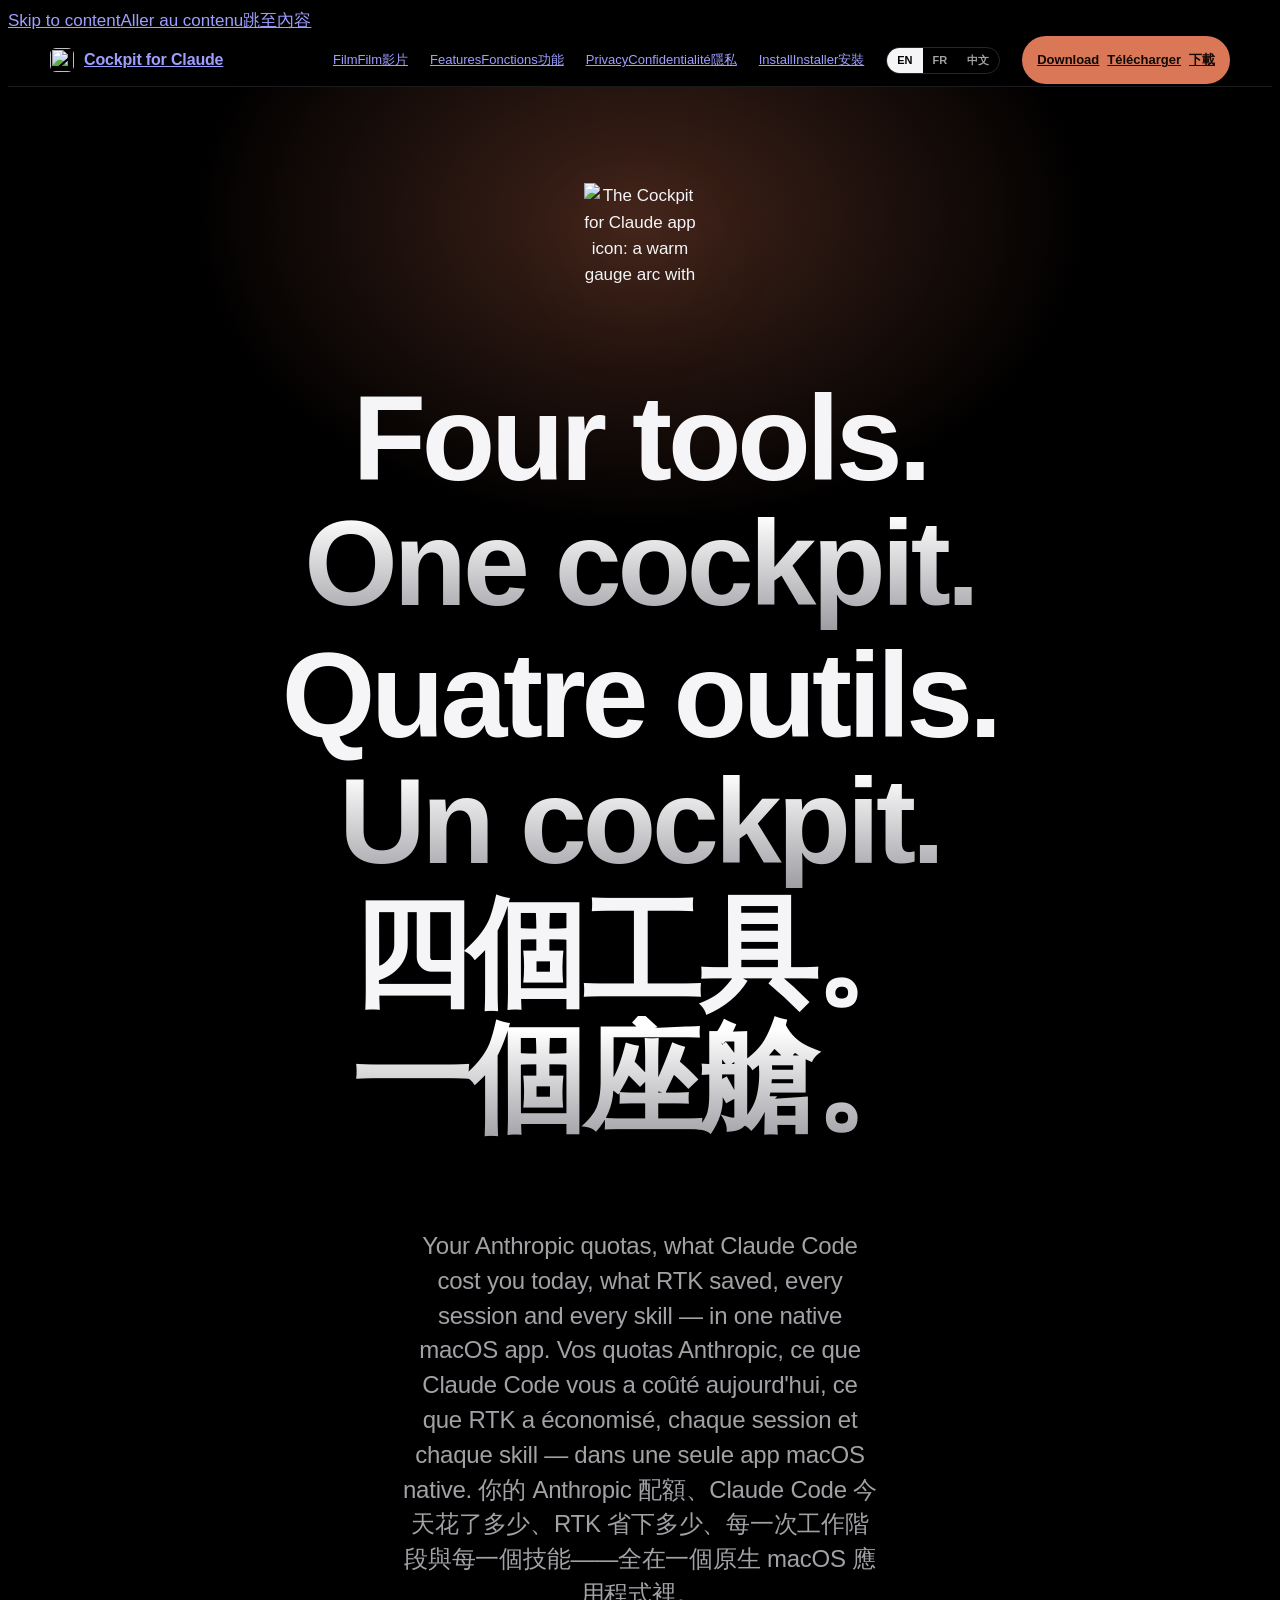
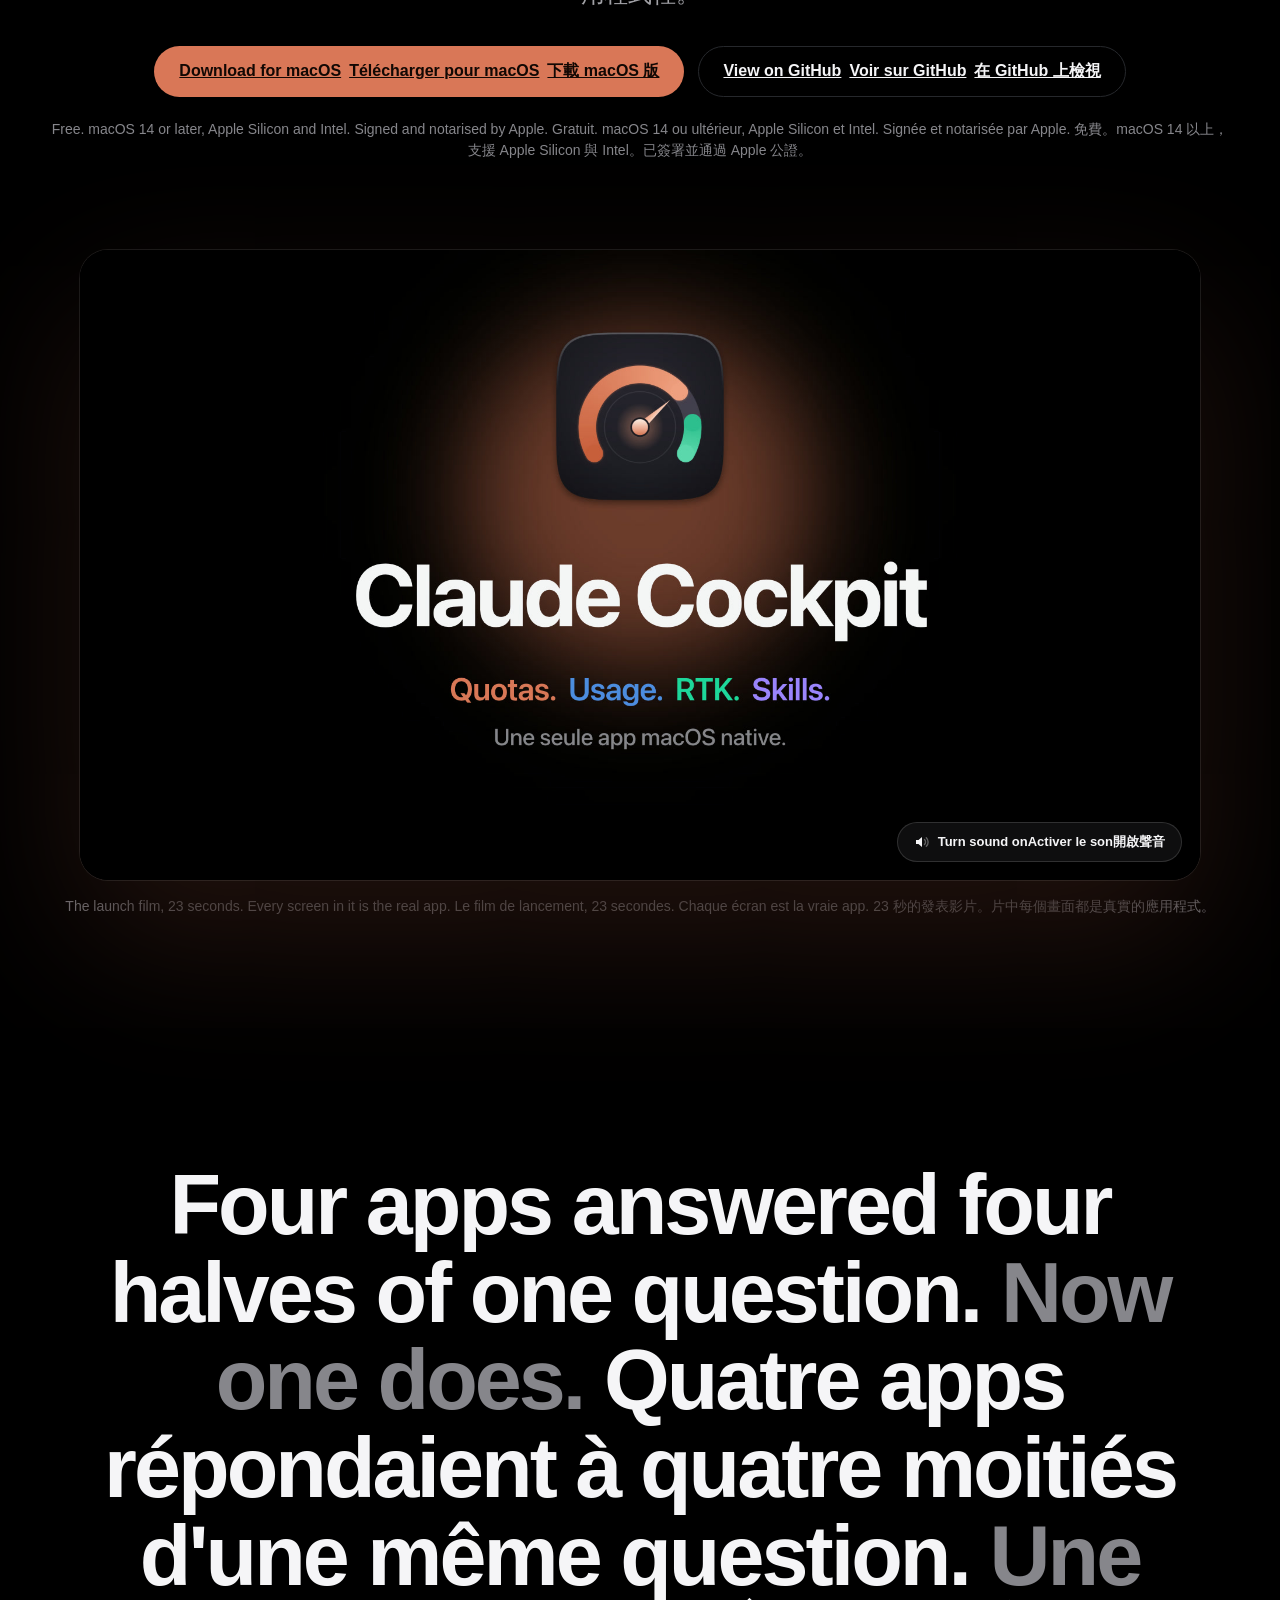
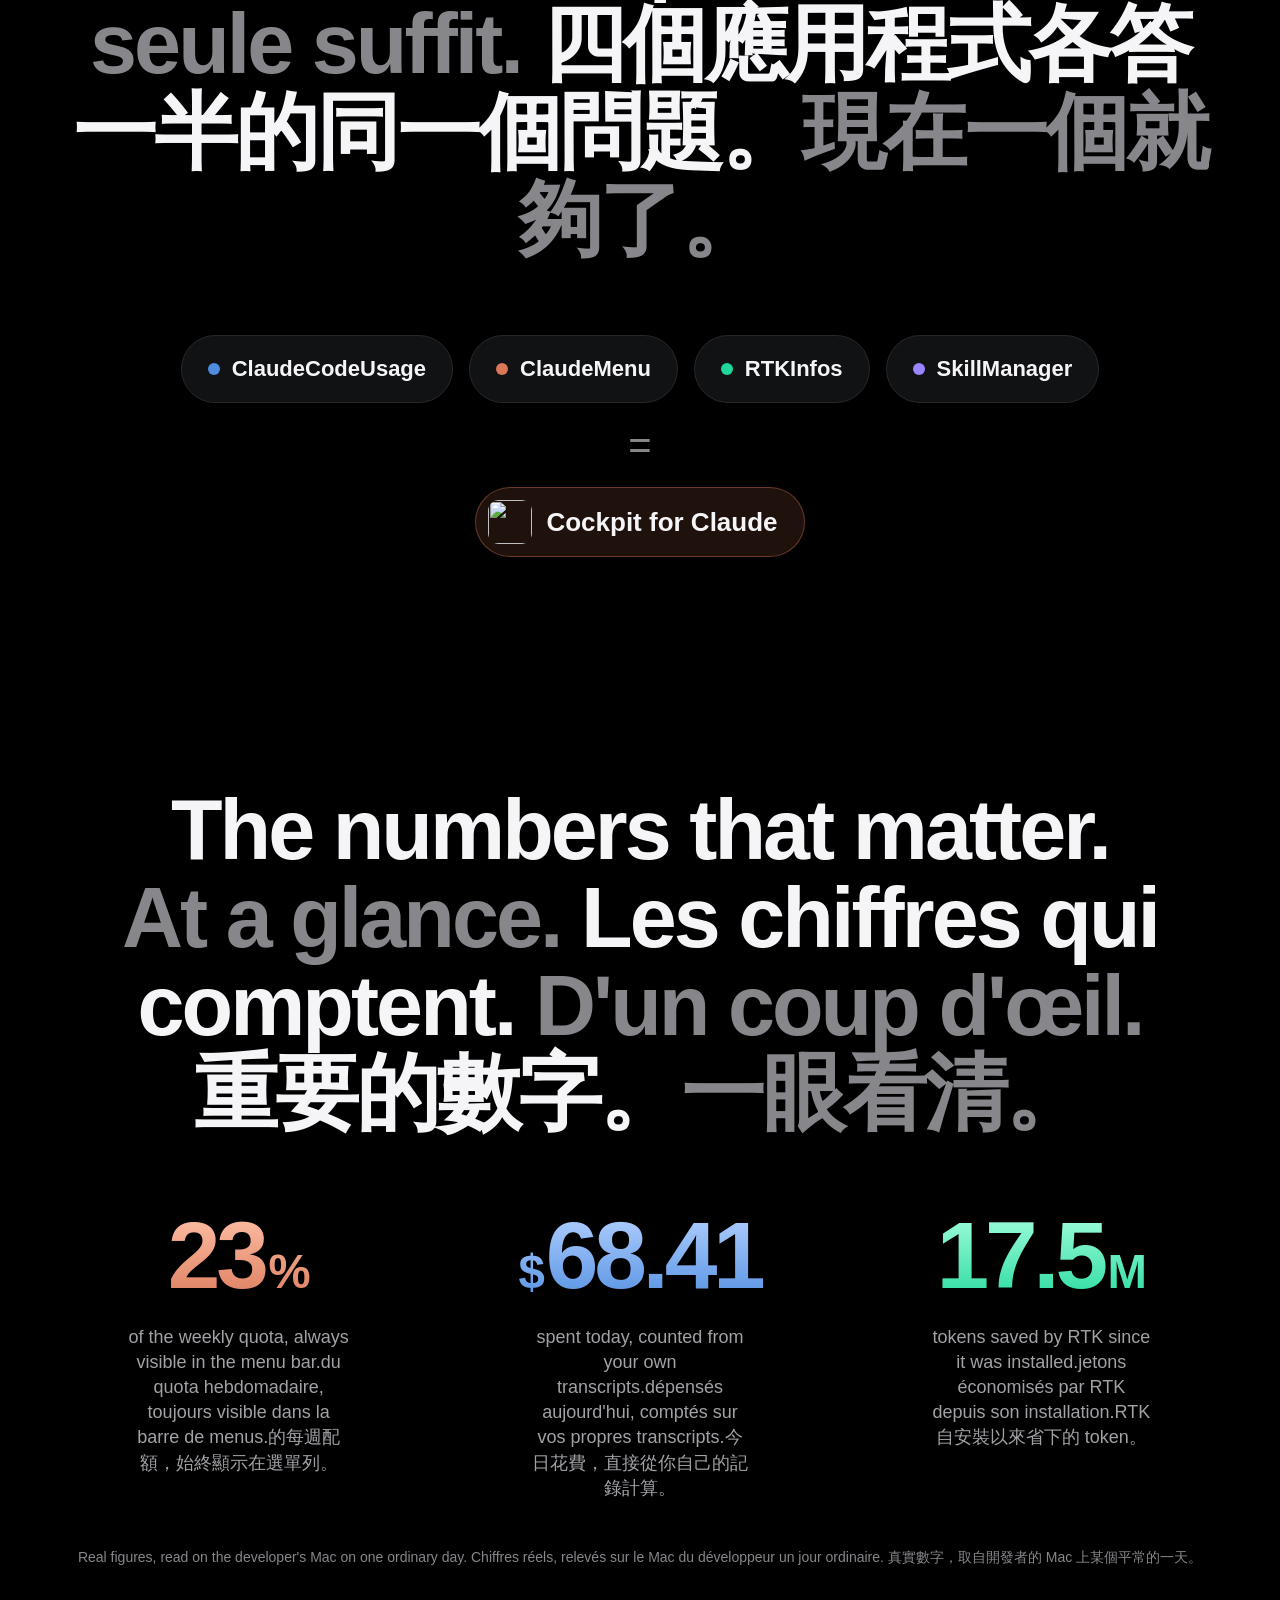
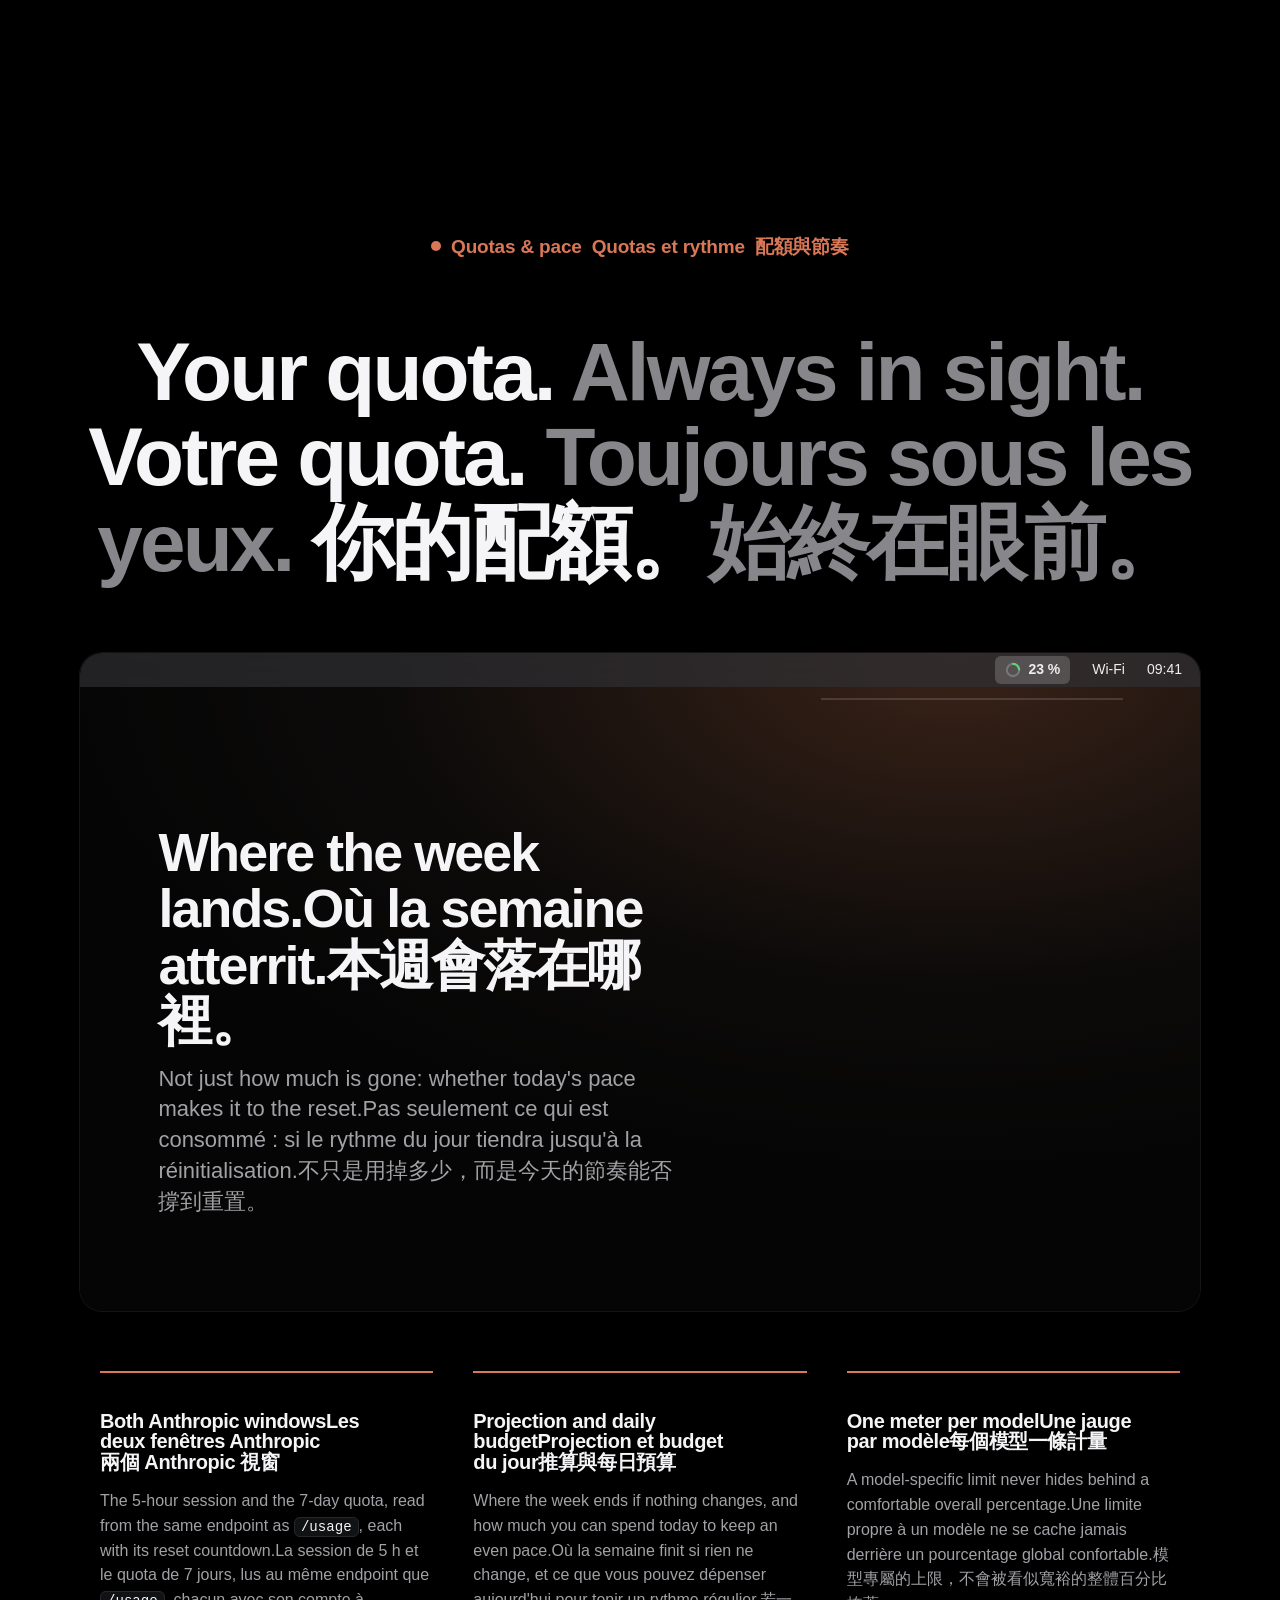
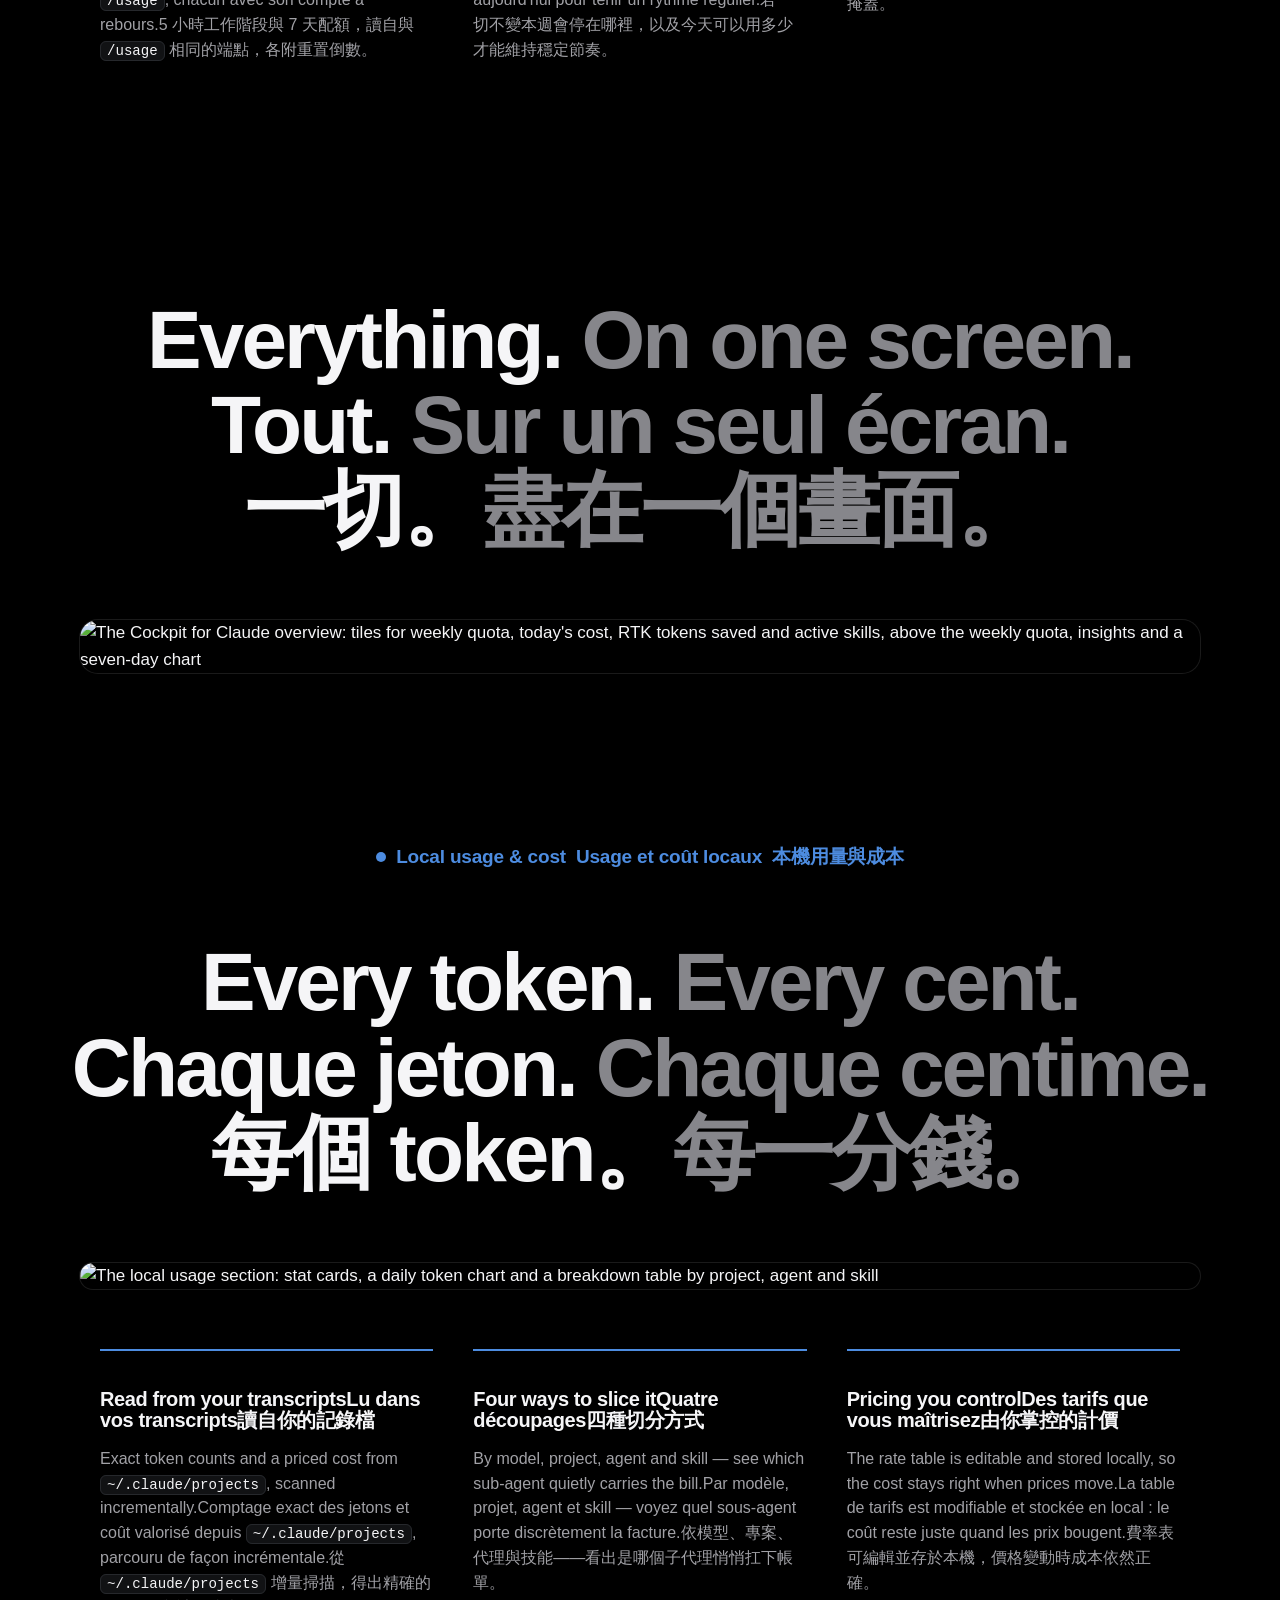
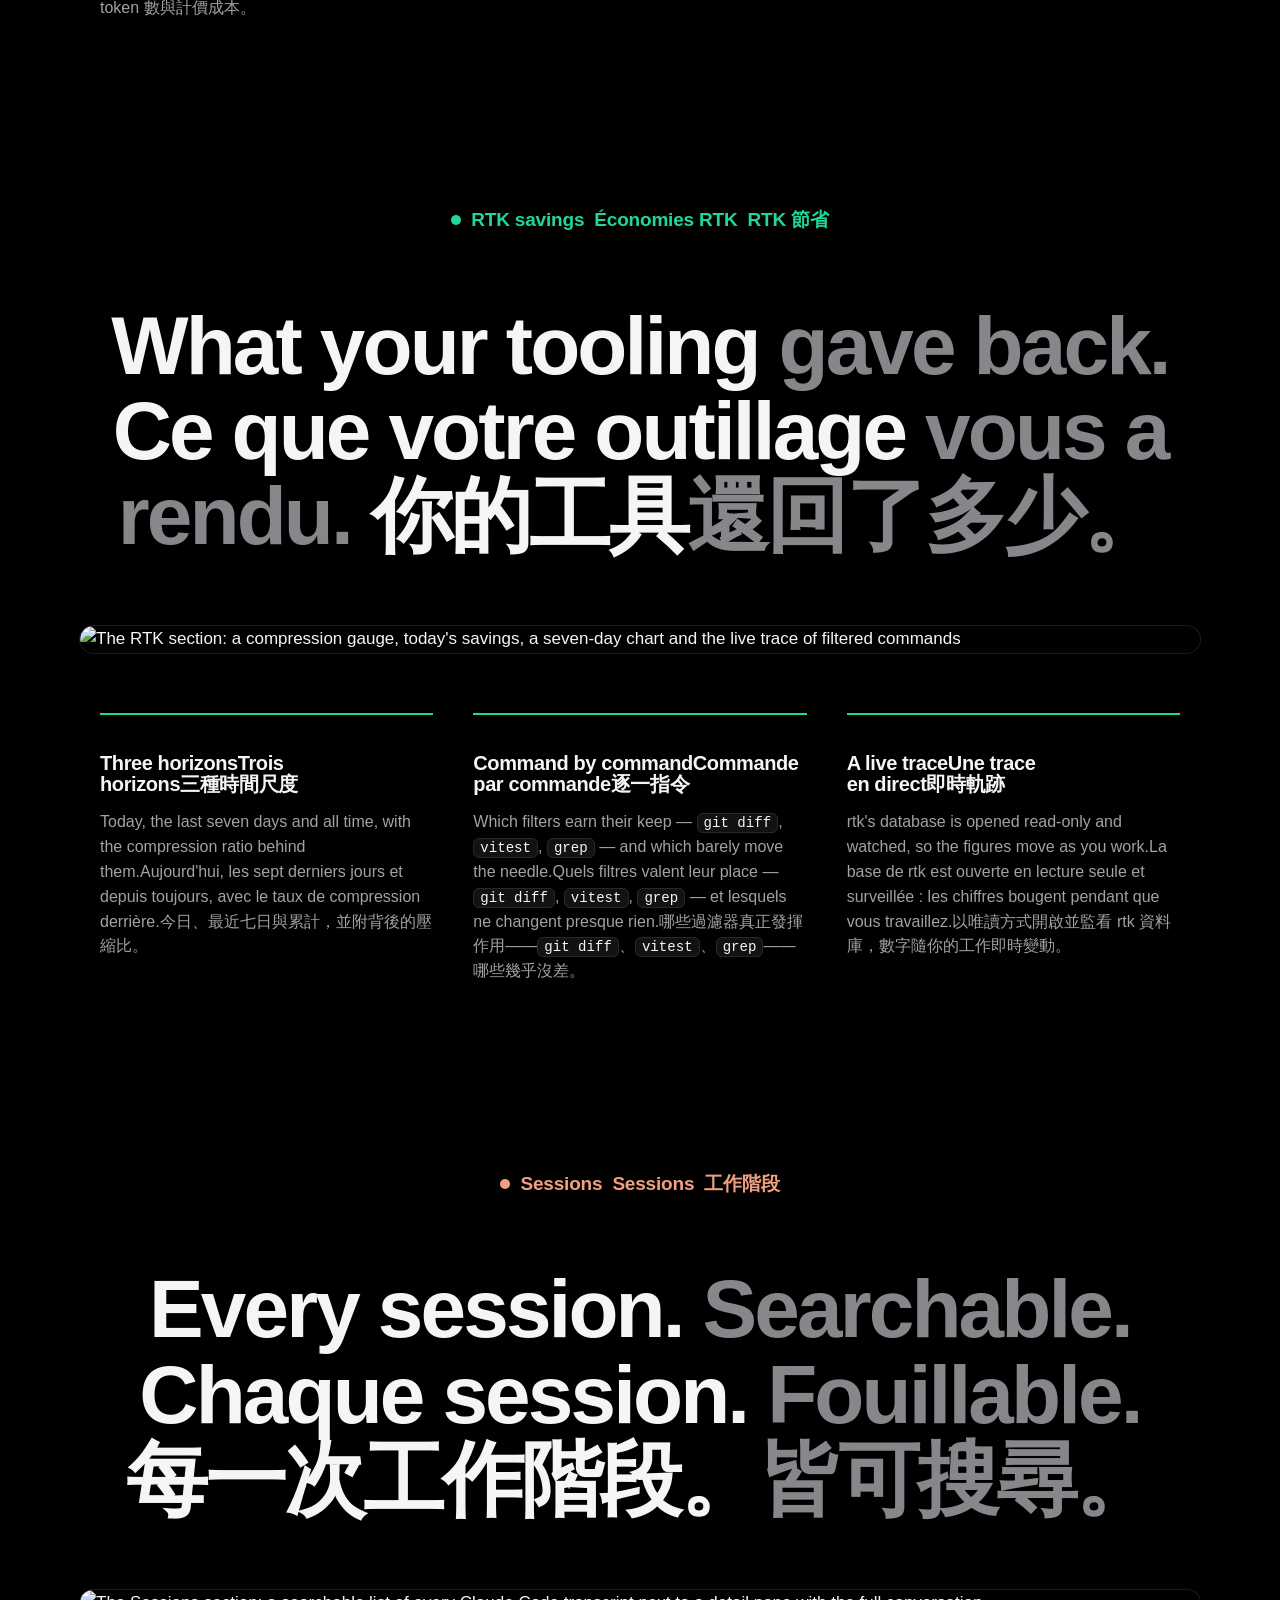
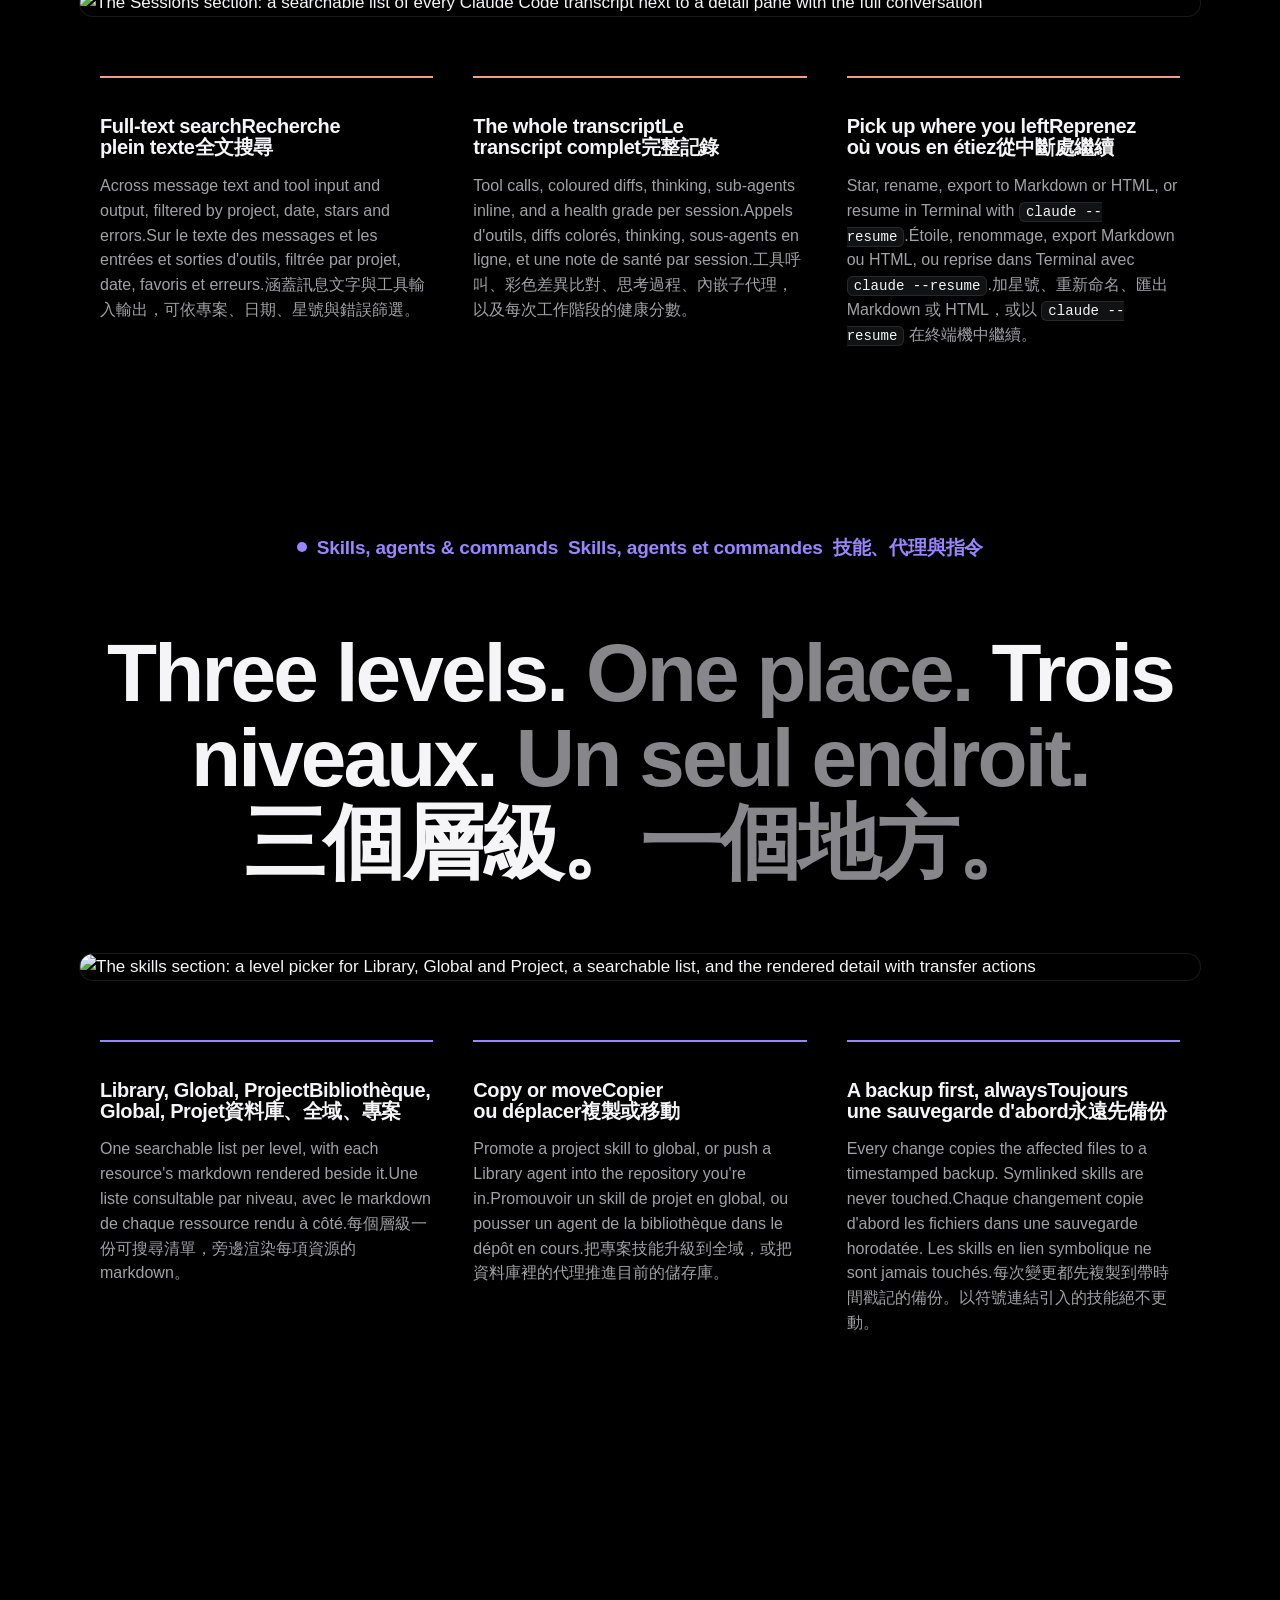
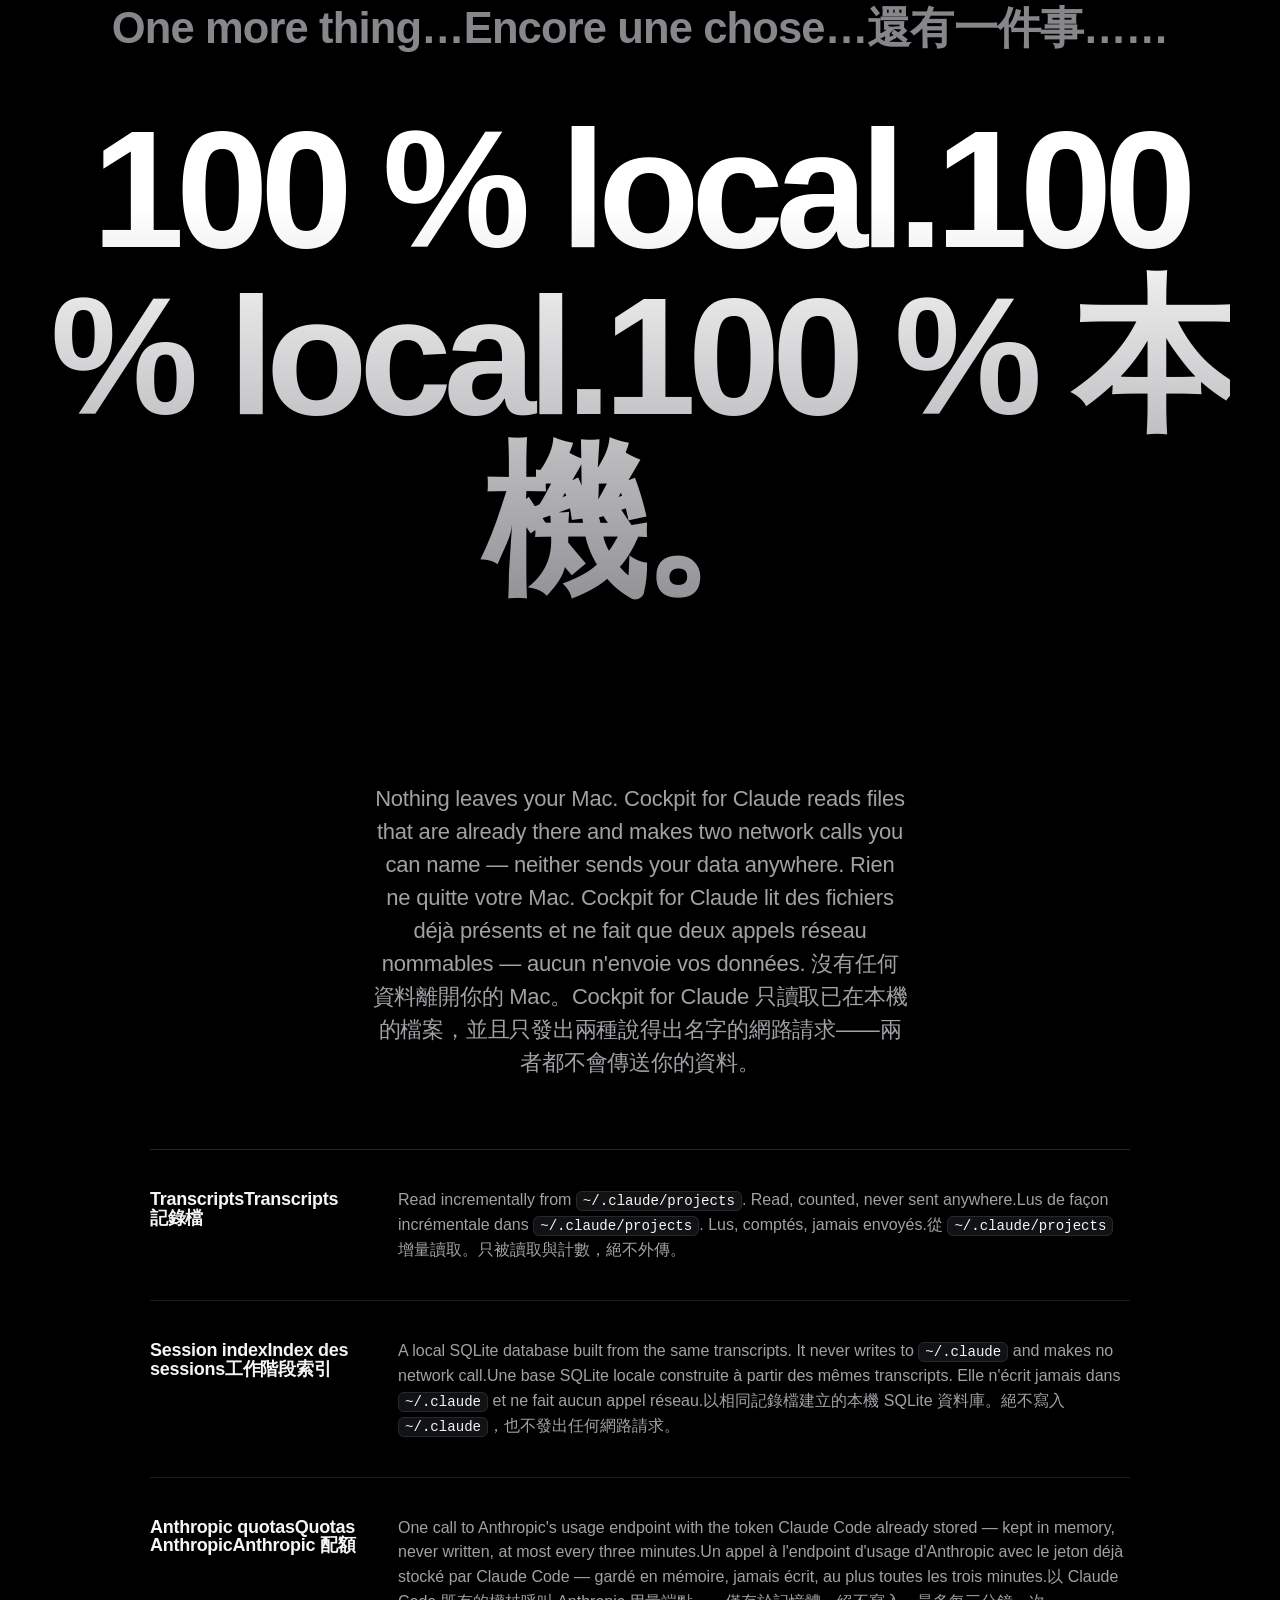
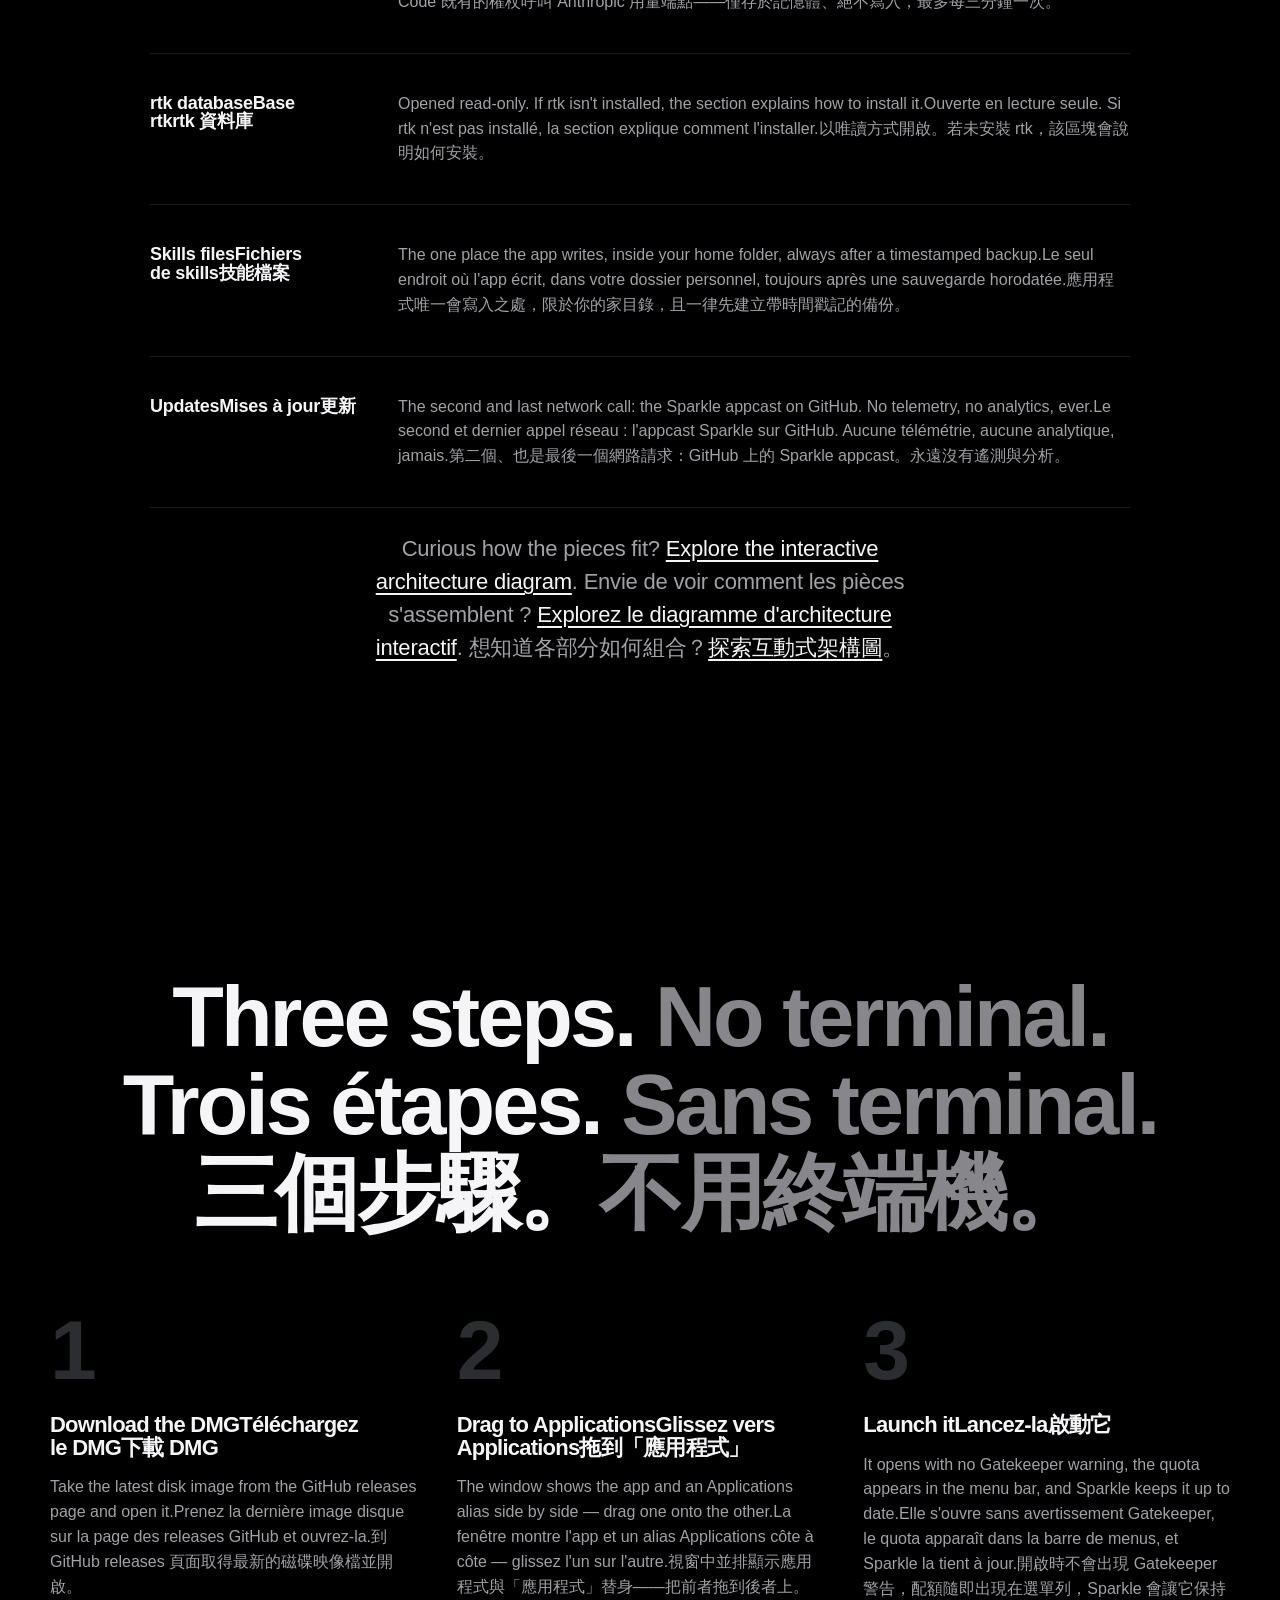
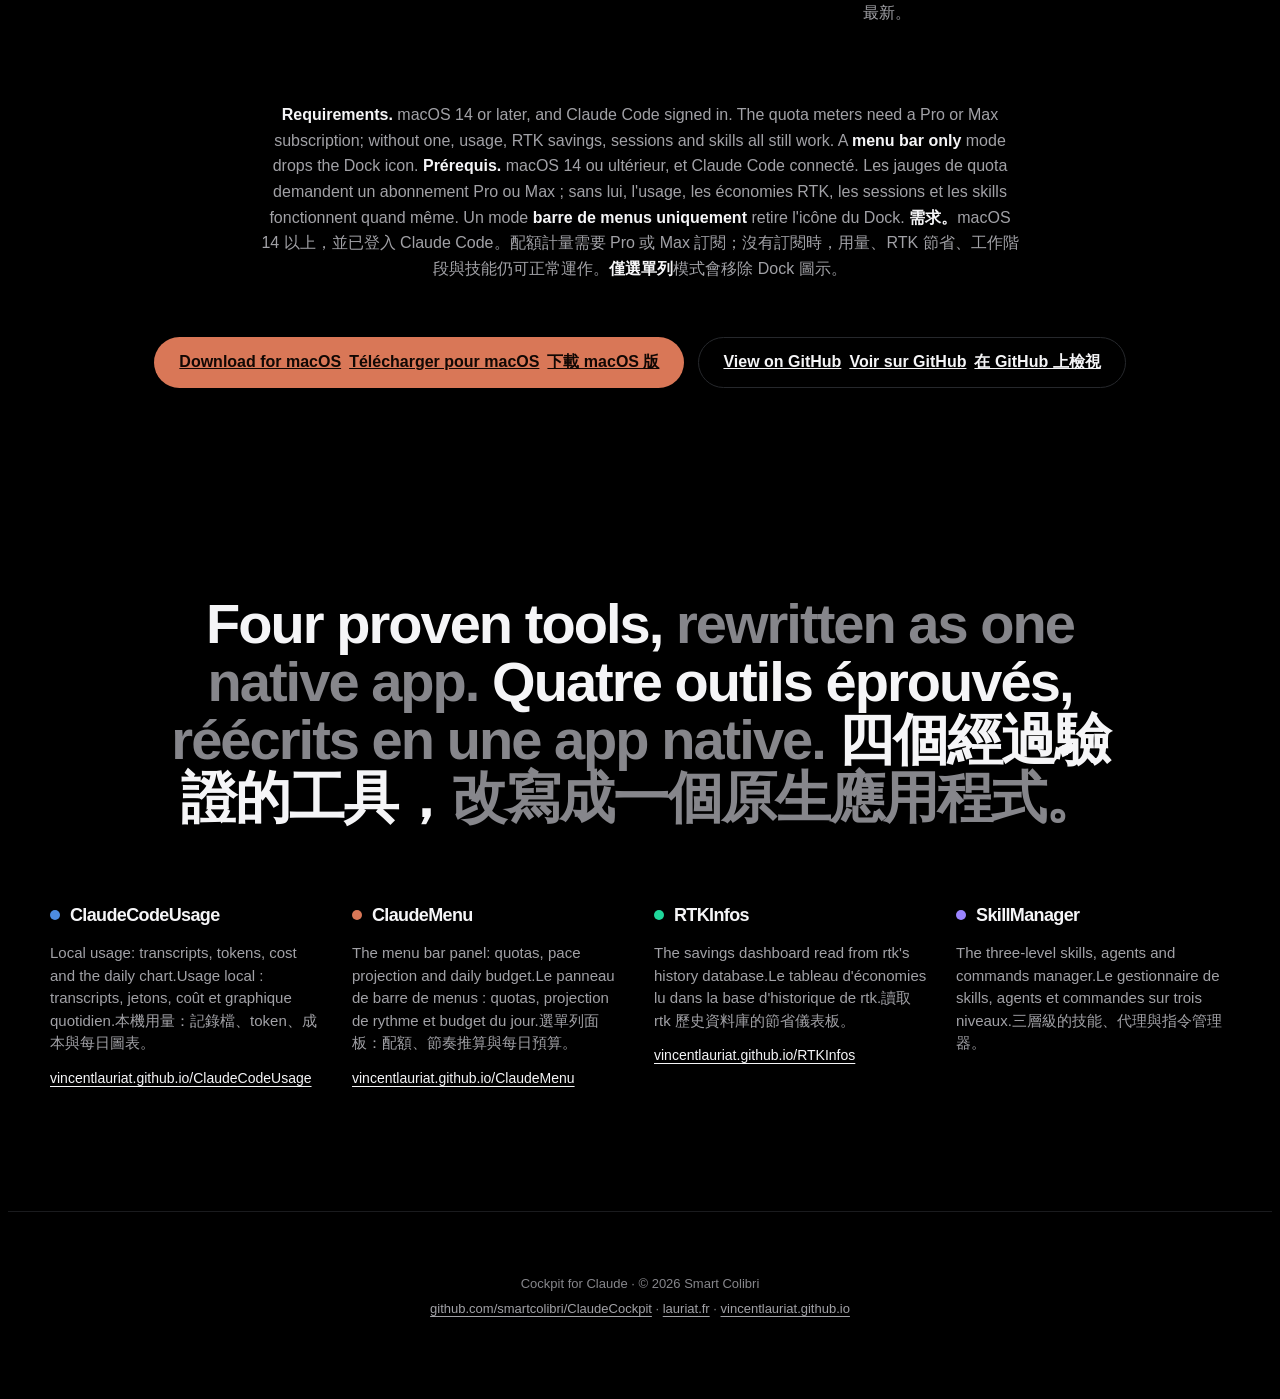
==== commit 4de99a7d: "chore: rebrand to Cockpit for Claude under Smart Colibri - product name Cockpit for Claude, bundle I" ====
--- a/docs/index.html
+++ b/docs/index.html
@@ -3,19 +3,19 @@
 <head>
 <meta charset="utf-8">
 <meta name="viewport" content="width=device-width, initial-scale=1">
-<title>Claude Cockpit — The cockpit for Claude Code on macOS</title>
-<meta name="description" content="Four tools, one cockpit. A native macOS app that puts your Anthropic quotas and pace, your local Claude Code usage and cost, your RTK token savings, your sessions and your skills, agents and commands in one place. 100 % local. Free and open source (MIT).">
-<meta property="og:title" content="Claude Cockpit — Four tools. One cockpit.">
+<title>Cockpit for Claude — The cockpit for Claude Code on macOS</title>
+<meta name="description" content="Four tools, one cockpit. A native macOS app that puts your Anthropic quotas and pace, your local Claude Code usage and cost, your RTK token savings, your sessions and your skills, agents and commands in one place. 100 % local. Free.">
+<meta property="og:title" content="Cockpit for Claude — Four tools. One cockpit.">
 <meta property="og:description" content="Anthropic quotas in the menu bar, today's cost to the cent, RTK savings, every session searchable. One native macOS app, 100 % local.">
 <meta property="og:type" content="website">
-<meta property="og:url" content="https://vincentlauriat.github.io/ClaudeCockpit/">
-<meta property="og:image" content="https://vincentlauriat.github.io/ClaudeCockpit/assets/claude-cockpit-keynote.jpg">
+<meta property="og:url" content="https://smartcolibri.github.io/ClaudeCockpit/">
+<meta property="og:image" content="https://smartcolibri.github.io/ClaudeCockpit/assets/claude-cockpit-keynote.jpg">
 <meta property="og:image:width" content="1920">
 <meta property="og:image:height" content="1080">
-<meta property="og:video" content="https://vincentlauriat.github.io/ClaudeCockpit/assets/claude-cockpit-keynote.mp4">
+<meta property="og:video" content="https://smartcolibri.github.io/ClaudeCockpit/assets/claude-cockpit-keynote.mp4">
 <meta property="og:video:type" content="video/mp4">
 <meta name="twitter:card" content="summary_large_image">
-<meta name="twitter:image" content="https://vincentlauriat.github.io/ClaudeCockpit/assets/claude-cockpit-keynote.jpg">
+<meta name="twitter:image" content="https://smartcolibri.github.io/ClaudeCockpit/assets/claude-cockpit-keynote.jpg">
 <meta name="theme-color" content="#000000">
 <meta name="color-scheme" content="dark">
 <link rel="icon" type="image/png" href="assets/icon-256.png">
@@ -23,7 +23,7 @@
 <link rel="stylesheet" href="assets/base.css">
 <style>
   /* ----------------------------------------------------------------------
-     Claude Cockpit — landing « Keynote ».
+     Cockpit for Claude — landing « Keynote ».
      Même grammaire que le film de lancement (assets/claude-cockpit-keynote.mp4) :
      scène noire, typographie système très grande, une idée par écran.
      Chaque instrument garde la teinte qu'il a dans l'app (Theme.swift) :
@@ -217,7 +217,7 @@
 <a class="skip" href="#top"><span class="en">Skip to content</span><span class="fr">Aller au contenu</span><span class="zh">跳至內容</span></a>
 
 <nav><div class="wrap">
-  <a class="brand" href="#top"><img src="assets/icon-256.png" alt=""><span class="bname">Claude Cockpit</span></a>
+  <a class="brand" href="#top"><img src="assets/icon-256.png" alt=""><span class="bname">Cockpit for Claude</span></a>
   <div class="nav-links">
     <a href="#film"><span class="en">Film</span><span class="fr">Film</span><span class="zh">影片</span></a>
     <a href="#quotas"><span class="en">Features</span><span class="fr">Fonctions</span><span class="zh">功能</span></a>
@@ -228,12 +228,12 @@
       <button type="button" data-lang="fr" aria-pressed="false" onclick="setLang('fr')">FR</button>
       <button type="button" data-lang="zh" aria-pressed="false" onclick="setLang('zh')">中文</button>
     </div>
-    <a class="btn btn-primary btn-sm" href="https://github.com/vincentlauriat/ClaudeCockpit/releases/latest"><span class="en">Download</span><span class="fr">Télécharger</span><span class="zh">下載</span></a>
+    <a class="btn btn-primary btn-sm" href="https://github.com/smartcolibri/ClaudeCockpit/releases/latest"><span class="en">Download</span><span class="fr">Télécharger</span><span class="zh">下載</span></a>
   </div>
 </div></nav>
 
 <header id="top"><div class="wrap">
-  <img class="heroicon" src="assets/icon-256.png" alt="The Claude Cockpit app icon: a warm gauge arc with its needle on a dark rounded square">
+  <img class="heroicon" src="assets/icon-256.png" alt="The Cockpit for Claude app icon: a warm gauge arc with its needle on a dark rounded square">
   <h1>
     <span class="en">Four tools.<span class="l2">One cockpit.</span></span>
     <span class="fr">Quatre outils.<span class="l2">Un cockpit.</span></span>
@@ -245,13 +245,13 @@
     <span class="zh">你的 Anthropic 配額、Claude Code 今天花了多少、RTK 省下多少、每一次工作階段與每一個技能——全在一個原生 macOS 應用程式裡。</span>
   </p>
   <div class="cta">
-    <a class="btn btn-primary" href="https://github.com/vincentlauriat/ClaudeCockpit/releases/latest"><span class="en">Download for macOS</span><span class="fr">Télécharger pour macOS</span><span class="zh">下載 macOS 版</span></a>
-    <a class="btn btn-ghost" href="https://github.com/vincentlauriat/ClaudeCockpit"><span class="en">View on GitHub</span><span class="fr">Voir sur GitHub</span><span class="zh">在 GitHub 上檢視</span></a>
+    <a class="btn btn-primary" href="https://github.com/smartcolibri/ClaudeCockpit/releases/latest"><span class="en">Download for macOS</span><span class="fr">Télécharger pour macOS</span><span class="zh">下載 macOS 版</span></a>
+    <a class="btn btn-ghost" href="https://github.com/smartcolibri/ClaudeCockpit"><span class="en">View on GitHub</span><span class="fr">Voir sur GitHub</span><span class="zh">在 GitHub 上檢視</span></a>
   </div>
   <p class="fineprint">
-    <span class="en">Free and open source (MIT). macOS 14 or later, Apple Silicon and Intel. Signed and notarised by Apple.</span>
-    <span class="fr">Gratuit et open source (MIT). macOS 14 ou ultérieur, Apple Silicon et Intel. Signée et notarisée par Apple.</span>
-    <span class="zh">免費開源（MIT）。macOS 14 以上，支援 Apple Silicon 與 Intel。已簽署並通過 Apple 公證。</span>
+    <span class="en">Free. macOS 14 or later, Apple Silicon and Intel. Signed and notarised by Apple.</span>
+    <span class="fr">Gratuit. macOS 14 ou ultérieur, Apple Silicon et Intel. Signée et notarisée par Apple.</span>
+    <span class="zh">免費。macOS 14 以上，支援 Apple Silicon 與 Intel。已簽署並通過 Apple 公證。</span>
   </p>
 </div></header>
 
@@ -259,7 +259,7 @@
   <div class="film">
     <video id="film-video" src="assets/claude-cockpit-keynote.mp4" poster="assets/claude-cockpit-keynote.jpg"
            muted loop playsinline preload="metadata"
-           aria-label="Claude Cockpit launch film, 23 seconds: four tools become one cockpit, the menu bar quota, today's cost, RTK savings, the overview, session search, and 100 % local."></video>
+           aria-label="Cockpit for Claude launch film, 23 seconds: four tools become one cockpit, the menu bar quota, today's cost, RTK savings, the overview, session search, and 100 % local."></video>
     <button class="sound" id="sound" type="button" aria-pressed="false">
       <svg viewBox="0 0 16 16" fill="currentColor" aria-hidden="true"><path d="M2 6h2.5L8 3v10L4.5 10H2z"/><path id="wave" d="M10.5 5.5a3.5 3.5 0 0 1 0 5M12.3 3.7a6 6 0 0 1 0 8.6" stroke="currentColor" stroke-width="1.4" fill="none" stroke-linecap="round" opacity=".35"/></svg>
       <span class="lab-on"><span class="en">Turn sound on</span><span class="fr">Activer le son</span><span class="zh">開啟聲音</span></span>
@@ -279,7 +279,7 @@
     <span class="fr">Quatre apps répondaient à quatre moitiés d'une même question. <span class="dim">Une seule suffit.</span></span>
     <span class="zh">四個應用程式各答一半的同一個問題。<span class="dim">現在一個就夠了。</span></span>
   </h2>
-  <div class="merge pre" id="mergeRow" aria-label="ClaudeCodeUsage, ClaudeMenu, RTKInfos and SkillManager merged into Claude Cockpit">
+  <div class="merge pre" id="mergeRow" aria-label="ClaudeCodeUsage, ClaudeMenu, RTKInfos and SkillManager merged into Cockpit for Claude">
     <div class="tools">
     <span class="tool" style="transition-delay:0s"><i style="background:var(--usage)"></i>ClaudeCodeUsage</span>
     <span class="tool" style="transition-delay:.1s"><i style="background:var(--quota)"></i>ClaudeMenu</span>
@@ -287,7 +287,7 @@
     <span class="tool" style="transition-delay:.3s"><i style="background:var(--skills)"></i>SkillManager</span>
     </div>
     <span class="eq" aria-hidden="true">=</span>
-    <span class="result"><img src="assets/icon-256.png" alt="">Claude Cockpit</span>
+    <span class="result"><img src="assets/icon-256.png" alt="">Cockpit for Claude</span>
   </div>
 </div></section>
 
@@ -325,7 +325,7 @@
     <span class="fr">Votre quota. <span class="dim">Toujours sous les yeux.</span></span>
     <span class="zh">你的配額。<span class="dim">始終在眼前。</span></span>
   </h2>
-  <div class="desk" role="img" aria-label="The macOS menu bar showing Claude Cockpit's weekly quota at 23 %, with its panel open below: weekly quota, daily budget and shortcuts">
+  <div class="desk" role="img" aria-label="The macOS menu bar showing Cockpit for Claude's weekly quota at 23 %, with its panel open below: weekly quota, daily budget and shortcuts">
     <div class="menubar">
       <span class="mb-item"><svg width="16" height="16" viewBox="0 0 26 26" aria-hidden="true"><circle cx="13" cy="13" r="10" fill="none" stroke="#777" stroke-width="3.4"/><circle cx="13" cy="13" r="10" fill="none" stroke="#5DD47A" stroke-width="3.4" stroke-dasharray="62.8" stroke-dashoffset="48.4" transform="rotate(-90 13 13)" stroke-linecap="round"/></svg><b>23 %</b></span>
       <span class="opt">Wi‑Fi</span><span class="opt">09:41</span>
@@ -352,7 +352,7 @@
     <span class="fr">Tout. <span class="dim">Sur un seul écran.</span></span>
     <span class="zh">一切。<span class="dim">盡在一個畫面。</span></span>
   </h2>
-  <figure class="shot"><img src="screenshots/overview.png" alt="The Claude Cockpit overview: tiles for weekly quota, today's cost, RTK tokens saved and active skills, above the weekly quota, insights and a seven-day chart" loading="lazy"></figure>
+  <figure class="shot"><img src="screenshots/overview.png" alt="The Cockpit for Claude overview: tiles for weekly quota, today's cost, RTK tokens saved and active skills, above the weekly quota, insights and a seven-day chart" loading="lazy"></figure>
 </div></section>
 
 <section class="slide" id="usage"><div class="wrap">
@@ -431,9 +431,9 @@
   <p class="omt"><span class="en">One more thing…</span><span class="fr">Encore une chose…</span><span class="zh">還有一件事……</span></p>
   <p class="local"><span class="en">100 % local.</span><span class="fr">100 % local.</span><span class="zh">100 % 本機。</span></p>
   <p class="lead">
-    <span class="en">Nothing leaves your Mac. Claude Cockpit reads files that are already there and makes two network calls you can name — neither sends your data anywhere.</span>
-    <span class="fr">Rien ne quitte votre Mac. Claude Cockpit lit des fichiers déjà présents et ne fait que deux appels réseau nommables — aucun n'envoie vos données.</span>
-    <span class="zh">沒有任何資料離開你的 Mac。Claude Cockpit 只讀取已在本機的檔案，並且只發出兩種說得出名字的網路請求——兩者都不會傳送你的資料。</span>
+    <span class="en">Nothing leaves your Mac. Cockpit for Claude reads files that are already there and makes two network calls you can name — neither sends your data anywhere.</span>
+    <span class="fr">Rien ne quitte votre Mac. Cockpit for Claude lit des fichiers déjà présents et ne fait que deux appels réseau nommables — aucun n'envoie vos données.</span>
+    <span class="zh">沒有任何資料離開你的 Mac。Cockpit for Claude 只讀取已在本機的檔案，並且只發出兩種說得出名字的網路請求——兩者都不會傳送你的資料。</span>
   </p>
   <div class="sources">
     <div class="src"><h3><span class="en">Transcripts</span><span class="fr">Transcripts</span><span class="zh">記錄檔</span></h3>
@@ -476,8 +476,8 @@
     <span class="zh"><b>需求。</b>macOS 14 以上，並已登入 Claude Code。配額計量需要 Pro 或 Max 訂閱；沒有訂閱時，用量、RTK 節省、工作階段與技能仍可正常運作。<b>僅選單列</b>模式會移除 Dock 圖示。</span>
   </p>
   <div class="final">
-    <a class="btn btn-primary" href="https://github.com/vincentlauriat/ClaudeCockpit/releases/latest"><span class="en">Download for macOS</span><span class="fr">Télécharger pour macOS</span><span class="zh">下載 macOS 版</span></a>
-    <a class="btn btn-ghost" href="https://github.com/vincentlauriat/ClaudeCockpit"><span class="en">View on GitHub</span><span class="fr">Voir sur GitHub</span><span class="zh">在 GitHub 上檢視</span></a>
+    <a class="btn btn-primary" href="https://github.com/smartcolibri/ClaudeCockpit/releases/latest"><span class="en">Download for macOS</span><span class="fr">Télécharger pour macOS</span><span class="zh">下載 macOS 版</span></a>
+    <a class="btn btn-ghost" href="https://github.com/smartcolibri/ClaudeCockpit"><span class="en">View on GitHub</span><span class="fr">Voir sur GitHub</span><span class="zh">在 GitHub 上檢視</span></a>
   </div>
 </div></section>
 
@@ -503,8 +503,8 @@
 </div></section>
 
 <footer><div class="wrap">
-  Claude Cockpit · <span class="en">MIT License</span><span class="fr">Licence MIT</span><span class="zh">MIT 授權</span> · © 2026 Vincent Lauriat<br>
-  <a href="https://github.com/vincentlauriat/ClaudeCockpit">github.com/vincentlauriat/ClaudeCockpit</a>
+  Cockpit for Claude · © 2026 Smart Colibri<br>
+  <a href="https://github.com/smartcolibri/ClaudeCockpit">github.com/smartcolibri/ClaudeCockpit</a>
   · <a href="https://lauriat.fr">lauriat.fr</a>
   · <a href="https://vincentlauriat.github.io">vincentlauriat.github.io</a>
 </div></footer>
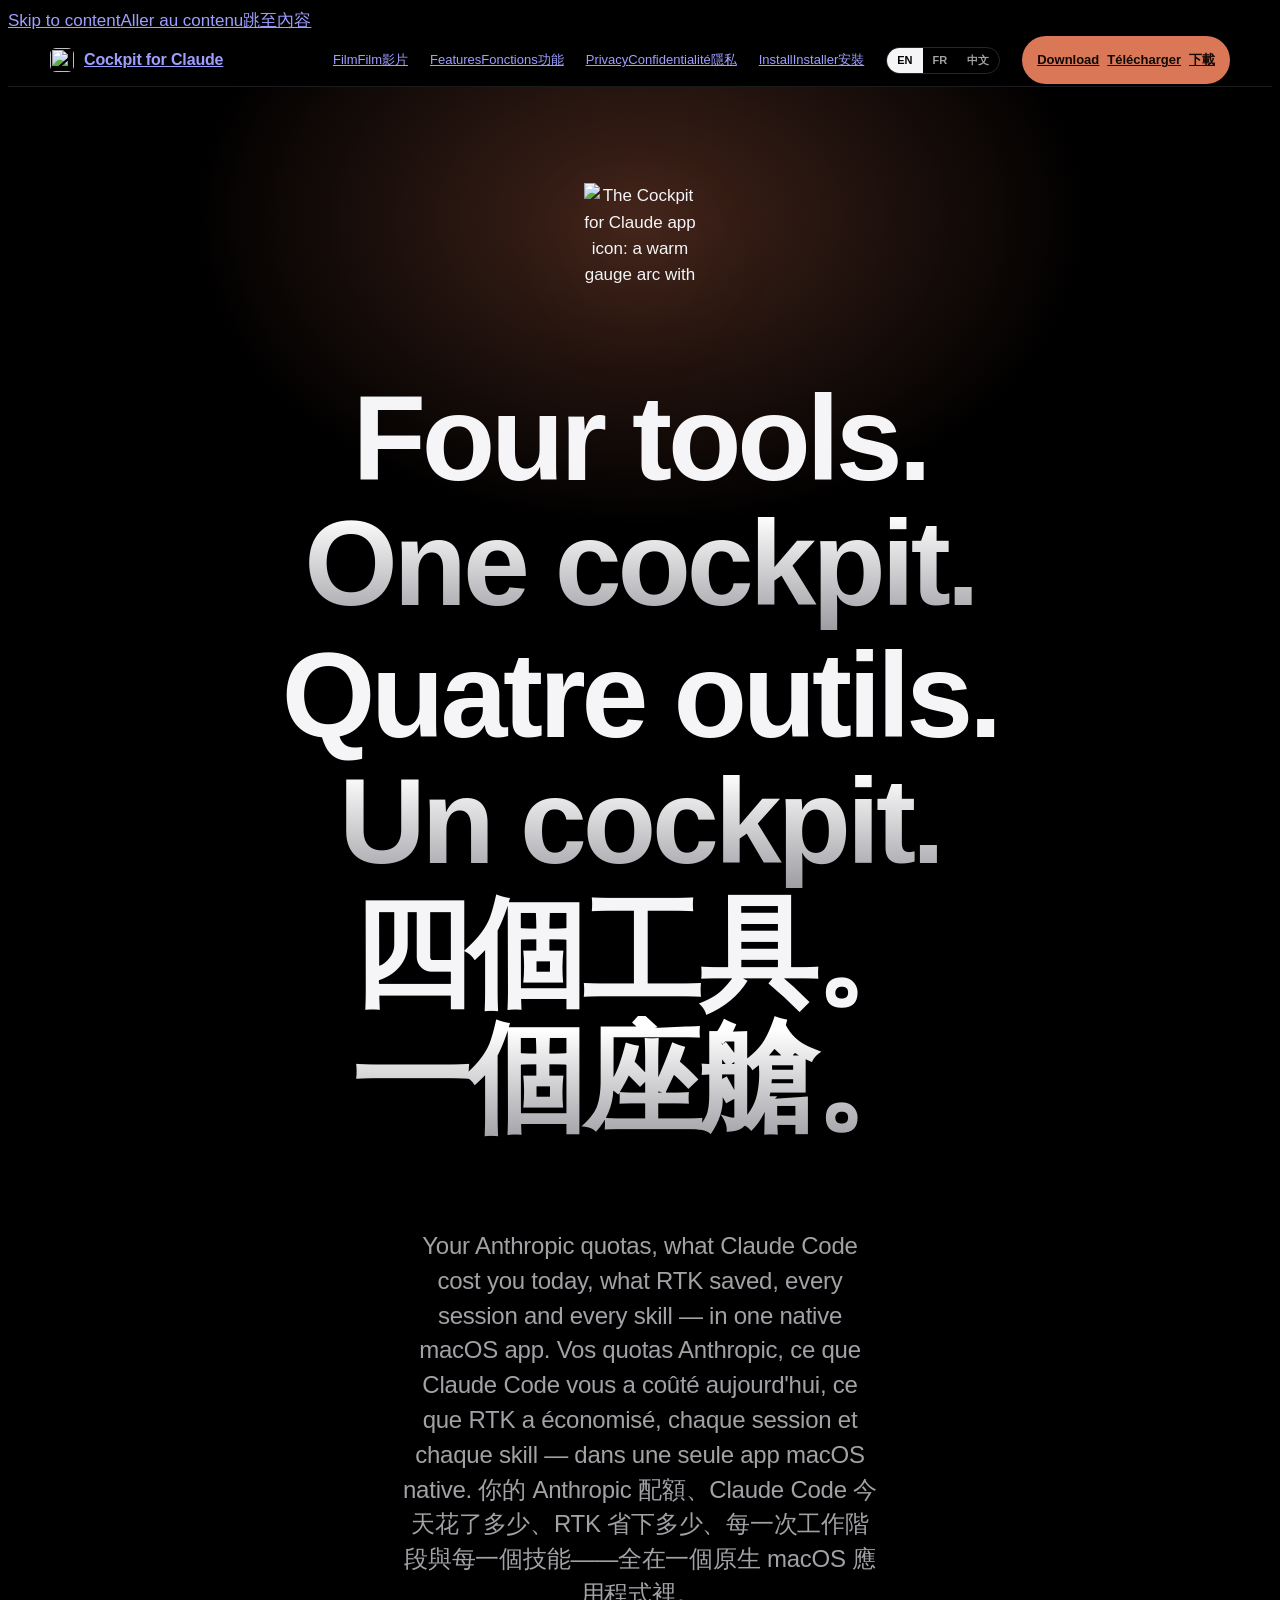
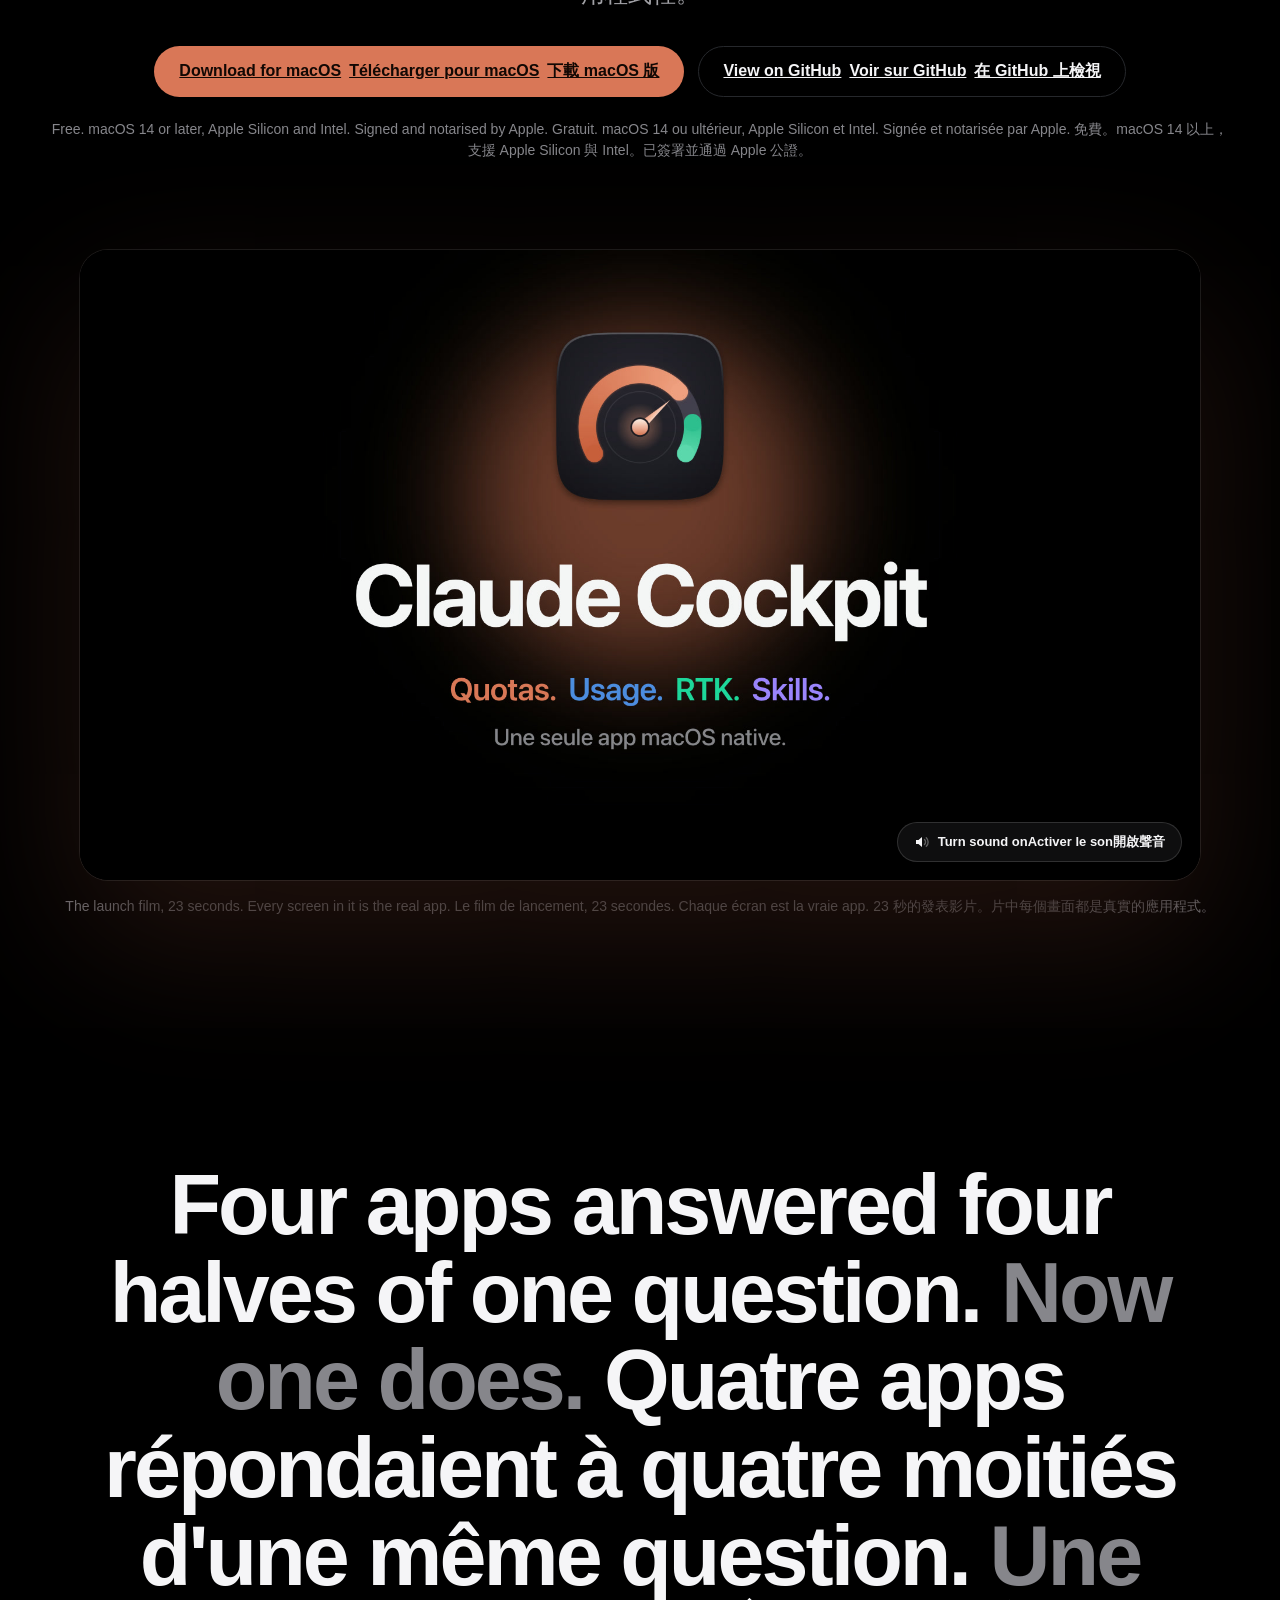
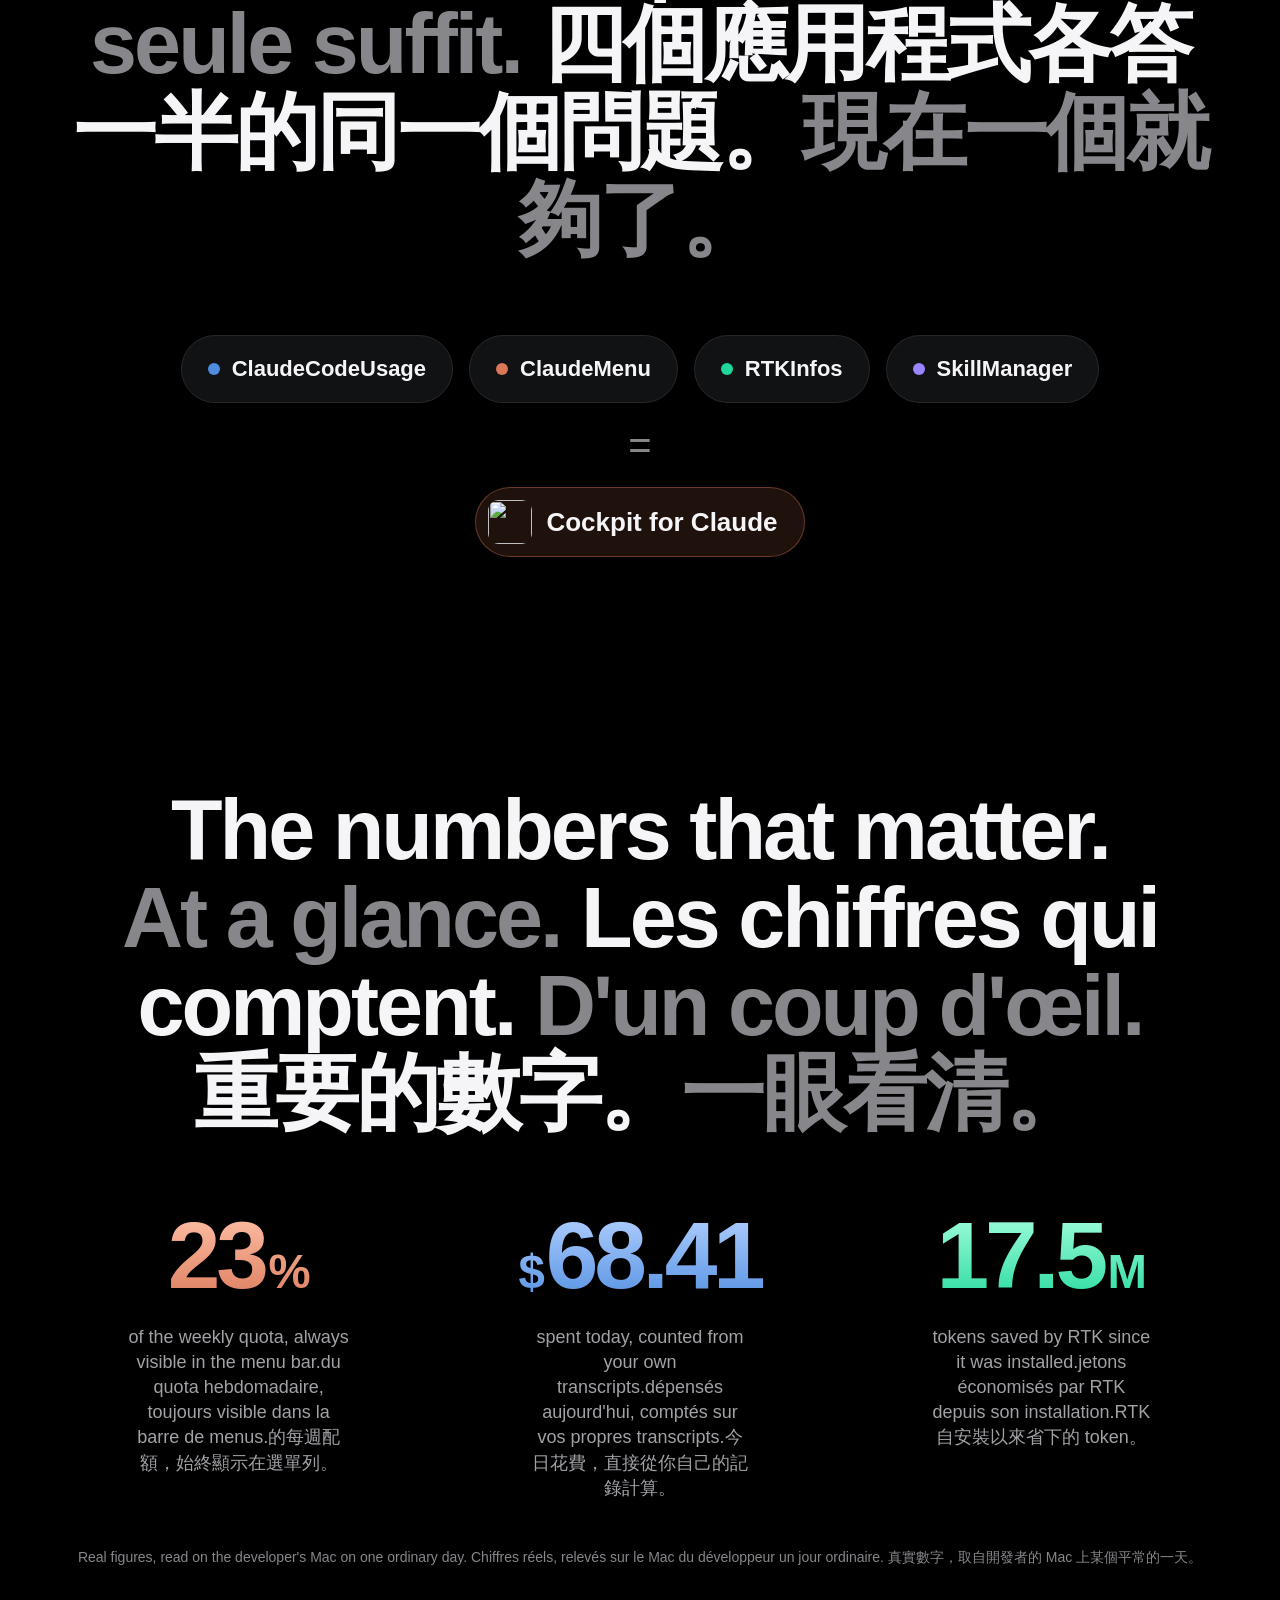
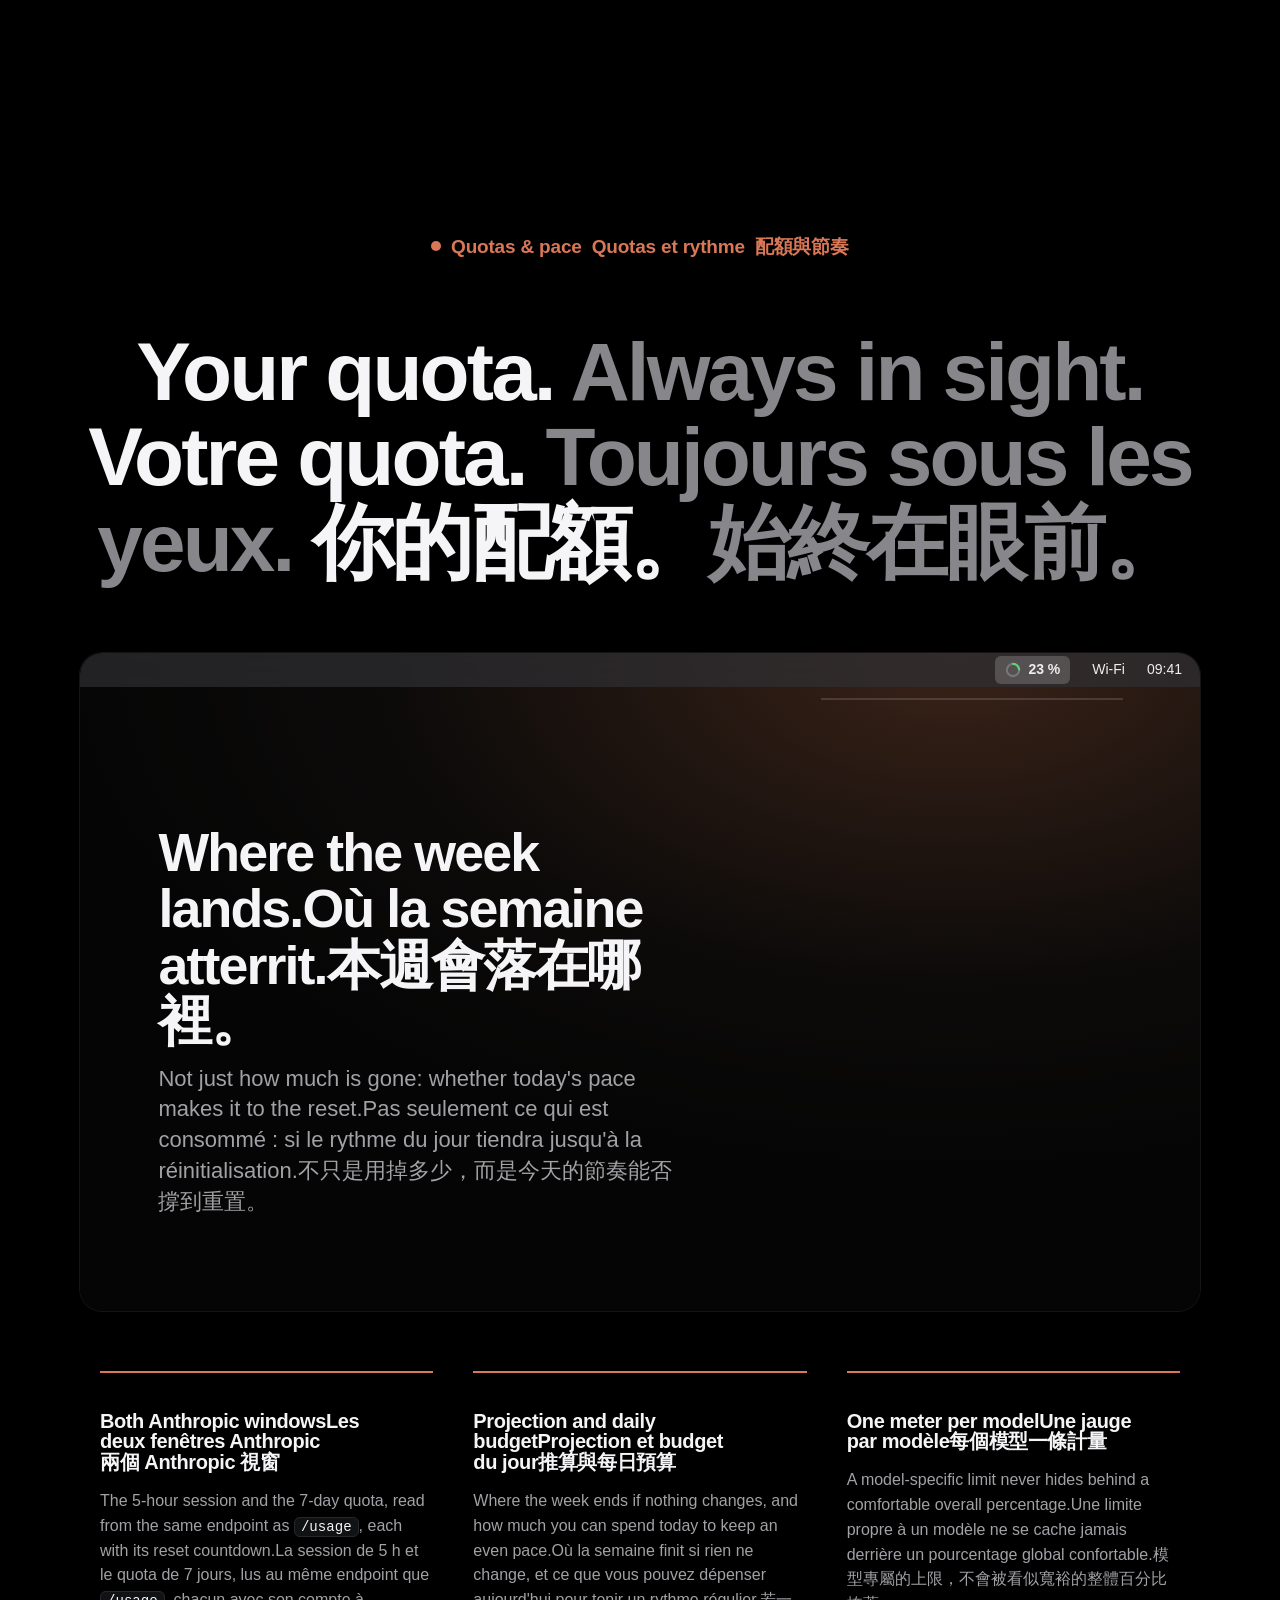
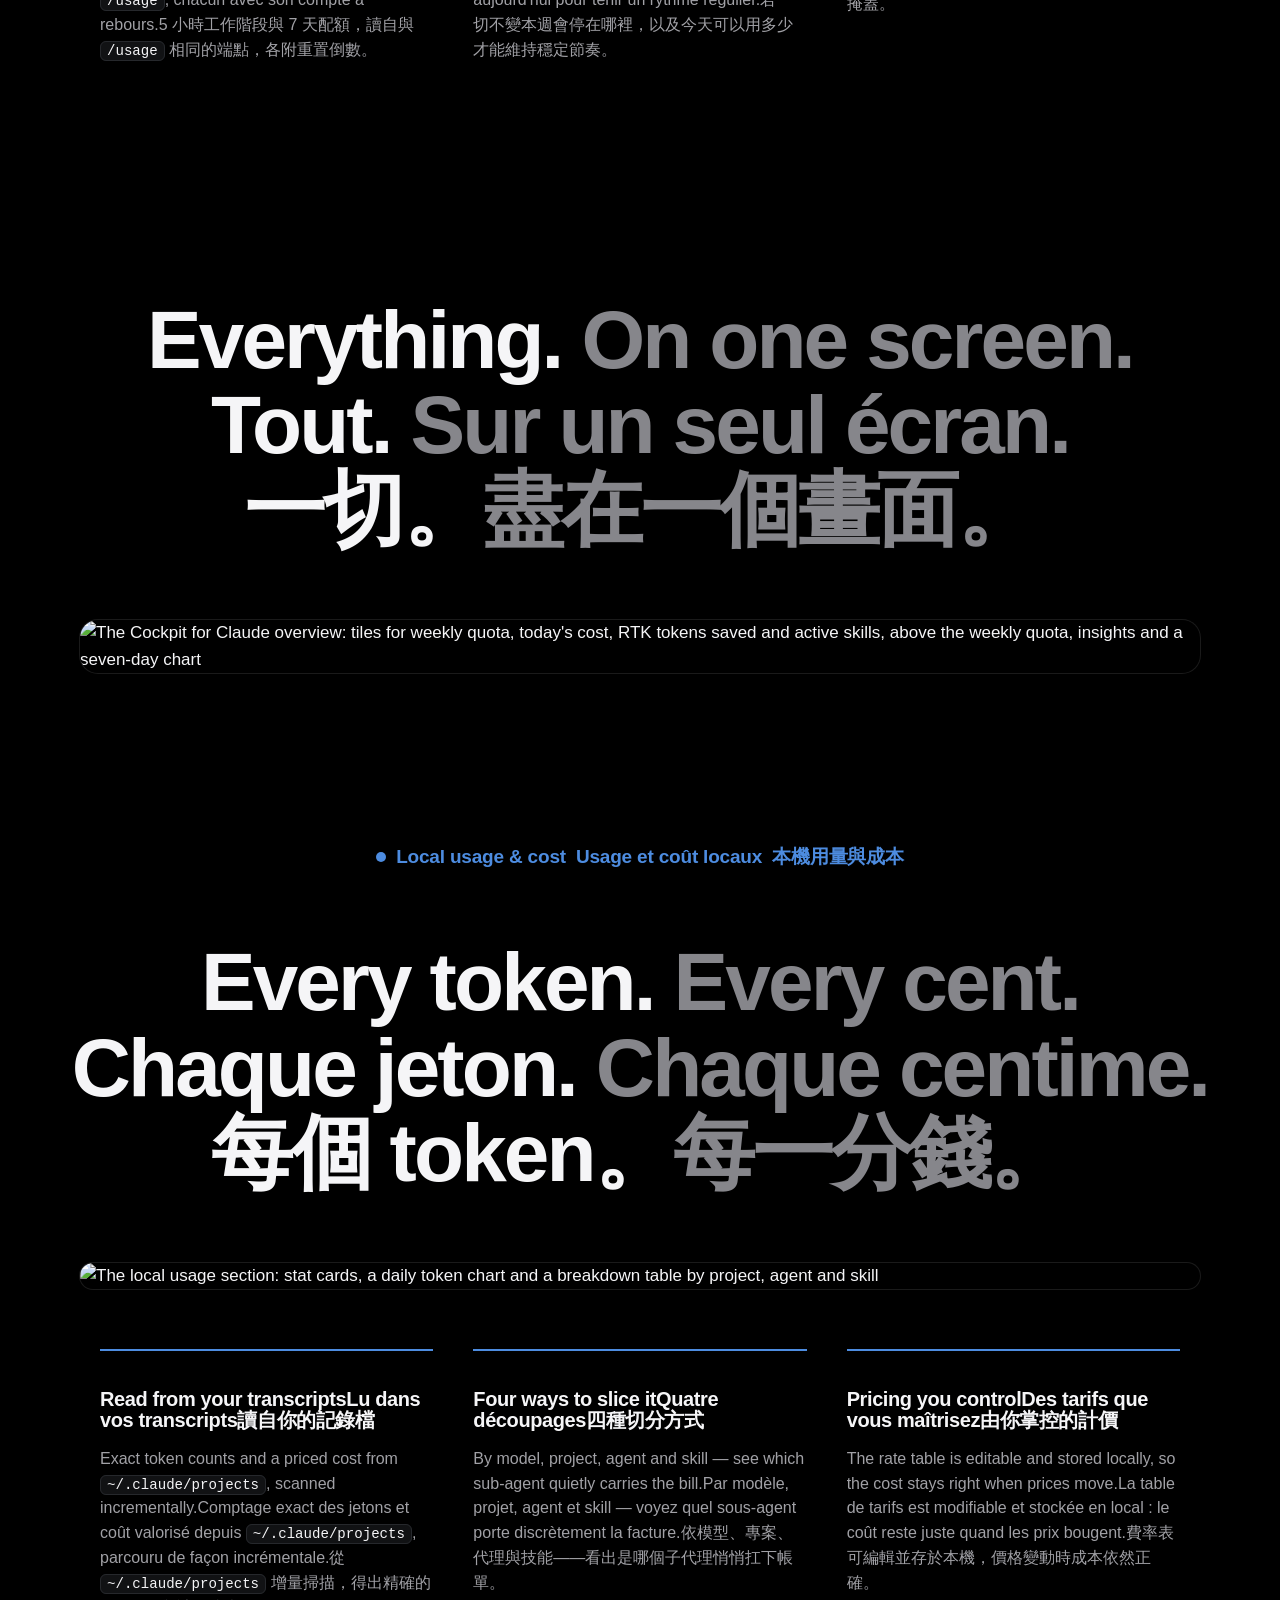
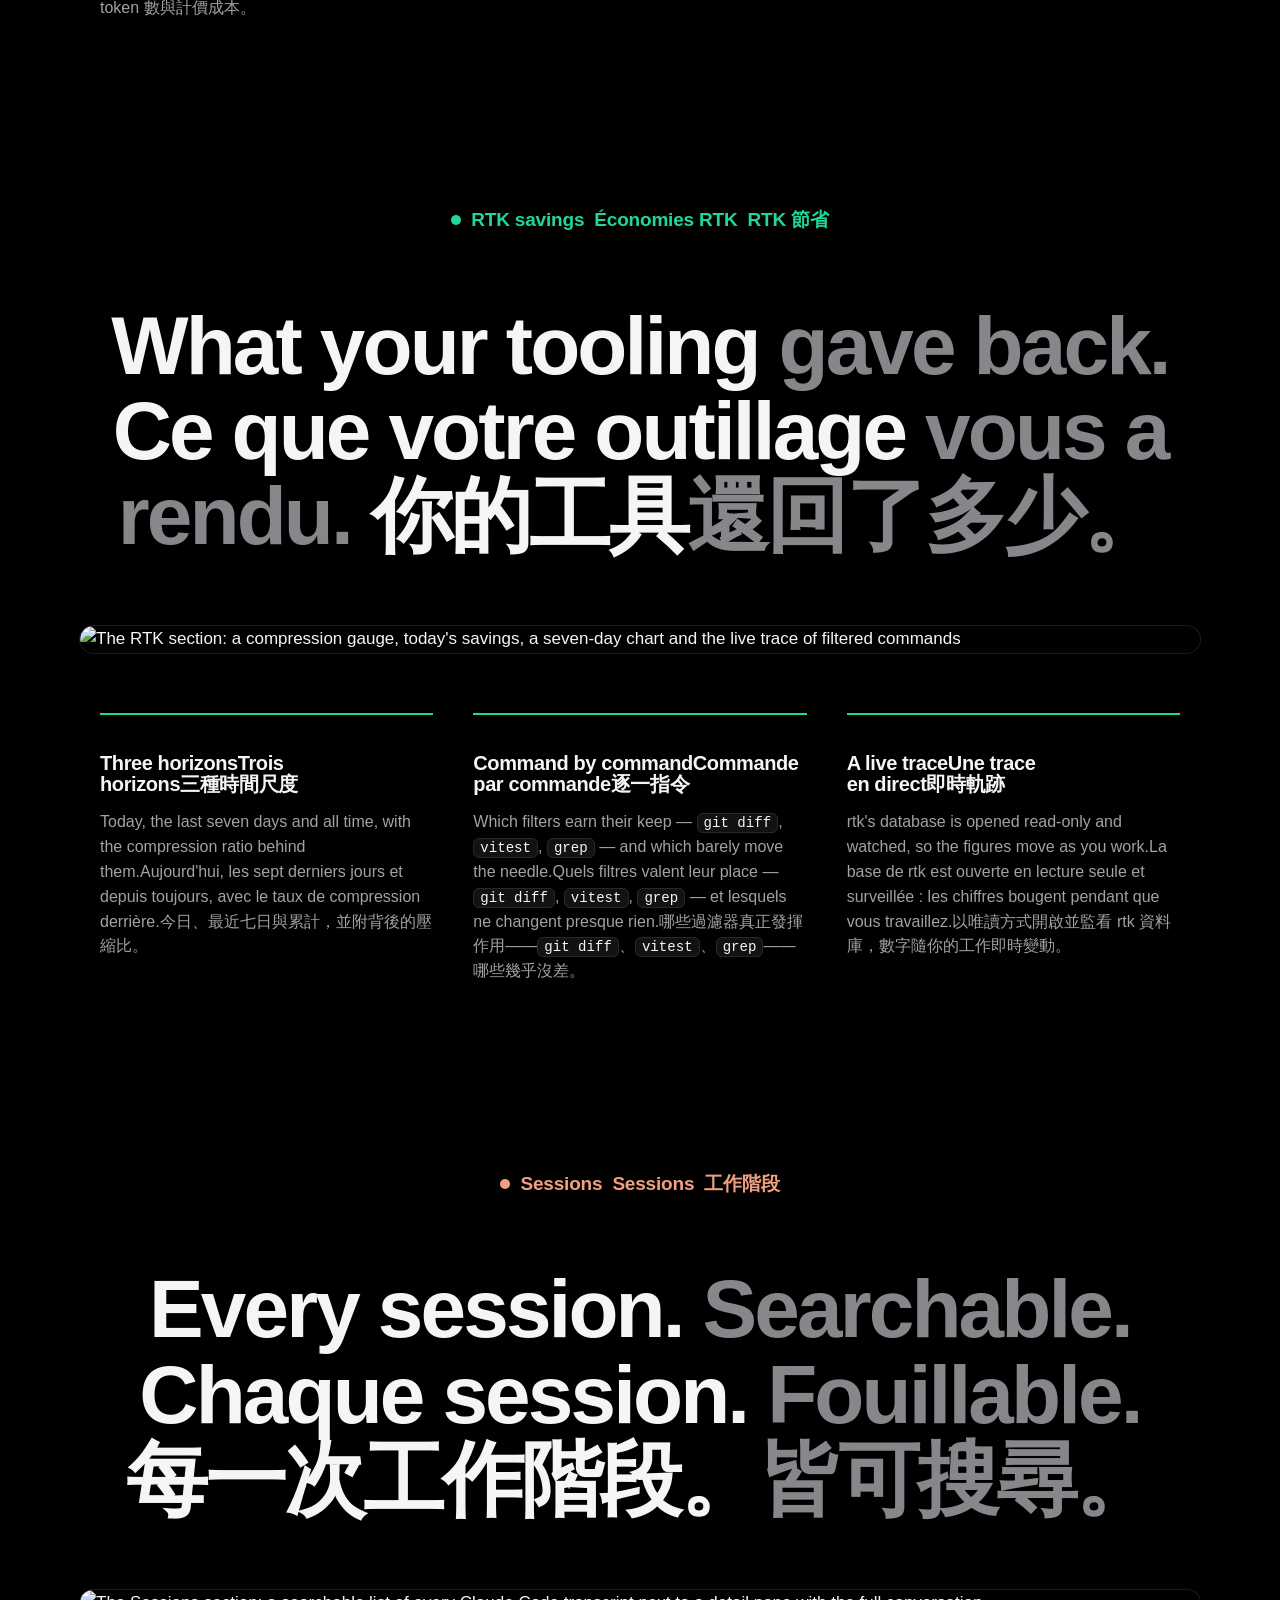
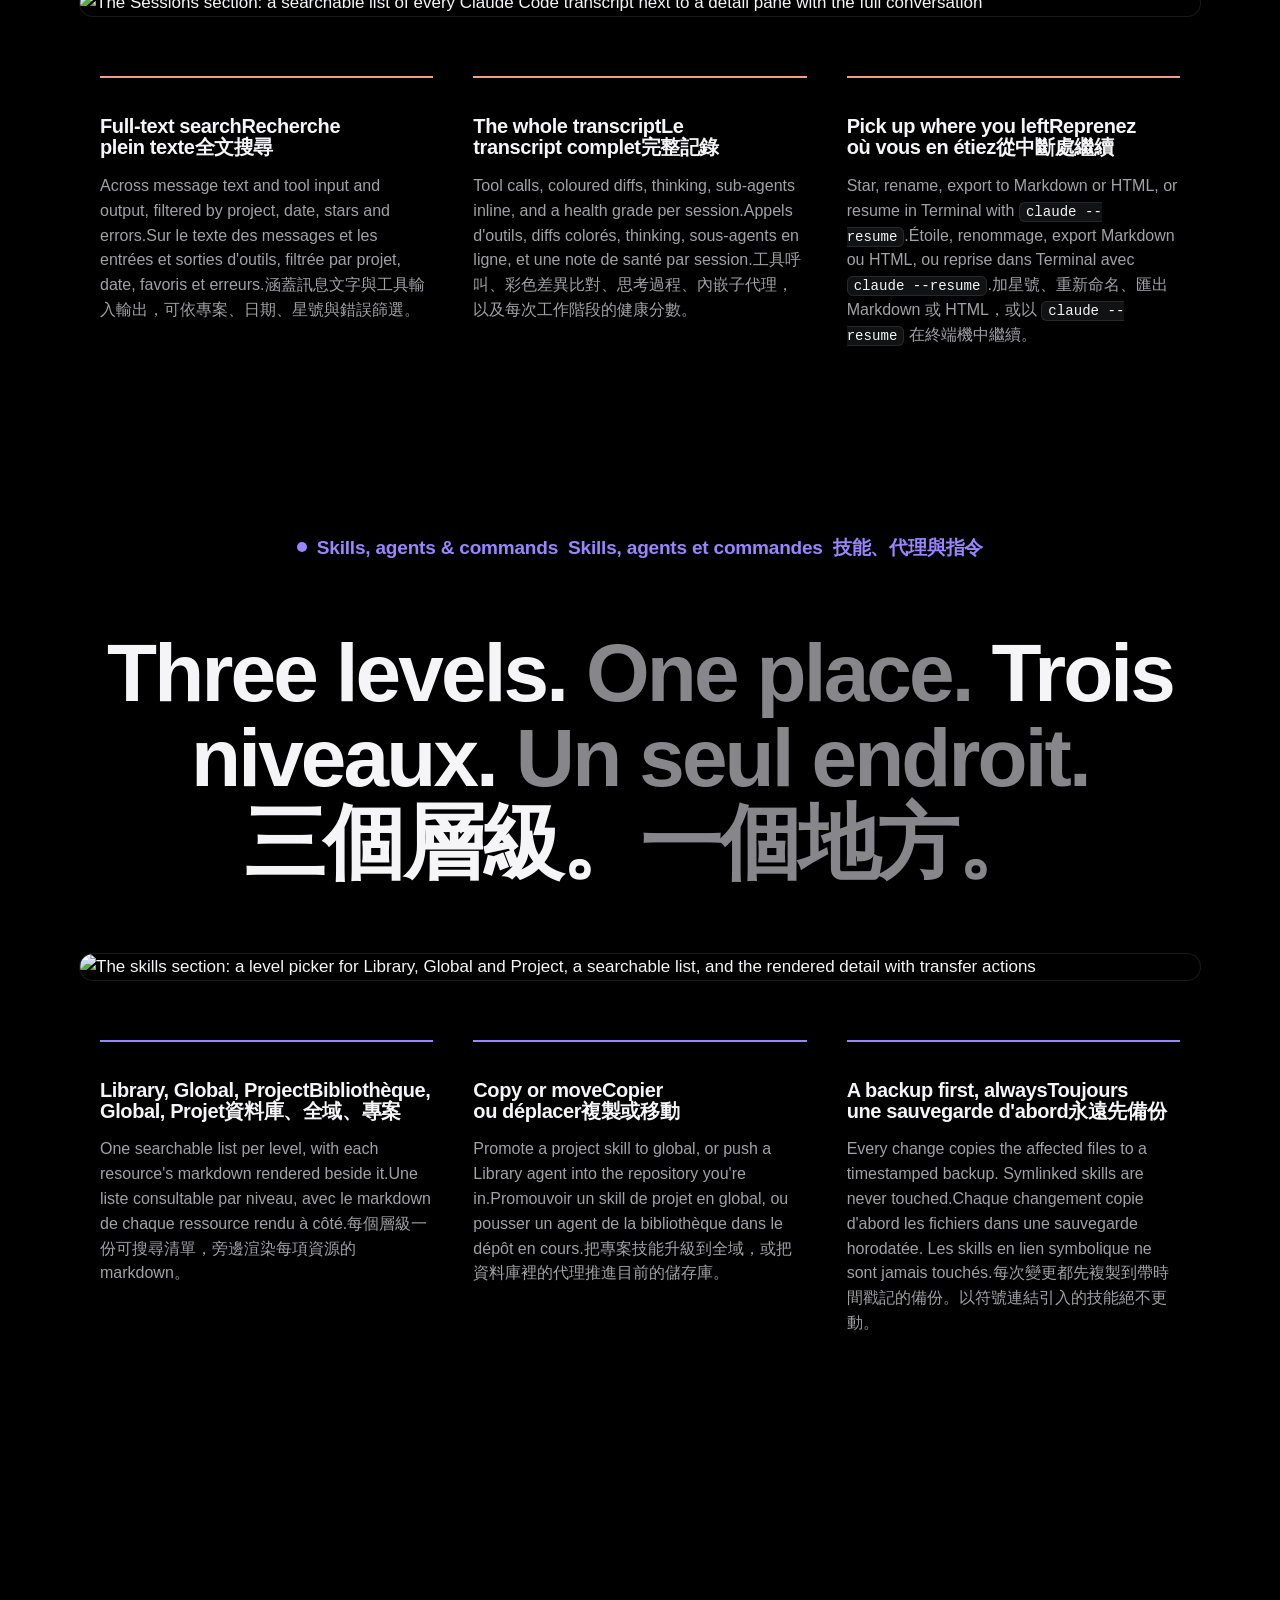
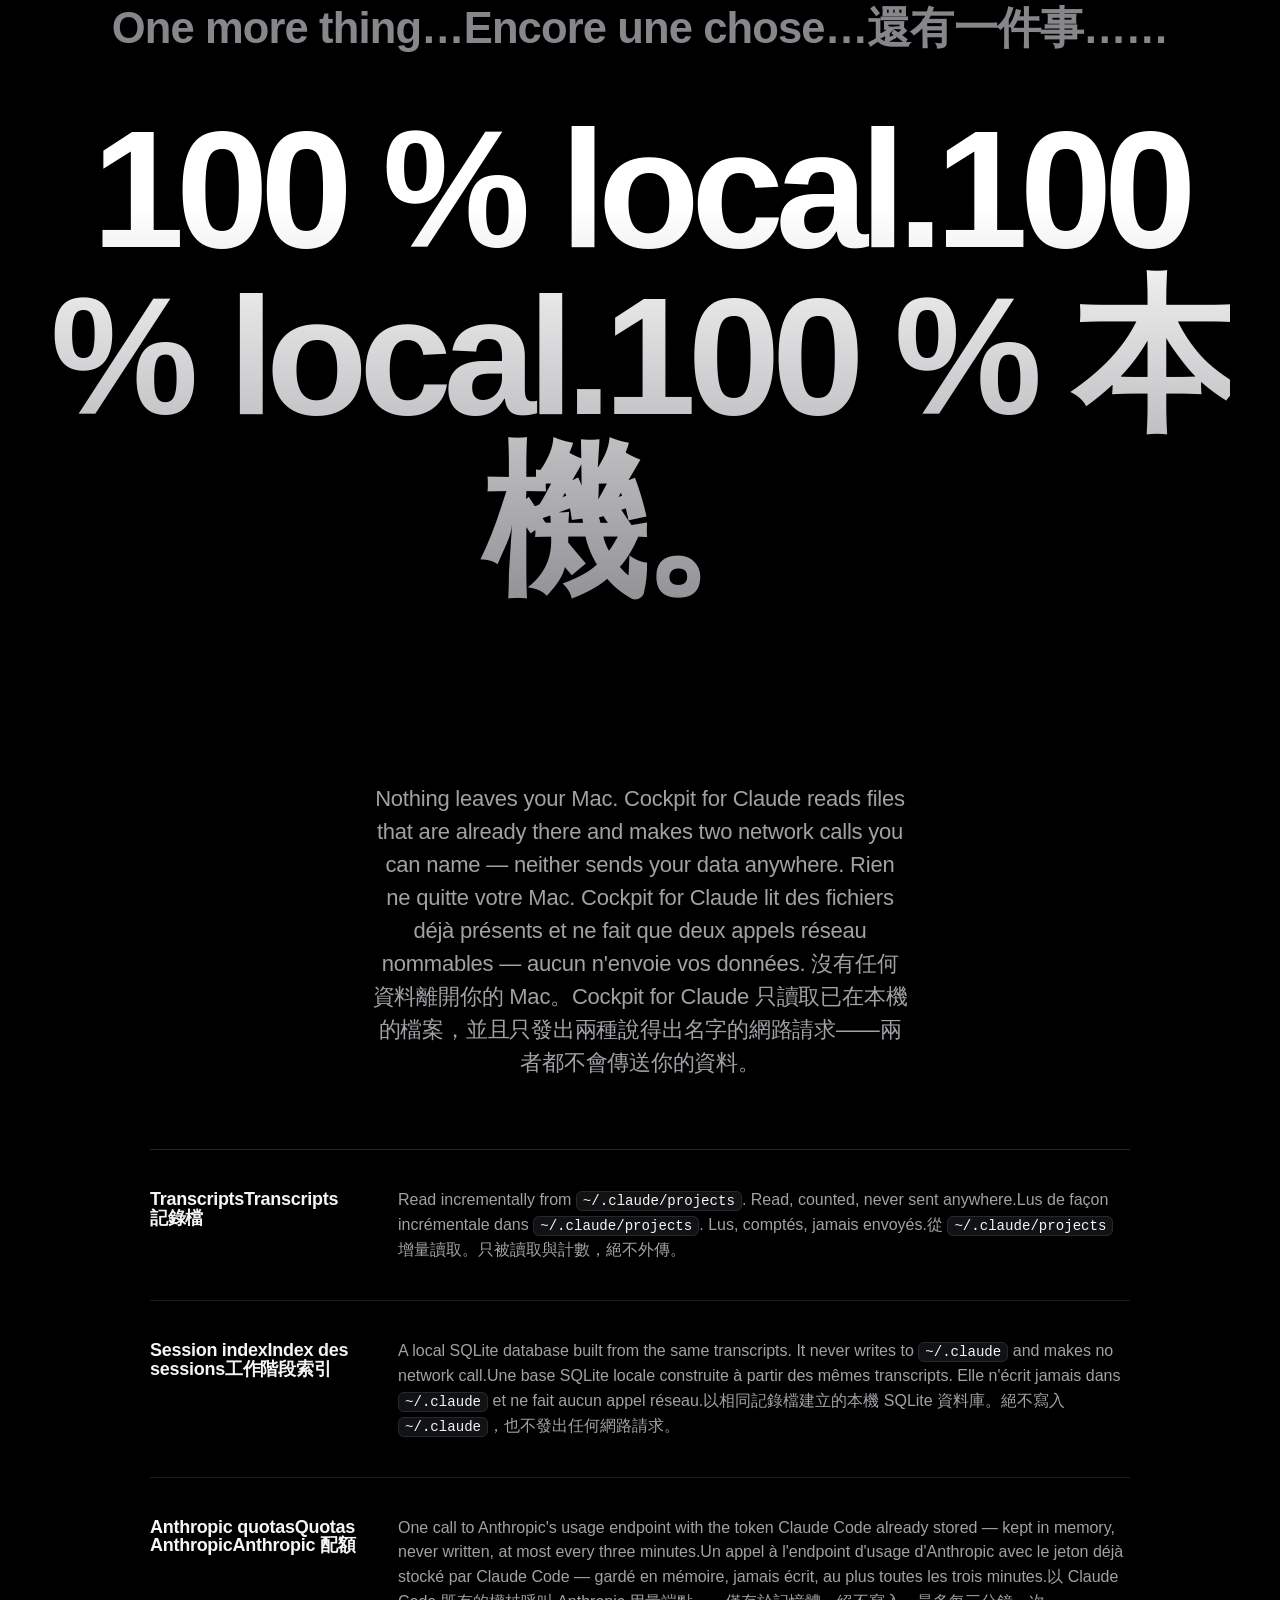
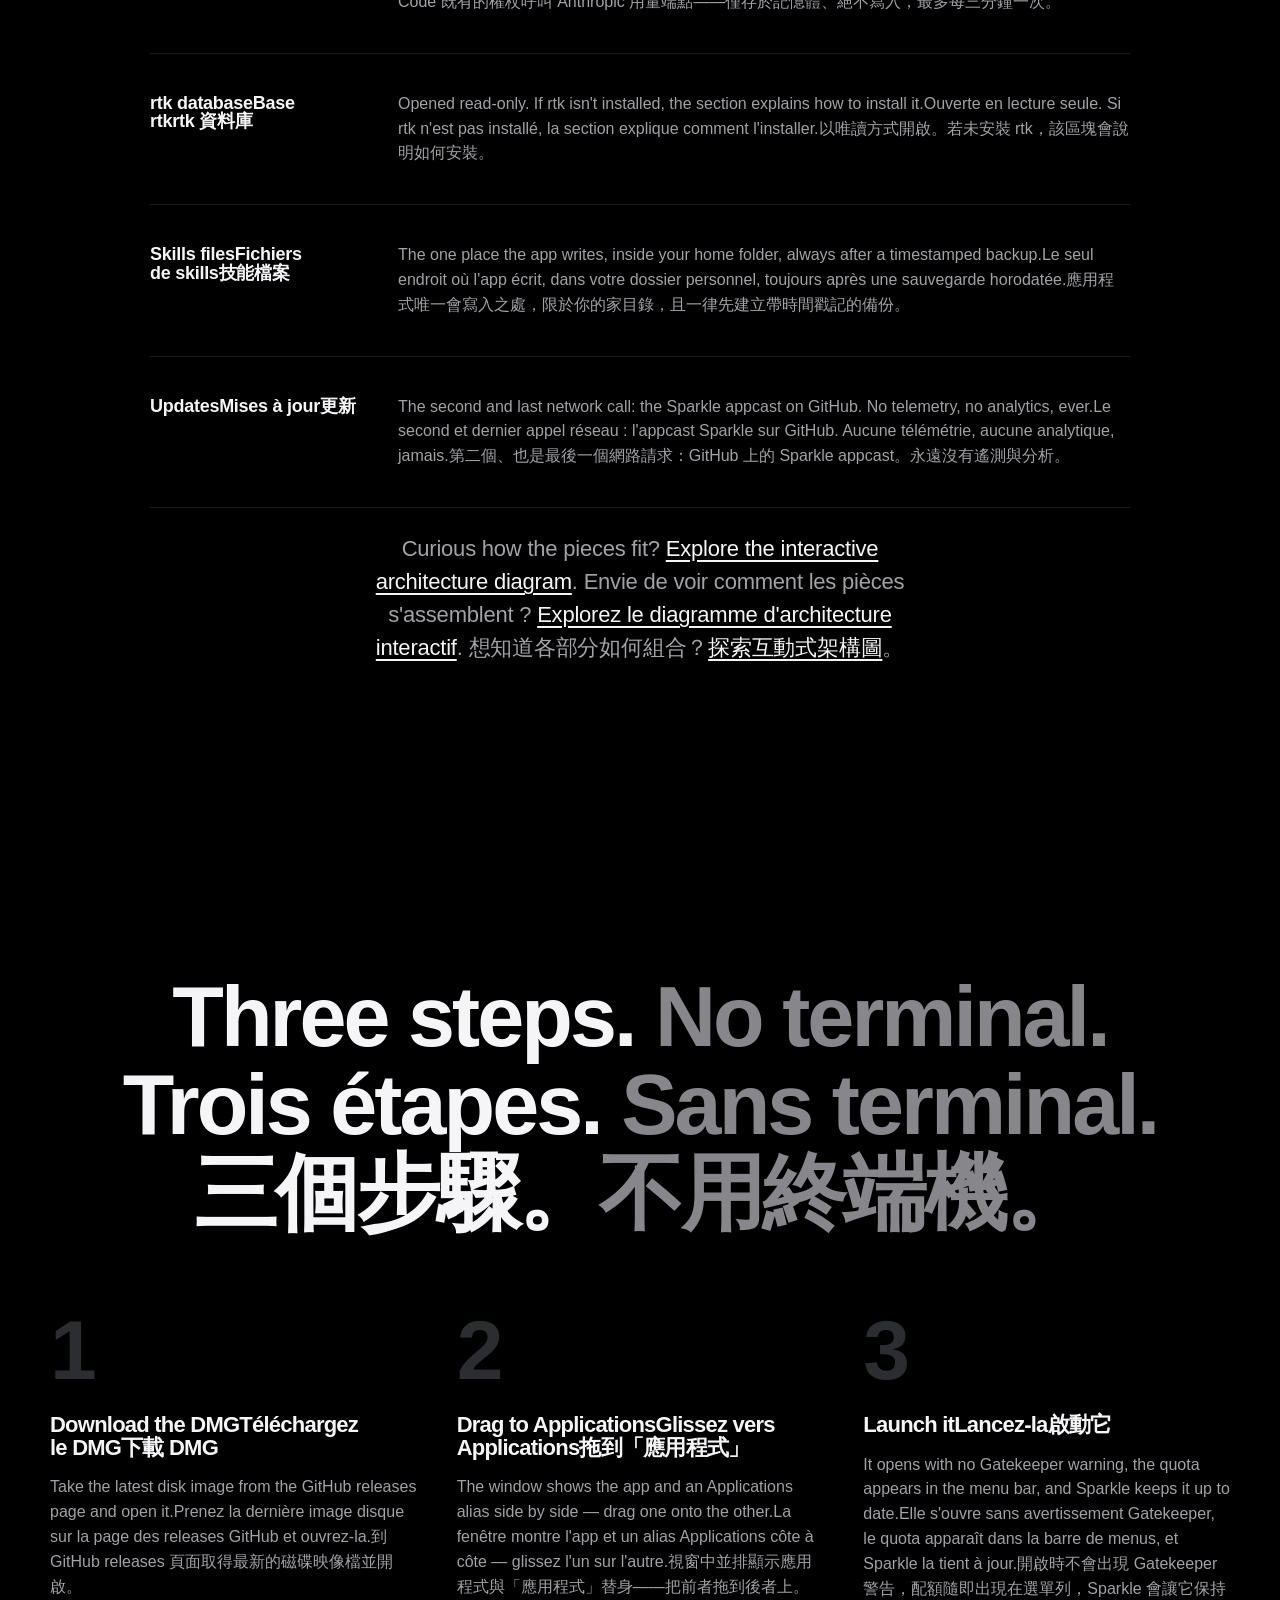
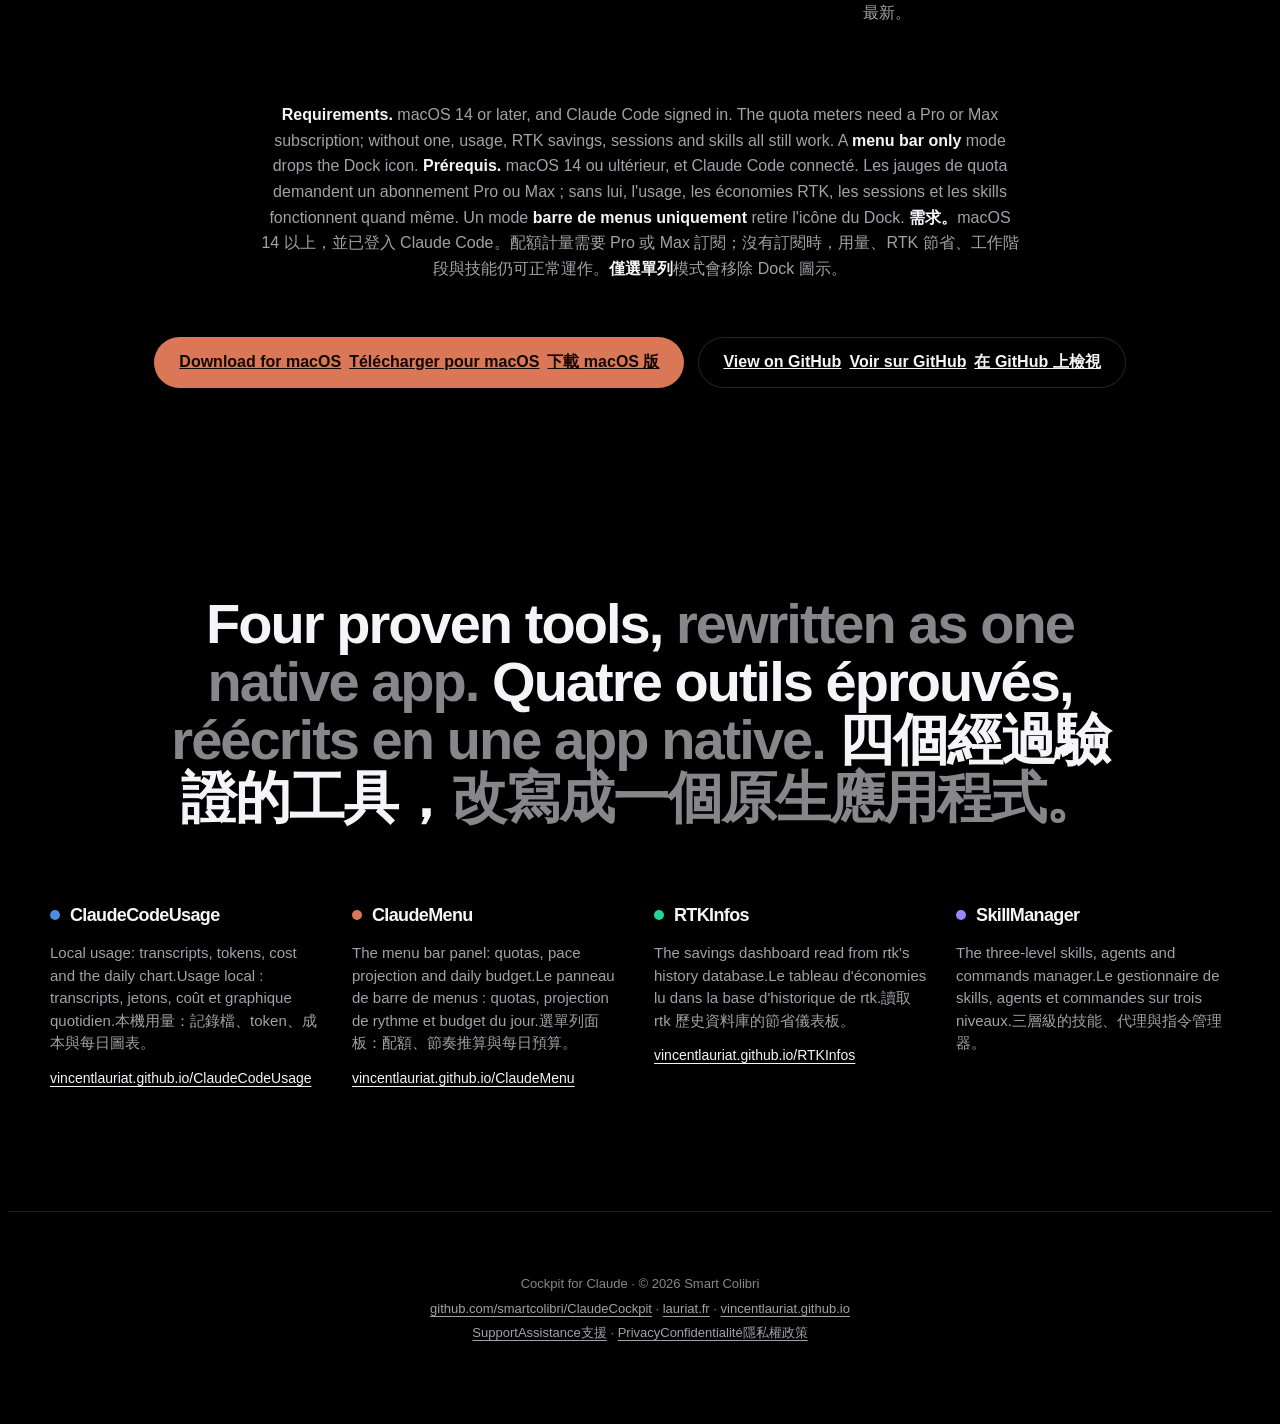
==== commit c3337234: "docs: add privacy policy and support pages for the App Store" ====
--- a/docs/index.html
+++ b/docs/index.html
@@ -506,7 +506,9 @@
   Cockpit for Claude · © 2026 Smart Colibri<br>
   <a href="https://github.com/smartcolibri/ClaudeCockpit">github.com/smartcolibri/ClaudeCockpit</a>
   · <a href="https://lauriat.fr">lauriat.fr</a>
-  · <a href="https://vincentlauriat.github.io">vincentlauriat.github.io</a>
+  · <a href="https://vincentlauriat.github.io">vincentlauriat.github.io</a><br>
+  <a href="support.html"><span class="en">Support</span><span class="fr">Assistance</span><span class="zh">支援</span></a>
+  · <a href="privacy.html"><span class="en">Privacy</span><span class="fr">Confidentialité</span><span class="zh">隱私權政策</span></a>
 </div></footer>
 
 <script>
